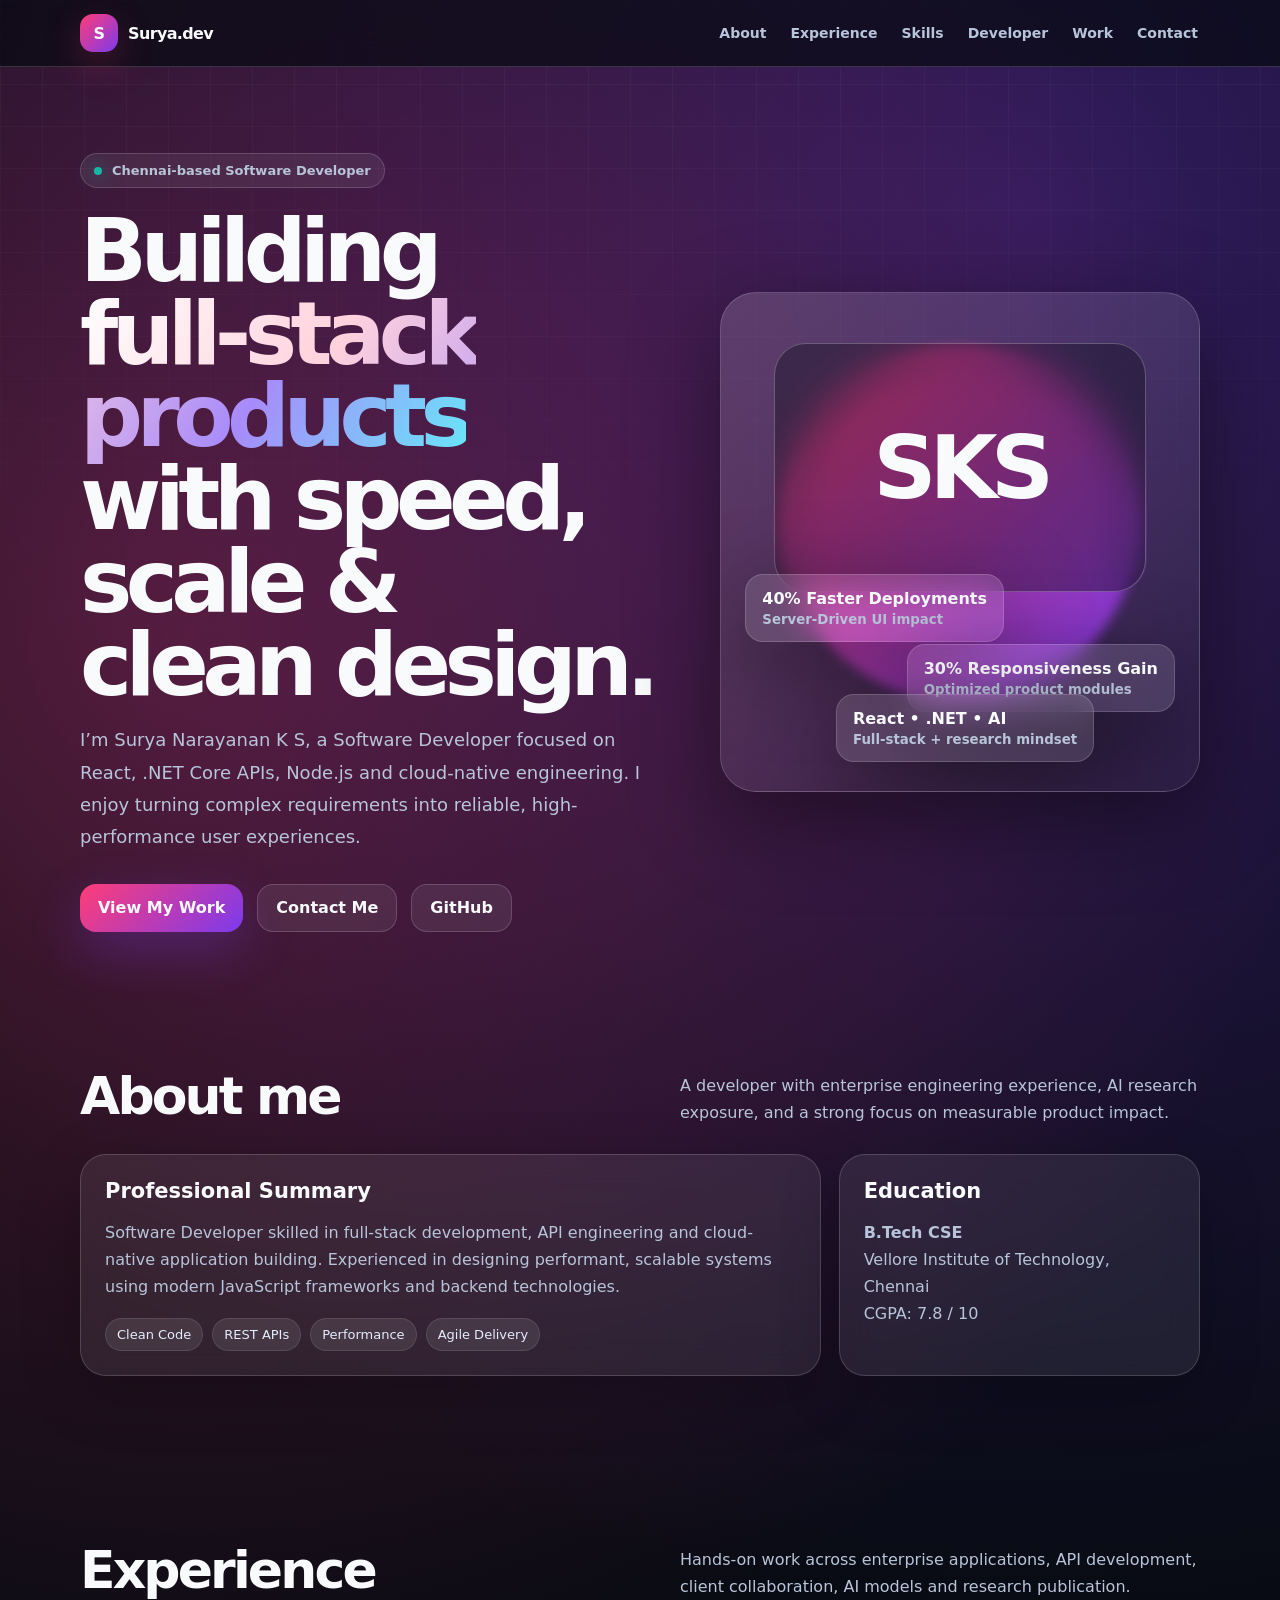
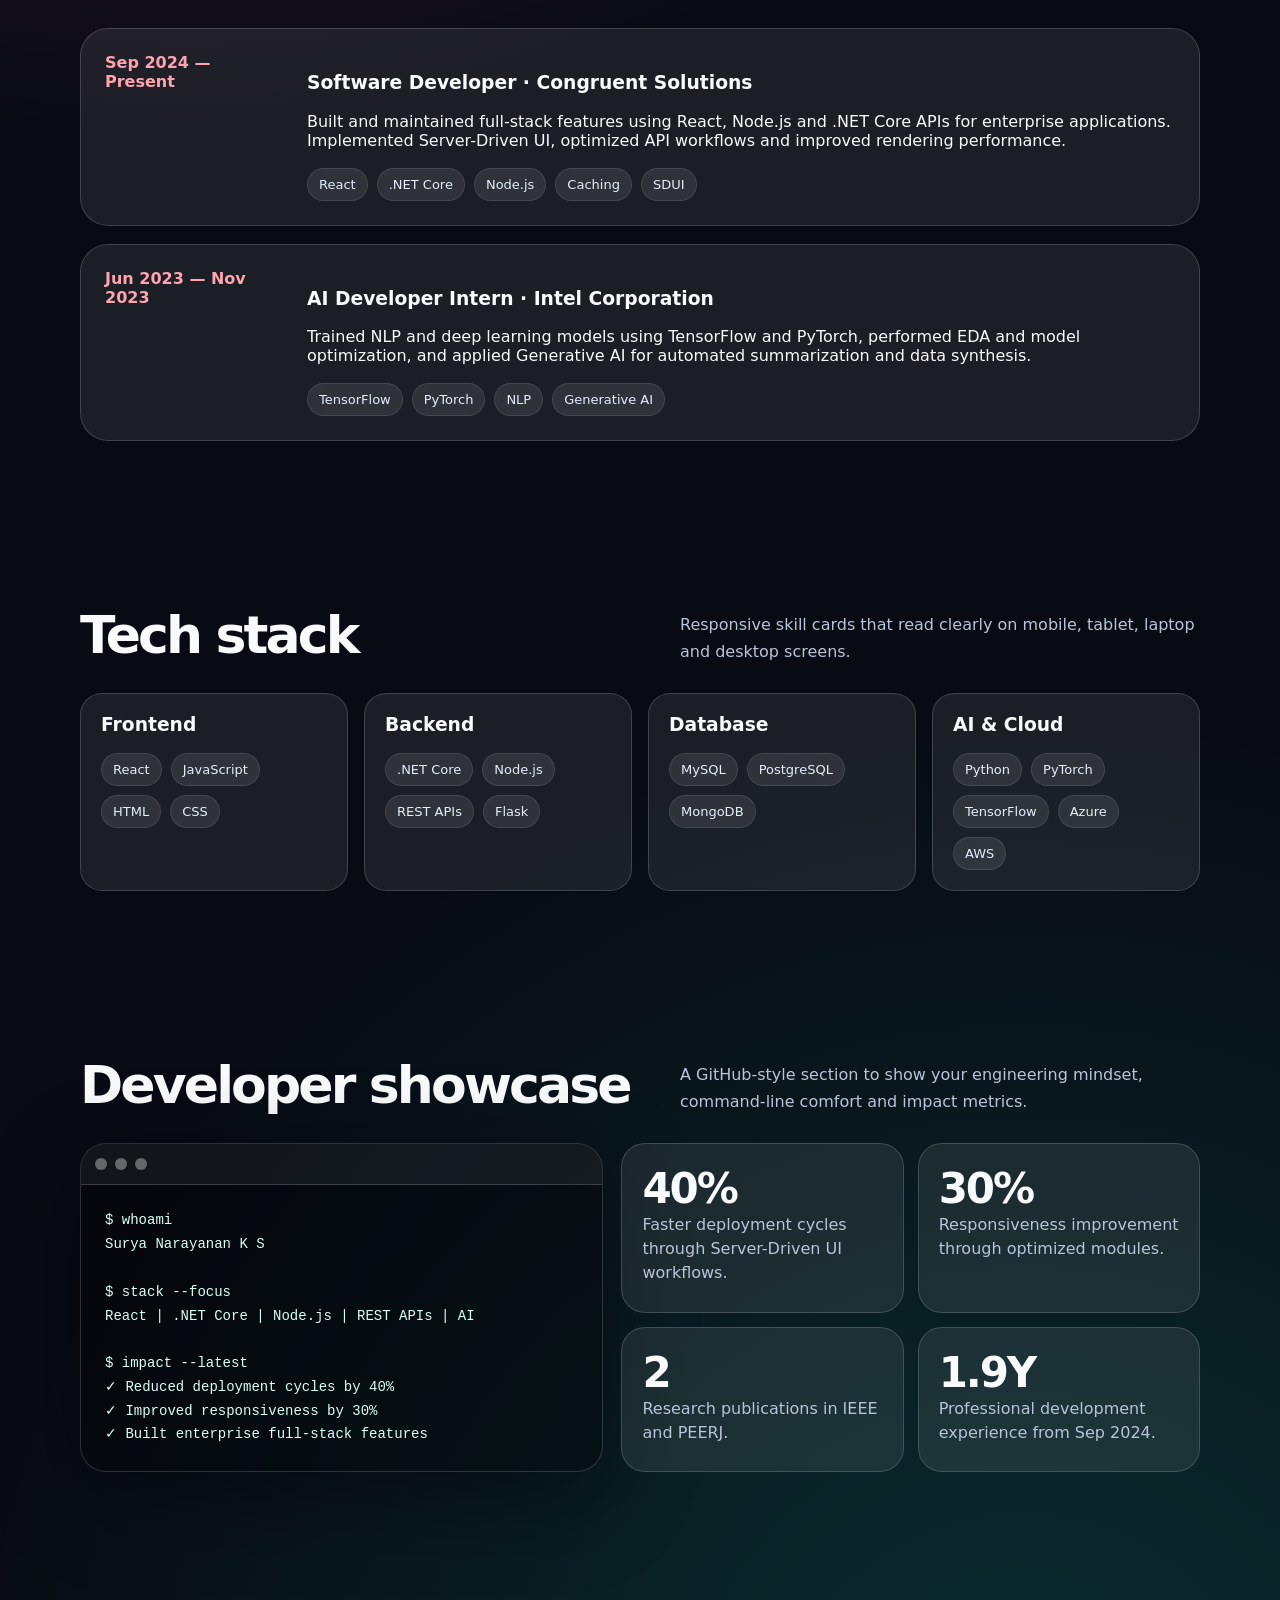
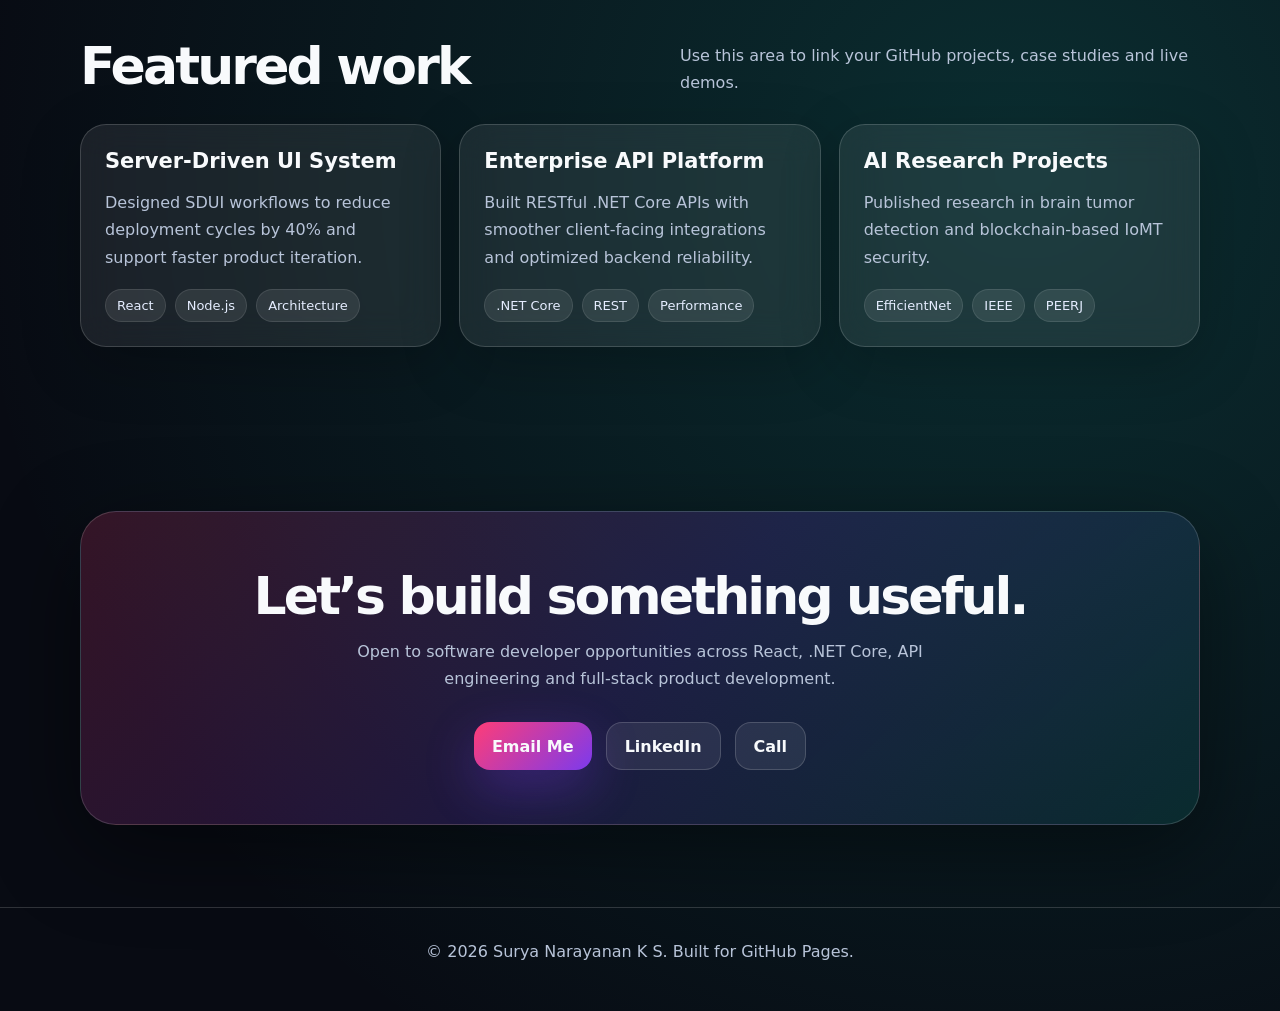
==== index.html @ 578ca64c "Add files via upload" ====
<!DOCTYPE html>
<html lang="en">
<head>
  <meta charset="UTF-8" />
  <meta name="viewport" content="width=device-width, initial-scale=1, viewport-fit=cover" />
  <title>Surya Narayanan K S | Developer Portfolio</title>
  <meta name="description" content="Responsive portfolio of Surya Narayanan K S, Software Developer specializing in React, .NET Core APIs, Node.js, cloud-native apps and AI/ML." />
  <style>
    :root {
      --bg: #080b13;
      --panel: rgba(255, 255, 255, 0.08);
      --panel-strong: rgba(255, 255, 255, 0.13);
      --text: #f8fafc;
      --muted: #b8c4d9;
      --brand: #ff3d77;
      --brand-2: #7c3aed;
      --brand-3: #14b8a6;
      --line: rgba(255,255,255,0.16);
      --shadow: 0 25px 90px rgba(0,0,0,.45);
      --radius-xl: clamp(22px, 4vw, 36px);
      --space: clamp(18px, 3vw, 32px);
    }

    * { box-sizing: border-box; }
    html { scroll-behavior: smooth; }
    body {
      margin: 0;
      font-family: Inter, system-ui, -apple-system, BlinkMacSystemFont, "Segoe UI", sans-serif;
      color: var(--text);
      background:
        radial-gradient(circle at 15% 15%, rgba(255, 61, 119, .28), transparent 30%),
        radial-gradient(circle at 80% 5%, rgba(124, 58, 237, .34), transparent 34%),
        radial-gradient(circle at 80% 80%, rgba(20, 184, 166, .20), transparent 30%),
        var(--bg);
      overflow-x: hidden;
    }

    body::before {
      content: "";
      position: fixed;
      inset: 0;
      background-image: linear-gradient(rgba(255,255,255,.035) 1px, transparent 1px), linear-gradient(90deg, rgba(255,255,255,.035) 1px, transparent 1px);
      background-size: 42px 42px;
      mask-image: linear-gradient(to bottom, black, transparent 75%);
      pointer-events: none;
      z-index: -1;
    }

    a { color: inherit; text-decoration: none; }
    img, svg { max-width: 100%; }
    .container { width: min(1120px, calc(100% - clamp(28px, 5vw, 64px))); margin: 0 auto; }

    .nav {
      position: sticky;
      top: 0;
      z-index: 10;
      backdrop-filter: blur(18px);
      background: rgba(8,11,19,.72);
      border-bottom: 1px solid var(--line);
    }
    .nav-inner { display: flex; align-items: center; justify-content: space-between; gap: 18px; padding: 14px 0; }
    .logo { display: flex; align-items: center; gap: 10px; font-weight: 900; letter-spacing: -.04em; white-space: nowrap; }
    .logo-mark { width: 38px; height: 38px; display: grid; place-items: center; border-radius: 13px; background: linear-gradient(135deg, var(--brand), var(--brand-2)); box-shadow: 0 12px 36px rgba(255,61,119,.25); }
    .nav-links { display: flex; gap: clamp(10px, 2vw, 20px); color: var(--muted); font-size: 14px; font-weight: 700; }
    .nav-links a { padding: 10px 2px; }
    .nav-links a:hover { color: white; }
    .menu-btn { display: none; border: 1px solid var(--line); background: var(--panel); color: var(--text); border-radius: 14px; padding: 10px 12px; font-weight: 900; }

    .hero { min-height: 86svh; display: grid; align-items: center; padding: clamp(48px, 8vw, 86px) 0 clamp(34px, 5vw, 52px); }
    .hero-grid { display: grid; grid-template-columns: minmax(0, 1.1fr) minmax(320px, .9fr); gap: clamp(28px, 5vw, 54px); align-items: center; }
    .eyebrow { display: inline-flex; gap: 10px; align-items: center; padding: 9px 13px; border: 1px solid var(--line); border-radius: 999px; background: rgba(255,255,255,.07); color: var(--muted); font-weight: 800; font-size: clamp(12px, 2vw, 13px); }
    .dot { width: 8px; height: 8px; border-radius: 50%; background: var(--brand-3); box-shadow: 0 0 20px var(--brand-3); flex: 0 0 auto; }
    h1 { margin: 22px 0 16px; font-size: clamp(40px, 8vw, 88px); line-height: .94; letter-spacing: -.075em; text-wrap: balance; }
    .gradient-text { background: linear-gradient(120deg, #fff, #ffd1dd 35%, #a78bfa 70%, #67e8f9); -webkit-background-clip: text; background-clip: text; color: transparent; }
    .hero p { color: var(--muted); font-size: clamp(16px, 2vw, 18px); line-height: 1.8; max-width: 650px; }
    .cta-row { display: flex; flex-wrap: wrap; gap: 14px; margin-top: 30px; }
    .btn { display: inline-flex; align-items: center; justify-content: center; min-height: 48px; padding: 13px 18px; border-radius: 16px; font-weight: 900; border: 1px solid var(--line); background: rgba(255,255,255,.08); transition: .25s ease; }
    .btn.primary { background: linear-gradient(135deg, var(--brand), var(--brand-2)); border: none; box-shadow: 0 18px 50px rgba(124,58,237,.32); }
    .btn:hover { transform: translateY(-3px); }

    .orb-card { position: relative; min-height: clamp(360px, 45vw, 500px); border: 1px solid var(--line); border-radius: var(--radius-xl); background: linear-gradient(145deg, rgba(255,255,255,.15), rgba(255,255,255,.04)); box-shadow: var(--shadow); overflow: hidden; }
    .orb-card::before { content: ""; position: absolute; width: min(360px, 74%); aspect-ratio: 1; border-radius: 50%; background: linear-gradient(135deg, var(--brand), var(--brand-2)); filter: blur(6px); top: 11%; left: 50%; transform: translateX(-50%); opacity: .9; }
    .profile-ring { position: absolute; inset: 10% 11% auto; height: 50%; border-radius: 32px; border: 1px solid rgba(255,255,255,.25); background: rgba(8,11,19,.35); backdrop-filter: blur(20px); display: grid; place-items: center; }
    .initials { font-size: clamp(56px, 9vw, 88px); font-weight: 900; letter-spacing: -.08em; }
    .floating { position: absolute; max-width: calc(100% - 48px); padding: 14px 16px; border-radius: 18px; background: rgba(255,255,255,.12); border: 1px solid var(--line); backdrop-filter: blur(16px); box-shadow: var(--shadow); font-weight: 900; }
    .floating small { display: block; color: var(--muted); font-weight: 650; margin-top: 4px; }
    .f1 { left: 24px; bottom: 30%; }
    .f2 { right: 24px; bottom: 16%; }
    .f3 { left: 24%; bottom: 6%; }

    section { padding: clamp(54px, 8vw, 82px) 0; }
    .section-title { display: flex; align-items: end; justify-content: space-between; gap: 20px; margin-bottom: 28px; }
    h2 { margin: 0; font-size: clamp(30px, 5vw, 52px); letter-spacing: -.055em; text-wrap: balance; }
    .section-title p { max-width: 520px; color: var(--muted); line-height: 1.7; margin: 0; }

    .cards { display: grid; grid-template-columns: repeat(3, minmax(0, 1fr)); gap: 18px; }
    .card { border: 1px solid var(--line); background: var(--panel); border-radius: 26px; padding: clamp(20px, 3vw, 24px); backdrop-filter: blur(18px); box-shadow: 0 18px 60px rgba(0,0,0,.22); min-width: 0; }
    .card h3 { margin: 0 0 10px; font-size: clamp(19px, 2vw, 21px); }
    .card p, .card li { color: var(--muted); line-height: 1.7; }
    .card ul { padding-left: 18px; margin-bottom: 0; }
    .tag-row { display: flex; flex-wrap: wrap; gap: 9px; margin-top: 18px; }
    .tag { padding: 8px 11px; border-radius: 999px; background: rgba(255,255,255,.09); color: #e5edff; font-size: 13px; border: 1px solid rgba(255,255,255,.10); }
    .wide { grid-column: span 2; }

    .timeline { display: grid; gap: 18px; }
    .timeline-item { display: grid; grid-template-columns: minmax(130px, 180px) minmax(0, 1fr); gap: 22px; padding: clamp(20px, 3vw, 24px); border-radius: 28px; background: var(--panel); border: 1px solid var(--line); }
    .date { color: #fda4af; font-weight: 900; }

    .skills { display: grid; grid-template-columns: repeat(4, minmax(0, 1fr)); gap: 16px; }
    .skill-box { padding: 20px; border-radius: 22px; background: rgba(255,255,255,.08); border: 1px solid var(--line); min-height: 120px; }
    .skill-box h3 { margin: 0 0 14px; }

    .dev-panel { display: grid; grid-template-columns: minmax(0, .95fr) minmax(0, 1.05fr); gap: 18px; align-items: stretch; }
    .terminal { border: 1px solid var(--line); border-radius: 26px; overflow: hidden; background: rgba(0,0,0,.36); box-shadow: var(--shadow); }
    .terminal-bar { display: flex; gap: 8px; padding: 14px; border-bottom: 1px solid var(--line); background: rgba(255,255,255,.06); }
    .light { width: 12px; height: 12px; border-radius: 50%; background: rgba(255,255,255,.35); }
    .terminal pre { margin: 0; padding: clamp(18px, 3vw, 24px); overflow-x: auto; color: #d9fff7; line-height: 1.7; font-size: clamp(12px, 2vw, 14px); }
    .metric-grid { display: grid; grid-template-columns: repeat(2, minmax(0, 1fr)); gap: 14px; }
    .metric { padding: 20px; border-radius: 24px; border: 1px solid var(--line); background: var(--panel); }
    .metric strong { display: block; font-size: clamp(28px, 5vw, 42px); letter-spacing: -.05em; }
    .metric span { color: var(--muted); line-height: 1.5; }

    .contact { text-align: center; border: 1px solid var(--line); border-radius: var(--radius-xl); padding: clamp(36px, 6vw, 54px) 24px; background: linear-gradient(135deg, rgba(255,61,119,.18), rgba(124,58,237,.18), rgba(20,184,166,.12)); box-shadow: var(--shadow); }
    .contact p { color: var(--muted); line-height: 1.7; max-width: 660px; margin: 12px auto 26px; }
    footer { padding: 34px 0 50px; color: var(--muted); text-align: center; border-top: 1px solid var(--line); }

    @media (max-width: 1024px) {
      .hero-grid { grid-template-columns: 1fr; }
      .orb-card { max-width: 620px; width: 100%; margin: 0 auto; }
      .cards { grid-template-columns: repeat(2, minmax(0, 1fr)); }
      .skills { grid-template-columns: repeat(2, minmax(0, 1fr)); }
      .dev-panel { grid-template-columns: 1fr; }
    }

    @media (max-width: 760px) {
      .container { width: min(100% - 28px, 1120px); }
      .menu-btn { display: inline-flex; }
      .nav-inner { flex-wrap: wrap; }
      .nav-links { display: none; width: 100%; grid-template-columns: repeat(2, 1fr); gap: 8px; padding: 4px 0 8px; }
      .nav-links.open { display: grid; }
      .nav-links a { padding: 12px 14px; border: 1px solid var(--line); border-radius: 14px; background: rgba(255,255,255,.06); }
      .hero { min-height: auto; padding-top: 44px; }
      .cards, .skills, .metric-grid { grid-template-columns: 1fr; }
      .wide { grid-column: span 1; }
      .timeline-item { grid-template-columns: 1fr; }
      .section-title { display: block; }
      .section-title p { margin-top: 12px; }
      .cta-row .btn { flex: 1 1 150px; }
      .floating { font-size: 14px; }
    }

    @media (max-width: 460px) {
      .container { width: min(100% - 22px, 1120px); }
      h1 { font-size: clamp(36px, 13vw, 52px); }
      .eyebrow { width: 100%; justify-content: center; }
      .orb-card { min-height: 390px; }
      .profile-ring { inset-inline: 22px; height: 46%; }
      .f1 { left: 14px; bottom: 31%; }
      .f2 { right: 14px; bottom: 16%; }
      .f3 { left: 14px; bottom: 4%; }
      .btn { width: 100%; }
      .nav-links { grid-template-columns: 1fr; }
    }
  </style>
</head>
<body>
  <nav class="nav">
    <div class="container nav-inner">
      <a class="logo" href="#home"><span class="logo-mark">S</span> Surya.dev</a>
      <button class="menu-btn" id="menuBtn" aria-label="Toggle navigation">Menu</button>
      <div class="nav-links" id="navLinks">
        <a href="#about">About</a>
        <a href="#experience">Experience</a>
        <a href="#skills">Skills</a>
        <a href="#developer">Developer</a>
        <a href="#work">Work</a>
        <a href="#contact">Contact</a>
      </div>
    </div>
  </nav>

  <main id="home" class="hero">
    <div class="container hero-grid">
      <div>
        <span class="eyebrow"><span class="dot"></span> Chennai-based Software Developer</span>
        <h1>Building <span class="gradient-text">full-stack products</span> with speed, scale & clean design.</h1>
        <p>I’m Surya Narayanan K S, a Software Developer focused on React, .NET Core APIs, Node.js and cloud-native engineering. I enjoy turning complex requirements into reliable, high-performance user experiences.</p>
        <div class="cta-row">
          <a class="btn primary" href="#work">View My Work</a>
          <a class="btn" href="mailto:k.s.suryaa2002@gmail.com">Contact Me</a>
          <a class="btn" href="https://github.com/Surya152002" target="_blank" rel="noreferrer">GitHub</a>
        </div>
      </div>
      <div class="orb-card" aria-label="Profile highlight card">
        <div class="profile-ring"><div class="initials">SKS</div></div>
        <div class="floating f1">40% Faster Deployments<small>Server-Driven UI impact</small></div>
        <div class="floating f2">30% Responsiveness Gain<small>Optimized product modules</small></div>
        <div class="floating f3">React • .NET • AI<small>Full-stack + research mindset</small></div>
      </div>
    </div>
  </main>

  <section id="about">
    <div class="container">
      <div class="section-title">
        <h2>About me</h2>
        <p>A developer with enterprise engineering experience, AI research exposure, and a strong focus on measurable product impact.</p>
      </div>
      <div class="cards">
        <div class="card wide">
          <h3>Professional Summary</h3>
          <p>Software Developer skilled in full-stack development, API engineering and cloud-native application building. Experienced in designing performant, scalable systems using modern JavaScript frameworks and backend technologies.</p>
          <div class="tag-row"><span class="tag">Clean Code</span><span class="tag">REST APIs</span><span class="tag">Performance</span><span class="tag">Agile Delivery</span></div>
        </div>
        <div class="card">
          <h3>Education</h3>
          <p><strong>B.Tech CSE</strong><br>Vellore Institute of Technology, Chennai<br>CGPA: 7.8 / 10</p>
        </div>
      </div>
    </div>
  </section>

  <section id="experience">
    <div class="container">
      <div class="section-title">
        <h2>Experience</h2>
        <p>Hands-on work across enterprise applications, API development, client collaboration, AI models and research publication.</p>
      </div>
      <div class="timeline">
        <div class="timeline-item">
          <div class="date">Sep 2024 — Present</div>
          <div>
            <h3>Software Developer · Congruent Solutions</h3>
            <p>Built and maintained full-stack features using React, Node.js and .NET Core APIs for enterprise applications. Implemented Server-Driven UI, optimized API workflows and improved rendering performance.</p>
            <div class="tag-row"><span class="tag">React</span><span class="tag">.NET Core</span><span class="tag">Node.js</span><span class="tag">Caching</span><span class="tag">SDUI</span></div>
          </div>
        </div>
        <div class="timeline-item">
          <div class="date">Jun 2023 — Nov 2023</div>
          <div>
            <h3>AI Developer Intern · Intel Corporation</h3>
            <p>Trained NLP and deep learning models using TensorFlow and PyTorch, performed EDA and model optimization, and applied Generative AI for automated summarization and data synthesis.</p>
            <div class="tag-row"><span class="tag">TensorFlow</span><span class="tag">PyTorch</span><span class="tag">NLP</span><span class="tag">Generative AI</span></div>
          </div>
        </div>
      </div>
    </div>
  </section>

  <section id="skills">
    <div class="container">
      <div class="section-title">
        <h2>Tech stack</h2>
        <p>Responsive skill cards that read clearly on mobile, tablet, laptop and desktop screens.</p>
      </div>
      <div class="skills">
        <div class="skill-box"><h3>Frontend</h3><div class="tag-row"><span class="tag">React</span><span class="tag">JavaScript</span><span class="tag">HTML</span><span class="tag">CSS</span></div></div>
        <div class="skill-box"><h3>Backend</h3><div class="tag-row"><span class="tag">.NET Core</span><span class="tag">Node.js</span><span class="tag">REST APIs</span><span class="tag">Flask</span></div></div>
        <div class="skill-box"><h3>Database</h3><div class="tag-row"><span class="tag">MySQL</span><span class="tag">PostgreSQL</span><span class="tag">MongoDB</span></div></div>
        <div class="skill-box"><h3>AI & Cloud</h3><div class="tag-row"><span class="tag">Python</span><span class="tag">PyTorch</span><span class="tag">TensorFlow</span><span class="tag">Azure</span><span class="tag">AWS</span></div></div>
      </div>
    </div>
  </section>

  <section id="developer">
    <div class="container">
      <div class="section-title">
        <h2>Developer showcase</h2>
        <p>A GitHub-style section to show your engineering mindset, command-line comfort and impact metrics.</p>
      </div>
      <div class="dev-panel">
        <div class="terminal">
          <div class="terminal-bar"><span class="light"></span><span class="light"></span><span class="light"></span></div>
          <pre><code>$ whoami
Surya Narayanan K S

$ stack --focus
React | .NET Core | Node.js | REST APIs | AI

$ impact --latest
✓ Reduced deployment cycles by 40%
✓ Improved responsiveness by 30%
✓ Built enterprise full-stack features</code></pre>
        </div>
        <div class="metric-grid">
          <div class="metric"><strong>40%</strong><span>Faster deployment cycles through Server-Driven UI workflows.</span></div>
          <div class="metric"><strong>30%</strong><span>Responsiveness improvement through optimized modules.</span></div>
          <div class="metric"><strong>2</strong><span>Research publications in IEEE and PEERJ.</span></div>
          <div class="metric"><strong>1.9Y</strong><span>Professional development experience from Sep 2024.</span></div>
        </div>
      </div>
    </div>
  </section>

  <section id="work">
    <div class="container">
      <div class="section-title">
        <h2>Featured work</h2>
        <p>Use this area to link your GitHub projects, case studies and live demos.</p>
      </div>
      <div class="cards">
        <div class="card">
          <h3>Server-Driven UI System</h3>
          <p>Designed SDUI workflows to reduce deployment cycles by 40% and support faster product iteration.</p>
          <div class="tag-row"><span class="tag">React</span><span class="tag">Node.js</span><span class="tag">Architecture</span></div>
        </div>
        <div class="card">
          <h3>Enterprise API Platform</h3>
          <p>Built RESTful .NET Core APIs with smoother client-facing integrations and optimized backend reliability.</p>
          <div class="tag-row"><span class="tag">.NET Core</span><span class="tag">REST</span><span class="tag">Performance</span></div>
        </div>
        <div class="card">
          <h3>AI Research Projects</h3>
          <p>Published research in brain tumor detection and blockchain-based IoMT security.</p>
          <div class="tag-row"><span class="tag">EfficientNet</span><span class="tag">IEEE</span><span class="tag">PEERJ</span></div>
        </div>
      </div>
    </div>
  </section>

  <section id="contact">
    <div class="container">
      <div class="contact">
        <h2>Let’s build something useful.</h2>
        <p>Open to software developer opportunities across React, .NET Core, API engineering and full-stack product development.</p>
        <div class="cta-row" style="justify-content:center">
          <a class="btn primary" href="mailto:k.s.suryaa2002@gmail.com">Email Me</a>
          <a class="btn" href="https://linkedin.com/in/surya-narayanan-kodavasal-swaminathan-b177851ba" target="_blank" rel="noreferrer">LinkedIn</a>
          <a class="btn" href="tel:+916385930403">Call</a>
        </div>
      </div>
    </div>
  </section>

  <footer>
    <div class="container">© <span id="year"></span> Surya Narayanan K S. Built for GitHub Pages.</div>
  </footer>

  <script>
    document.getElementById('year').textContent = new Date().getFullYear();
    const menuBtn = document.getElementById('menuBtn');
    const navLinks = document.getElementById('navLinks');
    menuBtn.addEventListener('click', () => navLinks.classList.toggle('open'));
    navLinks.querySelectorAll('a').forEach(link => link.addEventListener('click', () => navLinks.classList.remove('open')));
  </script>
</body>
</html>
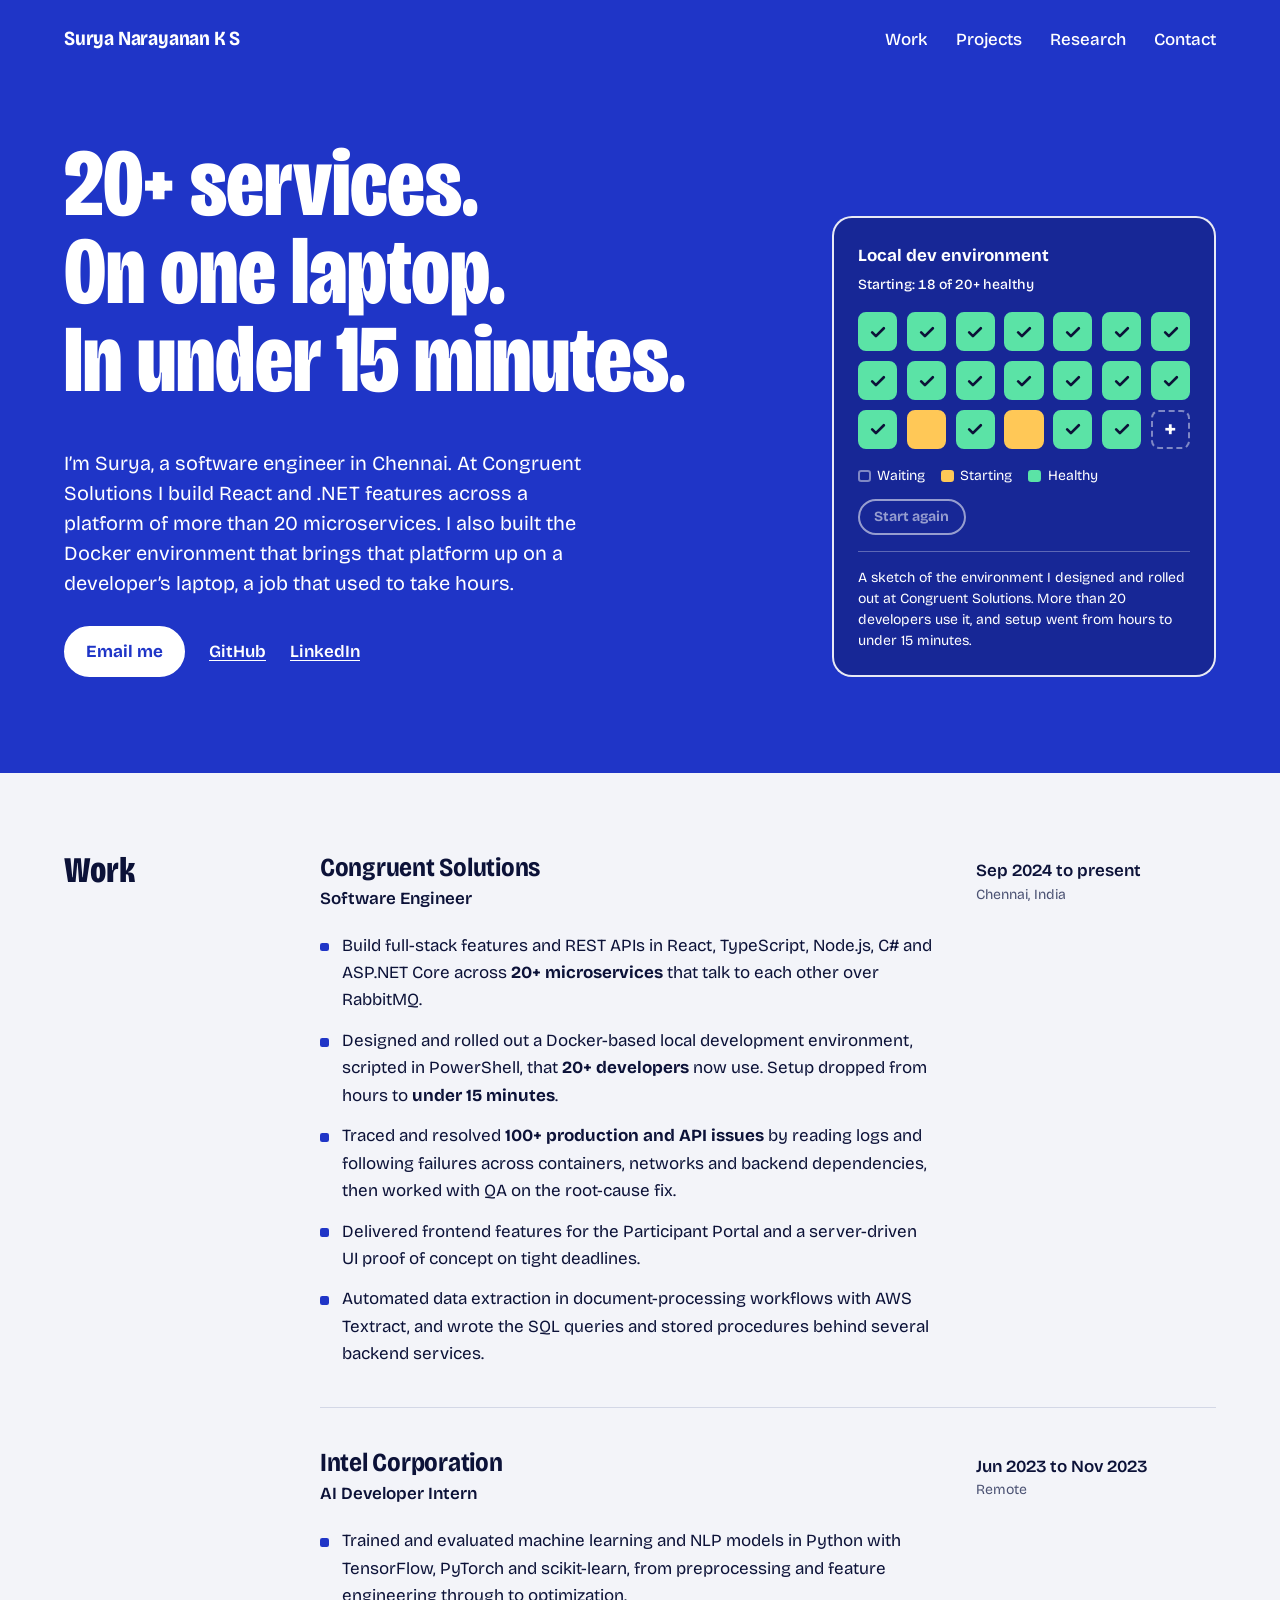
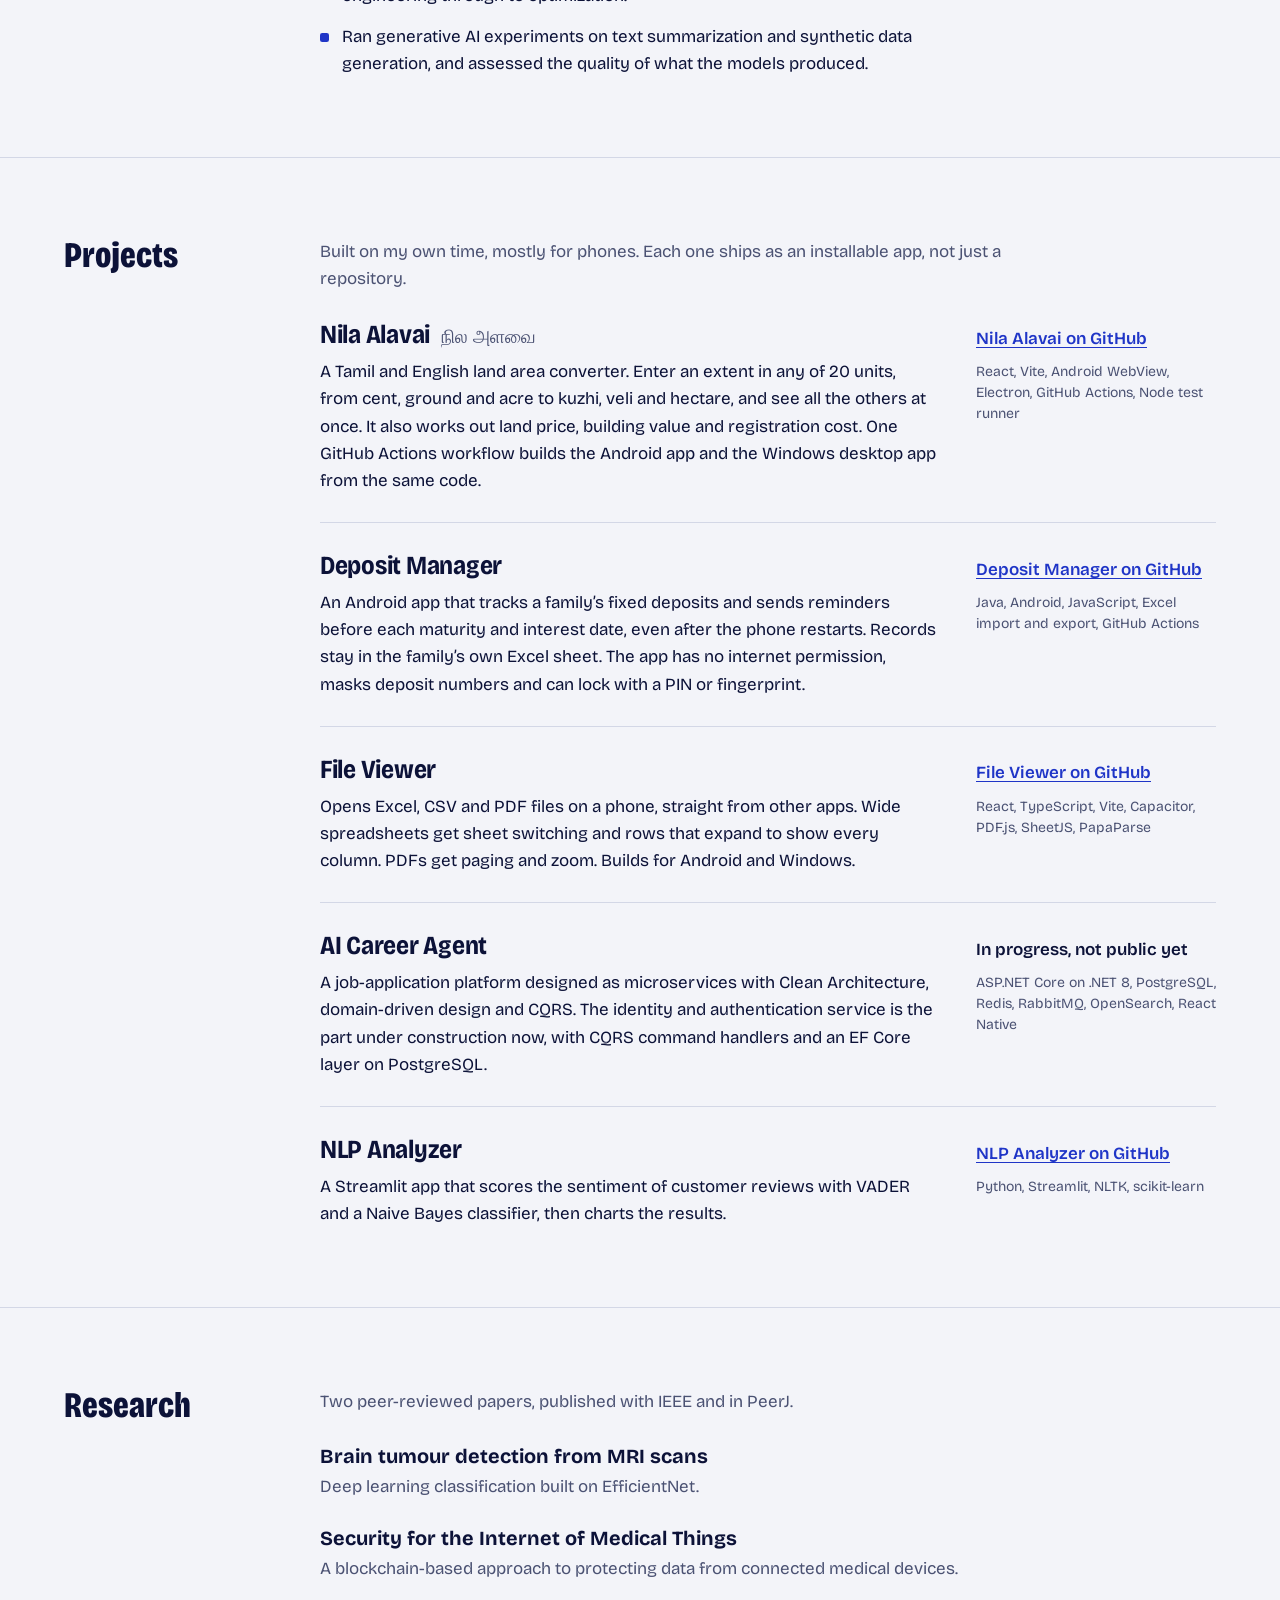
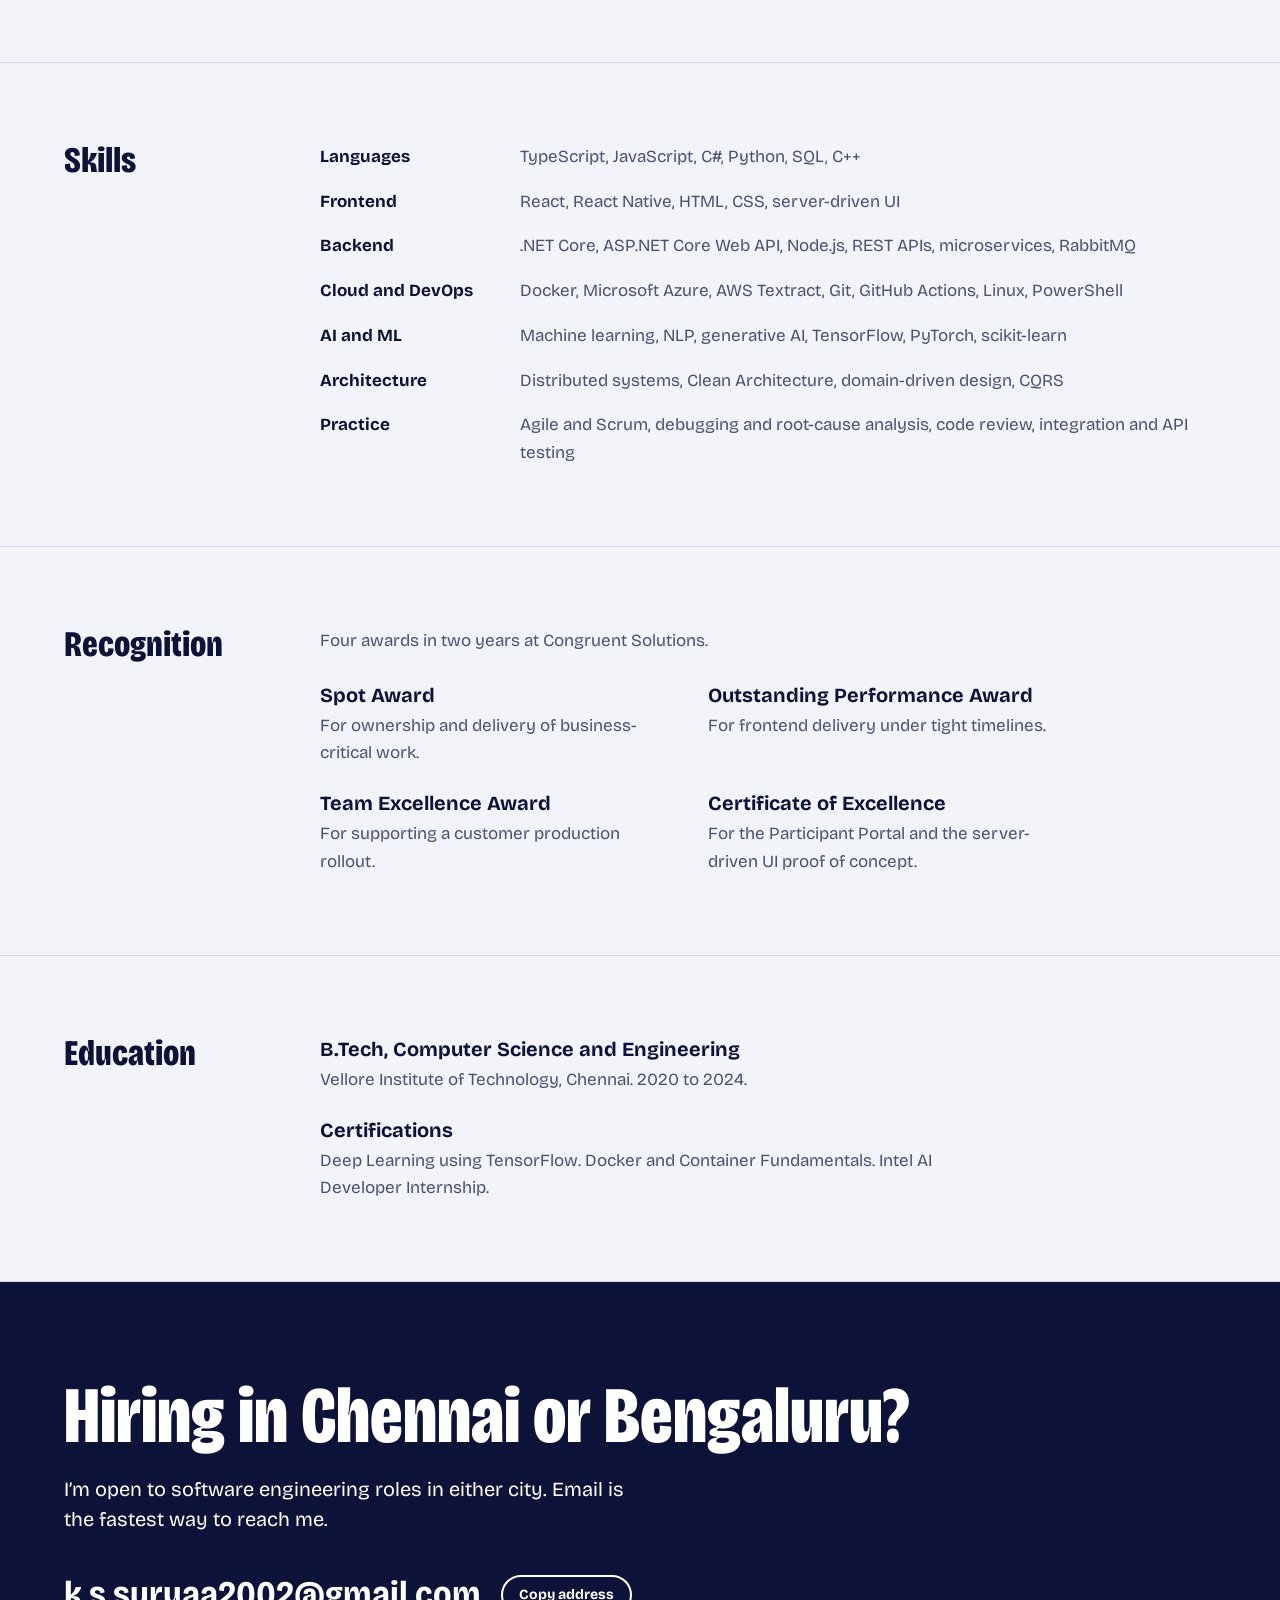
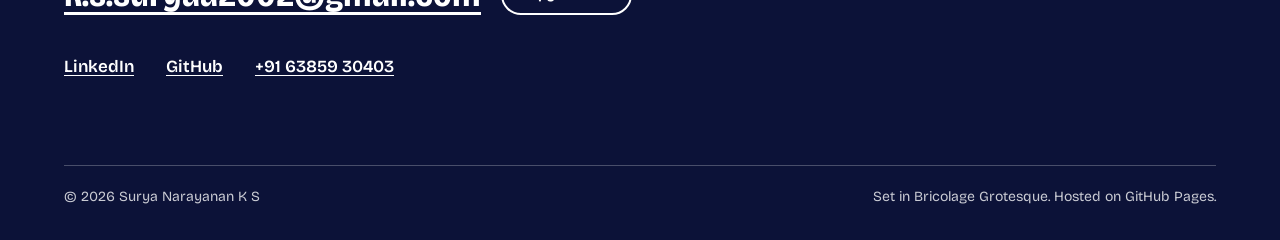
==== commit 8e02c185: "Redesign portfolio with real work, projects and a self-hosted typeface Replace the single-file dark " ====
--- a/index.html
+++ b/index.html
@@ -1,347 +1,352 @@
-<!DOCTYPE html>
+<!doctype html>
 <html lang="en">
 <head>
-  <meta charset="UTF-8" />
-  <meta name="viewport" content="width=device-width, initial-scale=1, viewport-fit=cover" />
-  <title>Surya Narayanan K S | Developer Portfolio</title>
-  <meta name="description" content="Responsive portfolio of Surya Narayanan K S, Software Developer specializing in React, .NET Core APIs, Node.js, cloud-native apps and AI/ML." />
-  <style>
-    :root {
-      --bg: #080b13;
-      --panel: rgba(255, 255, 255, 0.08);
-      --panel-strong: rgba(255, 255, 255, 0.13);
-      --text: #f8fafc;
-      --muted: #b8c4d9;
-      --brand: #ff3d77;
-      --brand-2: #7c3aed;
-      --brand-3: #14b8a6;
-      --line: rgba(255,255,255,0.16);
-      --shadow: 0 25px 90px rgba(0,0,0,.45);
-      --radius-xl: clamp(22px, 4vw, 36px);
-      --space: clamp(18px, 3vw, 32px);
-    }
-
-    * { box-sizing: border-box; }
-    html { scroll-behavior: smooth; }
-    body {
-      margin: 0;
-      font-family: Inter, system-ui, -apple-system, BlinkMacSystemFont, "Segoe UI", sans-serif;
-      color: var(--text);
-      background:
-        radial-gradient(circle at 15% 15%, rgba(255, 61, 119, .28), transparent 30%),
-        radial-gradient(circle at 80% 5%, rgba(124, 58, 237, .34), transparent 34%),
-        radial-gradient(circle at 80% 80%, rgba(20, 184, 166, .20), transparent 30%),
-        var(--bg);
-      overflow-x: hidden;
-    }
-
-    body::before {
-      content: "";
-      position: fixed;
-      inset: 0;
-      background-image: linear-gradient(rgba(255,255,255,.035) 1px, transparent 1px), linear-gradient(90deg, rgba(255,255,255,.035) 1px, transparent 1px);
-      background-size: 42px 42px;
-      mask-image: linear-gradient(to bottom, black, transparent 75%);
-      pointer-events: none;
-      z-index: -1;
-    }
-
-    a { color: inherit; text-decoration: none; }
-    img, svg { max-width: 100%; }
-    .container { width: min(1120px, calc(100% - clamp(28px, 5vw, 64px))); margin: 0 auto; }
-
-    .nav {
-      position: sticky;
-      top: 0;
-      z-index: 10;
-      backdrop-filter: blur(18px);
-      background: rgba(8,11,19,.72);
-      border-bottom: 1px solid var(--line);
-    }
-    .nav-inner { display: flex; align-items: center; justify-content: space-between; gap: 18px; padding: 14px 0; }
-    .logo { display: flex; align-items: center; gap: 10px; font-weight: 900; letter-spacing: -.04em; white-space: nowrap; }
-    .logo-mark { width: 38px; height: 38px; display: grid; place-items: center; border-radius: 13px; background: linear-gradient(135deg, var(--brand), var(--brand-2)); box-shadow: 0 12px 36px rgba(255,61,119,.25); }
-    .nav-links { display: flex; gap: clamp(10px, 2vw, 20px); color: var(--muted); font-size: 14px; font-weight: 700; }
-    .nav-links a { padding: 10px 2px; }
-    .nav-links a:hover { color: white; }
-    .menu-btn { display: none; border: 1px solid var(--line); background: var(--panel); color: var(--text); border-radius: 14px; padding: 10px 12px; font-weight: 900; }
-
-    .hero { min-height: 86svh; display: grid; align-items: center; padding: clamp(48px, 8vw, 86px) 0 clamp(34px, 5vw, 52px); }
-    .hero-grid { display: grid; grid-template-columns: minmax(0, 1.1fr) minmax(320px, .9fr); gap: clamp(28px, 5vw, 54px); align-items: center; }
-    .eyebrow { display: inline-flex; gap: 10px; align-items: center; padding: 9px 13px; border: 1px solid var(--line); border-radius: 999px; background: rgba(255,255,255,.07); color: var(--muted); font-weight: 800; font-size: clamp(12px, 2vw, 13px); }
-    .dot { width: 8px; height: 8px; border-radius: 50%; background: var(--brand-3); box-shadow: 0 0 20px var(--brand-3); flex: 0 0 auto; }
-    h1 { margin: 22px 0 16px; font-size: clamp(40px, 8vw, 88px); line-height: .94; letter-spacing: -.075em; text-wrap: balance; }
-    .gradient-text { background: linear-gradient(120deg, #fff, #ffd1dd 35%, #a78bfa 70%, #67e8f9); -webkit-background-clip: text; background-clip: text; color: transparent; }
-    .hero p { color: var(--muted); font-size: clamp(16px, 2vw, 18px); line-height: 1.8; max-width: 650px; }
-    .cta-row { display: flex; flex-wrap: wrap; gap: 14px; margin-top: 30px; }
-    .btn { display: inline-flex; align-items: center; justify-content: center; min-height: 48px; padding: 13px 18px; border-radius: 16px; font-weight: 900; border: 1px solid var(--line); background: rgba(255,255,255,.08); transition: .25s ease; }
-    .btn.primary { background: linear-gradient(135deg, var(--brand), var(--brand-2)); border: none; box-shadow: 0 18px 50px rgba(124,58,237,.32); }
-    .btn:hover { transform: translateY(-3px); }
-
-    .orb-card { position: relative; min-height: clamp(360px, 45vw, 500px); border: 1px solid var(--line); border-radius: var(--radius-xl); background: linear-gradient(145deg, rgba(255,255,255,.15), rgba(255,255,255,.04)); box-shadow: var(--shadow); overflow: hidden; }
-    .orb-card::before { content: ""; position: absolute; width: min(360px, 74%); aspect-ratio: 1; border-radius: 50%; background: linear-gradient(135deg, var(--brand), var(--brand-2)); filter: blur(6px); top: 11%; left: 50%; transform: translateX(-50%); opacity: .9; }
-    .profile-ring { position: absolute; inset: 10% 11% auto; height: 50%; border-radius: 32px; border: 1px solid rgba(255,255,255,.25); background: rgba(8,11,19,.35); backdrop-filter: blur(20px); display: grid; place-items: center; }
-    .initials { font-size: clamp(56px, 9vw, 88px); font-weight: 900; letter-spacing: -.08em; }
-    .floating { position: absolute; max-width: calc(100% - 48px); padding: 14px 16px; border-radius: 18px; background: rgba(255,255,255,.12); border: 1px solid var(--line); backdrop-filter: blur(16px); box-shadow: var(--shadow); font-weight: 900; }
-    .floating small { display: block; color: var(--muted); font-weight: 650; margin-top: 4px; }
-    .f1 { left: 24px; bottom: 30%; }
-    .f2 { right: 24px; bottom: 16%; }
-    .f3 { left: 24%; bottom: 6%; }
-
-    section { padding: clamp(54px, 8vw, 82px) 0; }
-    .section-title { display: flex; align-items: end; justify-content: space-between; gap: 20px; margin-bottom: 28px; }
-    h2 { margin: 0; font-size: clamp(30px, 5vw, 52px); letter-spacing: -.055em; text-wrap: balance; }
-    .section-title p { max-width: 520px; color: var(--muted); line-height: 1.7; margin: 0; }
-
-    .cards { display: grid; grid-template-columns: repeat(3, minmax(0, 1fr)); gap: 18px; }
-    .card { border: 1px solid var(--line); background: var(--panel); border-radius: 26px; padding: clamp(20px, 3vw, 24px); backdrop-filter: blur(18px); box-shadow: 0 18px 60px rgba(0,0,0,.22); min-width: 0; }
-    .card h3 { margin: 0 0 10px; font-size: clamp(19px, 2vw, 21px); }
-    .card p, .card li { color: var(--muted); line-height: 1.7; }
-    .card ul { padding-left: 18px; margin-bottom: 0; }
-    .tag-row { display: flex; flex-wrap: wrap; gap: 9px; margin-top: 18px; }
-    .tag { padding: 8px 11px; border-radius: 999px; background: rgba(255,255,255,.09); color: #e5edff; font-size: 13px; border: 1px solid rgba(255,255,255,.10); }
-    .wide { grid-column: span 2; }
-
-    .timeline { display: grid; gap: 18px; }
-    .timeline-item { display: grid; grid-template-columns: minmax(130px, 180px) minmax(0, 1fr); gap: 22px; padding: clamp(20px, 3vw, 24px); border-radius: 28px; background: var(--panel); border: 1px solid var(--line); }
-    .date { color: #fda4af; font-weight: 900; }
-
-    .skills { display: grid; grid-template-columns: repeat(4, minmax(0, 1fr)); gap: 16px; }
-    .skill-box { padding: 20px; border-radius: 22px; background: rgba(255,255,255,.08); border: 1px solid var(--line); min-height: 120px; }
-    .skill-box h3 { margin: 0 0 14px; }
-
-    .dev-panel { display: grid; grid-template-columns: minmax(0, .95fr) minmax(0, 1.05fr); gap: 18px; align-items: stretch; }
-    .terminal { border: 1px solid var(--line); border-radius: 26px; overflow: hidden; background: rgba(0,0,0,.36); box-shadow: var(--shadow); }
-    .terminal-bar { display: flex; gap: 8px; padding: 14px; border-bottom: 1px solid var(--line); background: rgba(255,255,255,.06); }
-    .light { width: 12px; height: 12px; border-radius: 50%; background: rgba(255,255,255,.35); }
-    .terminal pre { margin: 0; padding: clamp(18px, 3vw, 24px); overflow-x: auto; color: #d9fff7; line-height: 1.7; font-size: clamp(12px, 2vw, 14px); }
-    .metric-grid { display: grid; grid-template-columns: repeat(2, minmax(0, 1fr)); gap: 14px; }
-    .metric { padding: 20px; border-radius: 24px; border: 1px solid var(--line); background: var(--panel); }
-    .metric strong { display: block; font-size: clamp(28px, 5vw, 42px); letter-spacing: -.05em; }
-    .metric span { color: var(--muted); line-height: 1.5; }
-
-    .contact { text-align: center; border: 1px solid var(--line); border-radius: var(--radius-xl); padding: clamp(36px, 6vw, 54px) 24px; background: linear-gradient(135deg, rgba(255,61,119,.18), rgba(124,58,237,.18), rgba(20,184,166,.12)); box-shadow: var(--shadow); }
-    .contact p { color: var(--muted); line-height: 1.7; max-width: 660px; margin: 12px auto 26px; }
-    footer { padding: 34px 0 50px; color: var(--muted); text-align: center; border-top: 1px solid var(--line); }
-
-    @media (max-width: 1024px) {
-      .hero-grid { grid-template-columns: 1fr; }
-      .orb-card { max-width: 620px; width: 100%; margin: 0 auto; }
-      .cards { grid-template-columns: repeat(2, minmax(0, 1fr)); }
-      .skills { grid-template-columns: repeat(2, minmax(0, 1fr)); }
-      .dev-panel { grid-template-columns: 1fr; }
-    }
-
-    @media (max-width: 760px) {
-      .container { width: min(100% - 28px, 1120px); }
-      .menu-btn { display: inline-flex; }
-      .nav-inner { flex-wrap: wrap; }
-      .nav-links { display: none; width: 100%; grid-template-columns: repeat(2, 1fr); gap: 8px; padding: 4px 0 8px; }
-      .nav-links.open { display: grid; }
-      .nav-links a { padding: 12px 14px; border: 1px solid var(--line); border-radius: 14px; background: rgba(255,255,255,.06); }
-      .hero { min-height: auto; padding-top: 44px; }
-      .cards, .skills, .metric-grid { grid-template-columns: 1fr; }
-      .wide { grid-column: span 1; }
-      .timeline-item { grid-template-columns: 1fr; }
-      .section-title { display: block; }
-      .section-title p { margin-top: 12px; }
-      .cta-row .btn { flex: 1 1 150px; }
-      .floating { font-size: 14px; }
-    }
-
-    @media (max-width: 460px) {
-      .container { width: min(100% - 22px, 1120px); }
-      h1 { font-size: clamp(36px, 13vw, 52px); }
-      .eyebrow { width: 100%; justify-content: center; }
-      .orb-card { min-height: 390px; }
-      .profile-ring { inset-inline: 22px; height: 46%; }
-      .f1 { left: 14px; bottom: 31%; }
-      .f2 { right: 14px; bottom: 16%; }
-      .f3 { left: 14px; bottom: 4%; }
-      .btn { width: 100%; }
-      .nav-links { grid-template-columns: 1fr; }
-    }
-  </style>
+  <meta charset="utf-8">
+  <meta name="viewport" content="width=device-width, initial-scale=1, viewport-fit=cover">
+  <title>Surya Narayanan K S, software engineer in Chennai</title>
+  <meta name="description" content="Full-stack software engineer in Chennai. React, TypeScript, Node.js and .NET on a platform of 20+ microservices, plus the Docker tooling that starts it on a laptop in under 15 minutes.">
+  <meta name="author" content="Surya Narayanan K S">
+  <meta name="theme-color" content="#1f35c7">
+  <link rel="canonical" href="https://sn1502.github.io/surya-portfolio/">
+
+  <meta property="og:type" content="profile">
+  <meta property="og:title" content="Surya Narayanan K S, software engineer in Chennai">
+  <meta property="og:description" content="Full-stack engineer working across React, Node.js and .NET on a platform of 20+ microservices.">
+  <meta property="og:url" content="https://sn1502.github.io/surya-portfolio/">
+  <meta property="og:image" content="https://sn1502.github.io/surya-portfolio/assets/og.png">
+  <meta property="og:image:width" content="1200">
+  <meta property="og:image:height" content="630">
+  <meta name="twitter:card" content="summary_large_image">
+
+  <link rel="icon" href="assets/favicon.svg" type="image/svg+xml">
+  <link rel="preload" href="assets/fonts/bricolage-grotesque-latin.woff2" as="font" type="font/woff2" crossorigin>
+  <link rel="stylesheet" href="assets/site.css">
+
+  <script type="application/ld+json">
+  {
+    "@context": "https://schema.org",
+    "@type": "Person",
+    "name": "Surya Narayanan K S",
+    "jobTitle": "Software Engineer",
+    "url": "https://sn1502.github.io/surya-portfolio/",
+    "email": "mailto:k.s.suryaa2002@gmail.com",
+    "address": { "@type": "PostalAddress", "addressLocality": "Chennai", "addressCountry": "IN" },
+    "worksFor": { "@type": "Organization", "name": "Congruent Solutions" },
+    "alumniOf": { "@type": "CollegeOrUniversity", "name": "Vellore Institute of Technology, Chennai" },
+    "knowsAbout": ["React", "TypeScript", "Node.js", "C#", ".NET", "ASP.NET Core", "Docker", "RabbitMQ", "Microsoft Azure", "Python", "Machine learning"],
+    "sameAs": [
+      "https://github.com/SN1502",
+      "https://www.linkedin.com/in/surya-narayanan-kodavasal-swaminathan-b177851ba"
+    ]
+  }
+  </script>
 </head>
 <body>
-  <nav class="nav">
-    <div class="container nav-inner">
-      <a class="logo" href="#home"><span class="logo-mark">S</span> Surya.dev</a>
-      <button class="menu-btn" id="menuBtn" aria-label="Toggle navigation">Menu</button>
-      <div class="nav-links" id="navLinks">
-        <a href="#about">About</a>
-        <a href="#experience">Experience</a>
-        <a href="#skills">Skills</a>
-        <a href="#developer">Developer</a>
-        <a href="#work">Work</a>
-        <a href="#contact">Contact</a>
+  <a class="skip" href="#work">Skip to work</a>
+
+  <header class="hero">
+    <div class="shell">
+      <div class="masthead">
+        <a class="masthead__name" href="#top" id="top">Surya Narayanan K S</a>
+        <nav class="masthead__nav" aria-label="Sections">
+          <ul>
+            <li><a href="#work">Work</a></li>
+            <li><a href="#projects">Projects</a></li>
+            <li><a href="#research">Research</a></li>
+            <li><a href="#contact">Contact</a></li>
+          </ul>
+        </nav>
+      </div>
+
+      <div class="hero__body">
+        <div class="hero__lead">
+          <h1 class="hero__claim">
+            <span>20+ services.</span>
+            <span>On one laptop.</span>
+            <span>In under 15 minutes.</span>
+          </h1>
+
+          <p class="hero__intro">I’m Surya, a software engineer in Chennai. At Congruent Solutions I build React and .NET features across a platform of more than 20 microservices. I also built the Docker environment that brings that platform up on a developer’s laptop, a job that used to take hours.</p>
+          <div class="hero__actions">
+            <a class="button" href="mailto:k.s.suryaa2002@gmail.com">Email me</a>
+            <a href="https://github.com/SN1502" rel="me noopener">GitHub</a>
+            <a href="https://www.linkedin.com/in/surya-narayanan-kodavasal-swaminathan-b177851ba" rel="me noopener">LinkedIn</a>
+          </div>
+        </div>
+
+        <figure class="board" id="board" aria-labelledby="board-title">
+          <div class="board__head">
+            <p class="board__title" id="board-title">Local dev environment</p>
+            <p class="board__status" id="board-status" role="status">All services healthy</p>
+          </div>
+
+          <div class="board__grid" id="board-grid" aria-hidden="true">
+            <div class="tile" data-state="healthy"></div>
+            <div class="tile" data-state="healthy"></div>
+            <div class="tile" data-state="healthy"></div>
+            <div class="tile" data-state="healthy"></div>
+            <div class="tile" data-state="healthy"></div>
+            <div class="tile" data-state="healthy"></div>
+            <div class="tile" data-state="healthy"></div>
+            <div class="tile" data-state="healthy"></div>
+            <div class="tile" data-state="healthy"></div>
+            <div class="tile" data-state="healthy"></div>
+            <div class="tile" data-state="healthy"></div>
+            <div class="tile" data-state="healthy"></div>
+            <div class="tile" data-state="healthy"></div>
+            <div class="tile" data-state="healthy"></div>
+            <div class="tile" data-state="healthy"></div>
+            <div class="tile" data-state="healthy"></div>
+            <div class="tile" data-state="healthy"></div>
+            <div class="tile" data-state="healthy"></div>
+            <div class="tile" data-state="healthy"></div>
+            <div class="tile" data-state="healthy"></div>
+            <div class="tile tile--more">+</div>
+          </div>
+
+          <div class="board__foot">
+            <ul class="board__legend">
+              <li><span class="swatch"></span>Waiting</li>
+              <li><span class="swatch swatch--starting"></span>Starting</li>
+              <li><span class="swatch swatch--healthy"></span>Healthy</li>
+            </ul>
+            <button class="board__replay" id="board-replay" type="button" hidden>Start again</button>
+          </div>
+
+          <figcaption class="board__note">A sketch of the environment I designed and rolled out at Congruent Solutions. More than 20 developers use it, and setup went from hours to under 15 minutes.</figcaption>
+        </figure>
       </div>
     </div>
-  </nav>
-
-  <main id="home" class="hero">
-    <div class="container hero-grid">
-      <div>
-        <span class="eyebrow"><span class="dot"></span> Chennai-based Software Developer</span>
-        <h1>Building <span class="gradient-text">full-stack products</span> with speed, scale & clean design.</h1>
-        <p>I’m Surya Narayanan K S, a Software Developer focused on React, .NET Core APIs, Node.js and cloud-native engineering. I enjoy turning complex requirements into reliable, high-performance user experiences.</p>
-        <div class="cta-row">
-          <a class="btn primary" href="#work">View My Work</a>
-          <a class="btn" href="mailto:k.s.suryaa2002@gmail.com">Contact Me</a>
-          <a class="btn" href="https://github.com/Surya152002" target="_blank" rel="noreferrer">GitHub</a>
-        </div>
-      </div>
-      <div class="orb-card" aria-label="Profile highlight card">
-        <div class="profile-ring"><div class="initials">SKS</div></div>
-        <div class="floating f1">40% Faster Deployments<small>Server-Driven UI impact</small></div>
-        <div class="floating f2">30% Responsiveness Gain<small>Optimized product modules</small></div>
-        <div class="floating f3">React • .NET • AI<small>Full-stack + research mindset</small></div>
+  </header>
+
+  <main>
+    <section class="section" id="work" aria-labelledby="work-title">
+      <div class="shell section__grid">
+        <h2 class="section__title" id="work-title">Work</h2>
+        <div>
+          <article class="role">
+            <div class="role__head">
+              <h3 class="role__org">Congruent Solutions</h3>
+              <p class="role__title">Software Engineer</p>
+            </div>
+            <div class="role__meta">
+              <p class="role__dates">Sep 2024 to present</p>
+              <p>Chennai, India</p>
+            </div>
+            <ul class="role__points">
+              <li>Build full-stack features and REST APIs in React, TypeScript, Node.js, C# and ASP.NET Core across <strong>20+ microservices</strong> that talk to each other over RabbitMQ.</li>
+              <li>Designed and rolled out a Docker-based local development environment, scripted in PowerShell, that <strong>20+ developers</strong> now use. Setup dropped from hours to <strong>under 15 minutes</strong>.</li>
+              <li>Traced and resolved <strong>100+ production and API issues</strong> by reading logs and following failures across containers, networks and backend dependencies, then worked with QA on the root-cause fix.</li>
+              <li>Delivered frontend features for the Participant Portal and a server-driven UI proof of concept on tight deadlines.</li>
+              <li>Automated data extraction in document-processing workflows with AWS Textract, and wrote the SQL queries and stored procedures behind several backend services.</li>
+            </ul>
+          </article>
+
+          <article class="role">
+            <div class="role__head">
+              <h3 class="role__org">Intel Corporation</h3>
+              <p class="role__title">AI Developer Intern</p>
+            </div>
+            <div class="role__meta">
+              <p class="role__dates">Jun 2023 to Nov 2023</p>
+              <p>Remote</p>
+            </div>
+            <ul class="role__points">
+              <li>Trained and evaluated machine learning and NLP models in Python with TensorFlow, PyTorch and scikit-learn, from preprocessing and feature engineering through to optimization.</li>
+              <li>Ran generative AI experiments on text summarization and synthetic data generation, and assessed the quality of what the models produced.</li>
+            </ul>
+          </article>
+        </div>
+      </div>
+    </section>
+
+    <section class="section" id="projects" aria-labelledby="projects-title">
+      <div class="shell section__grid">
+        <h2 class="section__title" id="projects-title">Projects</h2>
+        <div>
+          <p class="section__lede">Built on my own time, mostly for phones. Each one ships as an installable app, not just a repository.</p>
+
+          <article class="project">
+            <div>
+              <h3 class="project__name">Nila Alavai <span lang="ta">நில அளவை</span></h3>
+              <p class="project__what">A Tamil and English land area converter. Enter an extent in any of 20 units, from cent, ground and acre to kuzhi, veli and hectare, and see all the others at once. It also works out land price, building value and registration cost. One GitHub Actions workflow builds the Android app and the Windows desktop app from the same code.</p>
+            </div>
+            <div class="project__meta">
+              <a href="https://github.com/SN1502/nila-alavai" rel="noopener">Nila Alavai on GitHub</a>
+              <p>React, Vite, Android WebView, Electron, GitHub Actions, Node test runner</p>
+            </div>
+          </article>
+
+          <article class="project">
+            <div>
+              <h3 class="project__name">Deposit Manager</h3>
+              <p class="project__what">An Android app that tracks a family’s fixed deposits and sends reminders before each maturity and interest date, even after the phone restarts. Records stay in the family’s own Excel sheet. The app has no internet permission, masks deposit numbers and can lock with a PIN or fingerprint.</p>
+            </div>
+            <div class="project__meta">
+              <a href="https://github.com/SN1502/deposit-manager" rel="noopener">Deposit Manager on GitHub</a>
+              <p>Java, Android, JavaScript, Excel import and export, GitHub Actions</p>
+            </div>
+          </article>
+
+          <article class="project">
+            <div>
+              <h3 class="project__name">File Viewer</h3>
+              <p class="project__what">Opens Excel, CSV and PDF files on a phone, straight from other apps. Wide spreadsheets get sheet switching and rows that expand to show every column. PDFs get paging and zoom. Builds for Android and Windows.</p>
+            </div>
+            <div class="project__meta">
+              <a href="https://github.com/SN1502/file-viewer-app" rel="noopener">File Viewer on GitHub</a>
+              <p>React, TypeScript, Vite, Capacitor, PDF.js, SheetJS, PapaParse</p>
+            </div>
+          </article>
+
+          <article class="project">
+            <div>
+              <h3 class="project__name">AI Career Agent</h3>
+              <p class="project__what">A job-application platform designed as microservices with Clean Architecture, domain-driven design and CQRS. The identity and authentication service is the part under construction now, with CQRS command handlers and an EF Core layer on PostgreSQL.</p>
+            </div>
+            <div class="project__meta">
+              <p class="project__state">In progress, not public yet</p>
+              <p>ASP.NET Core on .NET 8, PostgreSQL, Redis, RabbitMQ, OpenSearch, React Native</p>
+            </div>
+          </article>
+
+          <article class="project">
+            <div>
+              <h3 class="project__name">NLP Analyzer</h3>
+              <p class="project__what">A Streamlit app that scores the sentiment of customer reviews with VADER and a Naive Bayes classifier, then charts the results.</p>
+            </div>
+            <div class="project__meta">
+              <a href="https://github.com/SN1502/NLP-analyzer" rel="noopener">NLP Analyzer on GitHub</a>
+              <p>Python, Streamlit, NLTK, scikit-learn</p>
+            </div>
+          </article>
+        </div>
+      </div>
+    </section>
+
+    <section class="section" id="research" aria-labelledby="research-title">
+      <div class="shell section__grid">
+        <h2 class="section__title" id="research-title">Research</h2>
+        <div>
+          <p class="section__lede">Two peer-reviewed papers, published with IEEE and in PeerJ.</p>
+          <ul class="entries">
+            <li>
+              <h3>Brain tumour detection from MRI scans</h3>
+              <p>Deep learning classification built on EfficientNet.</p>
+            </li>
+            <li>
+              <h3>Security for the Internet of Medical Things</h3>
+              <p>A blockchain-based approach to protecting data from connected medical devices.</p>
+            </li>
+          </ul>
+        </div>
+      </div>
+    </section>
+
+    <section class="section" id="skills" aria-labelledby="skills-title">
+      <div class="shell section__grid">
+        <h2 class="section__title" id="skills-title">Skills</h2>
+        <dl class="skills">
+          <div>
+            <dt>Languages</dt>
+            <dd>TypeScript, JavaScript, C#, Python, SQL, C++</dd>
+          </div>
+          <div>
+            <dt>Frontend</dt>
+            <dd>React, React Native, HTML, CSS, server-driven UI</dd>
+          </div>
+          <div>
+            <dt>Backend</dt>
+            <dd>.NET Core, ASP.NET Core Web API, Node.js, REST APIs, microservices, RabbitMQ</dd>
+          </div>
+          <div>
+            <dt>Cloud and DevOps</dt>
+            <dd>Docker, Microsoft Azure, AWS Textract, Git, GitHub Actions, Linux, PowerShell</dd>
+          </div>
+          <div>
+            <dt>AI and ML</dt>
+            <dd>Machine learning, NLP, generative AI, TensorFlow, PyTorch, scikit-learn</dd>
+          </div>
+          <div>
+            <dt>Architecture</dt>
+            <dd>Distributed systems, Clean Architecture, domain-driven design, CQRS</dd>
+          </div>
+          <div>
+            <dt>Practice</dt>
+            <dd>Agile and Scrum, debugging and root-cause analysis, code review, integration and API testing</dd>
+          </div>
+        </dl>
+      </div>
+    </section>
+
+    <section class="section" id="recognition" aria-labelledby="recognition-title">
+      <div class="shell section__grid">
+        <h2 class="section__title" id="recognition-title">Recognition</h2>
+        <div>
+          <p class="section__lede">Four awards in two years at Congruent Solutions.</p>
+          <ul class="entries entries--pairs">
+            <li>
+              <h3>Spot Award</h3>
+              <p>For ownership and delivery of business-critical work.</p>
+            </li>
+            <li>
+              <h3>Outstanding Performance Award</h3>
+              <p>For frontend delivery under tight timelines.</p>
+            </li>
+            <li>
+              <h3>Team Excellence Award</h3>
+              <p>For supporting a customer production rollout.</p>
+            </li>
+            <li>
+              <h3>Certificate of Excellence</h3>
+              <p>For the Participant Portal and the server-driven UI proof of concept.</p>
+            </li>
+          </ul>
+        </div>
+      </div>
+    </section>
+
+    <section class="section" id="education" aria-labelledby="education-title">
+      <div class="shell section__grid">
+        <h2 class="section__title" id="education-title">Education</h2>
+        <ul class="entries">
+          <li>
+            <h3>B.Tech, Computer Science and Engineering</h3>
+            <p>Vellore Institute of Technology, Chennai. 2020 to 2024.</p>
+          </li>
+          <li>
+            <h3>Certifications</h3>
+            <p>Deep Learning using TensorFlow. Docker and Container Fundamentals. Intel AI Developer Internship.</p>
+          </li>
+        </ul>
+      </div>
+    </section>
+  </main>
+
+  <footer class="closing" id="contact">
+    <div class="shell">
+      <h2 class="closing__title">Hiring in Chennai or Bengaluru?</h2>
+      <p class="closing__lede">I’m open to software engineering roles in either city. Email is the fastest way to reach me.</p>
+
+      <div class="closing__email">
+        <a href="mailto:k.s.suryaa2002@gmail.com" id="email">k.s.suryaa2002@gmail.com</a>
+        <button class="copy" id="copy-email" type="button" hidden>Copy address</button>
+        <span class="copy__status" id="copy-status" role="status"></span>
+      </div>
+
+      <ul class="closing__links">
+        <li><a href="https://www.linkedin.com/in/surya-narayanan-kodavasal-swaminathan-b177851ba" rel="me noopener">LinkedIn</a></li>
+        <li><a href="https://github.com/SN1502" rel="me noopener">GitHub</a></li>
+        <li><a href="tel:+916385930403">+91 63859 30403</a></li>
+      </ul>
+
+      <div class="colophon">
+        <p>© <span id="year">2026</span> Surya Narayanan K S</p>
+        <p>Set in Bricolage Grotesque. Hosted on GitHub Pages.</p>
       </div>
     </div>
-  </main>
-
-  <section id="about">
-    <div class="container">
-      <div class="section-title">
-        <h2>About me</h2>
-        <p>A developer with enterprise engineering experience, AI research exposure, and a strong focus on measurable product impact.</p>
-      </div>
-      <div class="cards">
-        <div class="card wide">
-          <h3>Professional Summary</h3>
-          <p>Software Developer skilled in full-stack development, API engineering and cloud-native application building. Experienced in designing performant, scalable systems using modern JavaScript frameworks and backend technologies.</p>
-          <div class="tag-row"><span class="tag">Clean Code</span><span class="tag">REST APIs</span><span class="tag">Performance</span><span class="tag">Agile Delivery</span></div>
-        </div>
-        <div class="card">
-          <h3>Education</h3>
-          <p><strong>B.Tech CSE</strong><br>Vellore Institute of Technology, Chennai<br>CGPA: 7.8 / 10</p>
-        </div>
-      </div>
-    </div>
-  </section>
-
-  <section id="experience">
-    <div class="container">
-      <div class="section-title">
-        <h2>Experience</h2>
-        <p>Hands-on work across enterprise applications, API development, client collaboration, AI models and research publication.</p>
-      </div>
-      <div class="timeline">
-        <div class="timeline-item">
-          <div class="date">Sep 2024 — Present</div>
-          <div>
-            <h3>Software Developer · Congruent Solutions</h3>
-            <p>Built and maintained full-stack features using React, Node.js and .NET Core APIs for enterprise applications. Implemented Server-Driven UI, optimized API workflows and improved rendering performance.</p>
-            <div class="tag-row"><span class="tag">React</span><span class="tag">.NET Core</span><span class="tag">Node.js</span><span class="tag">Caching</span><span class="tag">SDUI</span></div>
-          </div>
-        </div>
-        <div class="timeline-item">
-          <div class="date">Jun 2023 — Nov 2023</div>
-          <div>
-            <h3>AI Developer Intern · Intel Corporation</h3>
-            <p>Trained NLP and deep learning models using TensorFlow and PyTorch, performed EDA and model optimization, and applied Generative AI for automated summarization and data synthesis.</p>
-            <div class="tag-row"><span class="tag">TensorFlow</span><span class="tag">PyTorch</span><span class="tag">NLP</span><span class="tag">Generative AI</span></div>
-          </div>
-        </div>
-      </div>
-    </div>
-  </section>
-
-  <section id="skills">
-    <div class="container">
-      <div class="section-title">
-        <h2>Tech stack</h2>
-        <p>Responsive skill cards that read clearly on mobile, tablet, laptop and desktop screens.</p>
-      </div>
-      <div class="skills">
-        <div class="skill-box"><h3>Frontend</h3><div class="tag-row"><span class="tag">React</span><span class="tag">JavaScript</span><span class="tag">HTML</span><span class="tag">CSS</span></div></div>
-        <div class="skill-box"><h3>Backend</h3><div class="tag-row"><span class="tag">.NET Core</span><span class="tag">Node.js</span><span class="tag">REST APIs</span><span class="tag">Flask</span></div></div>
-        <div class="skill-box"><h3>Database</h3><div class="tag-row"><span class="tag">MySQL</span><span class="tag">PostgreSQL</span><span class="tag">MongoDB</span></div></div>
-        <div class="skill-box"><h3>AI & Cloud</h3><div class="tag-row"><span class="tag">Python</span><span class="tag">PyTorch</span><span class="tag">TensorFlow</span><span class="tag">Azure</span><span class="tag">AWS</span></div></div>
-      </div>
-    </div>
-  </section>
-
-  <section id="developer">
-    <div class="container">
-      <div class="section-title">
-        <h2>Developer showcase</h2>
-        <p>A GitHub-style section to show your engineering mindset, command-line comfort and impact metrics.</p>
-      </div>
-      <div class="dev-panel">
-        <div class="terminal">
-          <div class="terminal-bar"><span class="light"></span><span class="light"></span><span class="light"></span></div>
-          <pre><code>$ whoami
-Surya Narayanan K S
-
-$ stack --focus
-React | .NET Core | Node.js | REST APIs | AI
-
-$ impact --latest
-✓ Reduced deployment cycles by 40%
-✓ Improved responsiveness by 30%
-✓ Built enterprise full-stack features</code></pre>
-        </div>
-        <div class="metric-grid">
-          <div class="metric"><strong>40%</strong><span>Faster deployment cycles through Server-Driven UI workflows.</span></div>
-          <div class="metric"><strong>30%</strong><span>Responsiveness improvement through optimized modules.</span></div>
-          <div class="metric"><strong>2</strong><span>Research publications in IEEE and PEERJ.</span></div>
-          <div class="metric"><strong>1.9Y</strong><span>Professional development experience from Sep 2024.</span></div>
-        </div>
-      </div>
-    </div>
-  </section>
-
-  <section id="work">
-    <div class="container">
-      <div class="section-title">
-        <h2>Featured work</h2>
-        <p>Use this area to link your GitHub projects, case studies and live demos.</p>
-      </div>
-      <div class="cards">
-        <div class="card">
-          <h3>Server-Driven UI System</h3>
-          <p>Designed SDUI workflows to reduce deployment cycles by 40% and support faster product iteration.</p>
-          <div class="tag-row"><span class="tag">React</span><span class="tag">Node.js</span><span class="tag">Architecture</span></div>
-        </div>
-        <div class="card">
-          <h3>Enterprise API Platform</h3>
-          <p>Built RESTful .NET Core APIs with smoother client-facing integrations and optimized backend reliability.</p>
-          <div class="tag-row"><span class="tag">.NET Core</span><span class="tag">REST</span><span class="tag">Performance</span></div>
-        </div>
-        <div class="card">
-          <h3>AI Research Projects</h3>
-          <p>Published research in brain tumor detection and blockchain-based IoMT security.</p>
-          <div class="tag-row"><span class="tag">EfficientNet</span><span class="tag">IEEE</span><span class="tag">PEERJ</span></div>
-        </div>
-      </div>
-    </div>
-  </section>
-
-  <section id="contact">
-    <div class="container">
-      <div class="contact">
-        <h2>Let’s build something useful.</h2>
-        <p>Open to software developer opportunities across React, .NET Core, API engineering and full-stack product development.</p>
-        <div class="cta-row" style="justify-content:center">
-          <a class="btn primary" href="mailto:k.s.suryaa2002@gmail.com">Email Me</a>
-          <a class="btn" href="https://linkedin.com/in/surya-narayanan-kodavasal-swaminathan-b177851ba" target="_blank" rel="noreferrer">LinkedIn</a>
-          <a class="btn" href="tel:+916385930403">Call</a>
-        </div>
-      </div>
-    </div>
-  </section>
-
-  <footer>
-    <div class="container">© <span id="year"></span> Surya Narayanan K S. Built for GitHub Pages.</div>
   </footer>
 
-  <script>
-    document.getElementById('year').textContent = new Date().getFullYear();
-    const menuBtn = document.getElementById('menuBtn');
-    const navLinks = document.getElementById('navLinks');
-    menuBtn.addEventListener('click', () => navLinks.classList.toggle('open'));
-    navLinks.querySelectorAll('a').forEach(link => link.addEventListener('click', () => navLinks.classList.remove('open')));
-  </script>
+  <script src="assets/site.js" defer></script>
 </body>
 </html>
--- a/assets/site.css
+++ b/assets/site.css
@@ -0,0 +1,819 @@
+/* Surya Narayanan K S — portfolio
+   One typeface (Bricolage Grotesque, variable: weight, width, optical size),
+   one loud colour (cobalt), everything else quiet. */
+
+@font-face {
+  font-family: "Bricolage Grotesque";
+  font-style: normal;
+  font-display: swap;
+  font-weight: 200 800;
+  font-stretch: 75% 100%;
+  src: url("fonts/bricolage-grotesque-latin.woff2") format("woff2");
+}
+
+:root {
+  color-scheme: light dark;
+
+  /* palette */
+  --cobalt: #1f35c7;
+  --cobalt-deep: #172796;
+  --night: #0c1238;
+  --mint: #5be3a6;
+  --amber: #ffc857;
+
+  /* roles (light) */
+  --page: #f3f4f9;
+  --text: #0c1238;
+  --text-soft: #4b5273;
+  --rule: #d3d7e6;
+  --link: #1f35c7;
+  --closing-ground: #0c1238;
+
+  /* type */
+  --font: "Bricolage Grotesque", "Segoe UI", system-ui, -apple-system, "Helvetica Neue", Arial, sans-serif;
+  --step--1: 0.875rem;
+  --step-0: 1.0625rem;
+  --step-1: 1.25rem;
+  --step-2: 1.625rem;
+  --step-3: 2.25rem;
+
+  /* space */
+  --gutter: clamp(1rem, 4vw, 2.5rem);
+  --measure: 62ch;
+  --shell: 72rem;
+}
+
+@media (prefers-color-scheme: dark) {
+  :root {
+    --page: #090d29;
+    --text: #e9ecfb;
+    --text-soft: #a7afd2;
+    --rule: #262f63;
+    --link: #a8b7ff;
+    --closing-ground: #121a4d;
+  }
+}
+
+*,
+*::before,
+*::after {
+  box-sizing: border-box;
+}
+
+html {
+  -webkit-text-size-adjust: 100%;
+  text-size-adjust: 100%;
+  scroll-behavior: smooth;
+}
+
+body {
+  margin: 0;
+  background: var(--page);
+  color: var(--text);
+  font-family: var(--font);
+  font-size: var(--step-0);
+  font-weight: 400;
+  line-height: 1.6;
+  font-optical-sizing: auto;
+  -webkit-font-smoothing: antialiased;
+  text-rendering: optimizeLegibility;
+}
+
+h1,
+h2,
+h3,
+p,
+ul,
+ol,
+dl,
+dd,
+figure {
+  margin: 0;
+}
+
+ul,
+ol {
+  padding: 0;
+  list-style: none;
+}
+
+a {
+  color: var(--link);
+  text-decoration-thickness: 0.08em;
+  text-underline-offset: 0.18em;
+}
+
+a:hover {
+  text-decoration-thickness: 0.16em;
+}
+
+:focus-visible {
+  outline: 3px solid var(--link);
+  outline-offset: 3px;
+  border-radius: 2px;
+}
+
+/* On the two coloured grounds the link colour would disappear. */
+.hero :focus-visible,
+.closing :focus-visible,
+.skip:focus-visible {
+  outline-color: var(--amber);
+}
+
+.shell {
+  width: min(100% - 2 * var(--gutter), var(--shell));
+  margin-inline: auto;
+}
+
+.skip {
+  position: absolute;
+  left: var(--gutter);
+  top: -4rem;
+  z-index: 10;
+  padding: 0.6rem 1rem;
+  background: var(--amber);
+  color: var(--night);
+  font-weight: 700;
+  text-decoration: none;
+}
+
+.skip:focus {
+  top: 0.75rem;
+}
+
+/* ------------------------------------------------------------------ hero */
+
+.hero {
+  background: var(--cobalt);
+  color: #fff;
+  padding-block: 1.25rem clamp(3rem, 8vw, 6rem);
+}
+
+.hero a {
+  color: #fff;
+}
+
+.masthead {
+  display: flex;
+  flex-wrap: wrap;
+  align-items: baseline;
+  justify-content: space-between;
+  gap: 0.5rem 2rem;
+  padding-bottom: clamp(2.5rem, 7vw, 5rem);
+}
+
+.masthead__name {
+  font-size: var(--step-1);
+  font-weight: 700;
+  font-stretch: 87%;
+  letter-spacing: -0.01em;
+  text-decoration: none;
+}
+
+.masthead__nav ul {
+  display: flex;
+  flex-wrap: wrap;
+  gap: 0.25rem clamp(1rem, 4vw, 1.75rem);
+}
+
+.masthead__nav a {
+  display: inline-block;
+  padding-block: 0.4rem;
+  font-weight: 500;
+  text-decoration: none;
+}
+
+.masthead__nav a:hover {
+  text-decoration: underline;
+  text-decoration-thickness: 0.12em;
+}
+
+.hero__body {
+  display: grid;
+  gap: clamp(2.5rem, 5vw, 4rem);
+}
+
+/* The claim is sized from its own column, so the longest line always
+   fills the width it has: phone, tablet, or beside the board. */
+.hero__lead {
+  container-type: inline-size;
+}
+
+.hero__claim {
+  font-size: clamp(2.25rem, 11.8vw, 7.25rem);
+  font-size: clamp(2.25rem, 13.6cqi, 7.25rem);
+  font-weight: 800;
+  font-stretch: 75%;
+  line-height: 0.92;
+  letter-spacing: 0;
+}
+
+.hero__claim span {
+  display: block;
+  white-space: nowrap;
+}
+
+.hero__intro {
+  max-width: 34rem;
+  margin-top: clamp(1.75rem, 4vw, 2.75rem);
+  font-size: var(--step-1);
+  line-height: 1.5;
+}
+
+.hero__actions {
+  display: flex;
+  flex-wrap: wrap;
+  gap: 0.75rem 1.5rem;
+  align-items: center;
+  margin-top: 1.75rem;
+}
+
+.button {
+  display: inline-flex;
+  align-items: center;
+  min-height: 2.875rem;
+  padding: 0.6rem 1.25rem;
+  border: 2px solid #fff;
+  border-radius: 999px;
+  background: #fff;
+  color: var(--cobalt);
+  font: inherit;
+  font-weight: 700;
+  text-decoration: none;
+  cursor: pointer;
+}
+
+.hero .button {
+  color: var(--cobalt);
+}
+
+.button:hover {
+  background: var(--amber);
+  border-color: var(--amber);
+  color: var(--night);
+}
+
+.hero .button:hover {
+  color: var(--night);
+}
+
+.hero__actions a:not(.button) {
+  font-weight: 600;
+}
+
+/* ----------------------------------------------------------------- board */
+
+.board {
+  width: 100%;
+  max-width: 26rem;
+  padding: clamp(1rem, 3vw, 1.5rem);
+  border: 2px solid rgb(255 255 255 / 0.9);
+  border-radius: 1.25rem;
+  background: var(--cobalt-deep);
+}
+
+.board__head {
+  display: flex;
+  flex-wrap: wrap;
+  align-items: baseline;
+  justify-content: space-between;
+  gap: 0.25rem 1rem;
+}
+
+.board__title {
+  font-size: var(--step-0);
+  font-weight: 700;
+}
+
+.board__status {
+  font-size: var(--step--1);
+  font-weight: 500;
+  font-variant-numeric: tabular-nums;
+}
+
+.board__grid {
+  display: grid;
+  grid-template-columns: repeat(7, minmax(0, 1fr));
+  gap: clamp(0.35rem, 1.2vw, 0.6rem);
+  margin-block: 1rem;
+}
+
+.tile {
+  aspect-ratio: 1;
+  border: 2px solid rgb(255 255 255 / 0.45);
+  border-radius: 0.5rem;
+  background: transparent;
+  transition: background-color 0.15s ease, border-color 0.15s ease;
+}
+
+.tile[data-state="starting"] {
+  border-color: var(--amber);
+  background: var(--amber);
+  animation: tile-pulse 0.7s ease-in-out infinite alternate;
+}
+
+.tile[data-state="healthy"] {
+  border-color: var(--mint);
+  background: var(--mint)
+    url("data:image/svg+xml,%3Csvg xmlns='http://www.w3.org/2000/svg' viewBox='0 0 24 24' fill='none' stroke='%230c1238' stroke-width='3.2' stroke-linecap='round' stroke-linejoin='round'%3E%3Cpath d='M5 12.5l4.5 4.5L19 7.5'/%3E%3C/svg%3E")
+    center / 56% no-repeat;
+}
+
+.tile--more {
+  display: grid;
+  place-items: center;
+  border-style: dashed;
+  font-size: clamp(1rem, 3vw, 1.5rem);
+  font-weight: 700;
+  line-height: 1;
+}
+
+@keyframes tile-pulse {
+  from {
+    opacity: 1;
+  }
+  to {
+    opacity: 0.55;
+  }
+}
+
+.board__foot {
+  display: flex;
+  flex-wrap: wrap;
+  align-items: center;
+  justify-content: space-between;
+  gap: 0.75rem 1rem;
+}
+
+.board__legend {
+  display: flex;
+  flex-wrap: wrap;
+  gap: 0.25rem 1rem;
+  font-size: var(--step--1);
+}
+
+.board__legend li {
+  display: flex;
+  align-items: center;
+  gap: 0.4rem;
+}
+
+.swatch {
+  width: 0.8rem;
+  height: 0.8rem;
+  border: 2px solid rgb(255 255 255 / 0.45);
+  border-radius: 0.2rem;
+}
+
+.swatch--starting {
+  border-color: var(--amber);
+  background: var(--amber);
+}
+
+.swatch--healthy {
+  border-color: var(--mint);
+  background: var(--mint);
+}
+
+.board__replay {
+  min-height: 2.25rem;
+  padding: 0.3rem 0.9rem;
+  border: 2px solid #fff;
+  border-radius: 999px;
+  background: transparent;
+  color: #fff;
+  font: inherit;
+  font-size: var(--step--1);
+  font-weight: 700;
+  cursor: pointer;
+}
+
+.board__replay:hover {
+  background: #fff;
+  color: var(--cobalt-deep);
+}
+
+.board__replay[disabled] {
+  opacity: 0.55;
+  cursor: default;
+}
+
+.board__note {
+  margin-top: 1rem;
+  padding-top: 0.9rem;
+  border-top: 1px solid rgb(255 255 255 / 0.3);
+  font-size: var(--step--1);
+  line-height: 1.5;
+}
+
+/* -------------------------------------------------------------- sections */
+
+.section {
+  padding-block: clamp(2.75rem, 7vw, 5rem);
+  border-bottom: 1px solid var(--rule);
+}
+
+.section__grid {
+  display: grid;
+  gap: 1.5rem;
+}
+
+.section__title {
+  font-size: var(--step-3);
+  font-weight: 800;
+  font-stretch: 75%;
+  line-height: 1;
+  letter-spacing: 0;
+}
+
+.section__lede {
+  max-width: var(--measure);
+  margin-bottom: 1.75rem;
+  color: var(--text-soft);
+}
+
+/* work */
+
+.role + .role {
+  margin-top: 2.5rem;
+  padding-top: 2.5rem;
+  border-top: 1px solid var(--rule);
+}
+
+.role {
+  display: grid;
+  gap: 0.6rem 2.5rem;
+}
+
+.role__org {
+  font-size: var(--step-2);
+  font-weight: 700;
+  font-stretch: 87%;
+  line-height: 1.15;
+  letter-spacing: -0.01em;
+}
+
+.role__title {
+  margin-top: 0.15rem;
+  font-weight: 600;
+}
+
+.role__meta {
+  color: var(--text-soft);
+  font-size: var(--step--1);
+  line-height: 1.5;
+}
+
+.role__dates {
+  color: var(--text);
+  font-size: var(--step-0);
+  font-weight: 600;
+  font-variant-numeric: tabular-nums;
+}
+
+.role__points {
+  display: grid;
+  gap: 0.85rem;
+  max-width: var(--measure);
+  margin-top: 0.65rem;
+}
+
+.role__points li {
+  position: relative;
+  padding-left: 1.4rem;
+}
+
+.role__points li::before {
+  content: "";
+  position: absolute;
+  left: 0;
+  top: 0.62em;
+  width: 0.55rem;
+  height: 0.55rem;
+  border-radius: 0.14rem;
+  background: var(--link);
+}
+
+.role__points strong {
+  font-weight: 700;
+}
+
+/* projects */
+
+.project {
+  display: grid;
+  gap: 0.75rem 2.5rem;
+  padding-block: 1.75rem;
+  border-top: 1px solid var(--rule);
+}
+
+.project:first-of-type {
+  padding-top: 0;
+  border-top: 0;
+}
+
+.project:last-of-type {
+  padding-bottom: 0;
+}
+
+.project__name {
+  font-size: var(--step-2);
+  font-weight: 700;
+  font-stretch: 87%;
+  line-height: 1.15;
+  letter-spacing: -0.01em;
+}
+
+.project__name [lang="ta"] {
+  margin-left: 0.4rem;
+  color: var(--text-soft);
+  font-size: 0.72em;
+  font-weight: 500;
+  font-stretch: 100%;
+  letter-spacing: 0;
+}
+
+.project__what {
+  max-width: var(--measure);
+  margin-top: 0.5rem;
+}
+
+.project__meta {
+  display: grid;
+  gap: 0.6rem;
+  align-content: start;
+  color: var(--text-soft);
+  font-size: var(--step--1);
+  line-height: 1.5;
+}
+
+.project__meta a {
+  font-size: var(--step-0);
+  font-weight: 600;
+}
+
+.project__state {
+  color: var(--text);
+  font-size: var(--step-0);
+  font-weight: 600;
+}
+
+/* research, recognition */
+
+.entries {
+  display: grid;
+  gap: 1.5rem;
+  max-width: var(--measure);
+}
+
+.entries h3 {
+  font-size: var(--step-1);
+  font-weight: 700;
+  line-height: 1.3;
+}
+
+.entries p {
+  margin-top: 0.25rem;
+  color: var(--text-soft);
+}
+
+/* skills */
+
+.skills {
+  display: grid;
+  gap: 1.1rem;
+}
+
+.skills div {
+  display: grid;
+  gap: 0.1rem 1.5rem;
+}
+
+.skills dt {
+  font-weight: 700;
+}
+
+.skills dd {
+  color: var(--text-soft);
+}
+
+/* --------------------------------------------------------------- closing */
+
+.closing {
+  background: var(--closing-ground);
+  color: #fff;
+  padding-block: clamp(3rem, 8vw, 6rem) 2rem;
+}
+
+.closing a {
+  color: #fff;
+}
+
+.closing__title {
+  font-size: clamp(2.25rem, 7.5vw, 5rem);
+  font-weight: 800;
+  font-stretch: 75%;
+  line-height: 0.95;
+  letter-spacing: 0;
+}
+
+.closing__lede {
+  max-width: 36rem;
+  margin-top: 1.25rem;
+  font-size: var(--step-1);
+  line-height: 1.5;
+}
+
+.closing__email {
+  display: flex;
+  flex-wrap: wrap;
+  align-items: center;
+  gap: 0.75rem 1.25rem;
+  margin-top: 2rem;
+}
+
+.closing__email a {
+  font-size: clamp(1.2rem, 4.6vw, 2.25rem);
+  font-weight: 700;
+  font-stretch: 87%;
+  overflow-wrap: anywhere;
+}
+
+.copy {
+  min-height: 2.5rem;
+  padding: 0.35rem 1rem;
+  border: 2px solid #fff;
+  border-radius: 999px;
+  background: transparent;
+  color: #fff;
+  font: inherit;
+  font-size: var(--step--1);
+  font-weight: 700;
+  cursor: pointer;
+}
+
+.copy:hover {
+  background: #fff;
+  color: var(--night);
+}
+
+.closing__links {
+  display: flex;
+  flex-wrap: wrap;
+  gap: 0.5rem 2rem;
+  margin-top: 1.5rem;
+  font-weight: 600;
+}
+
+.closing__links a {
+  display: inline-block;
+  padding-block: 0.3rem;
+}
+
+.colophon {
+  display: flex;
+  flex-wrap: wrap;
+  justify-content: space-between;
+  gap: 0.25rem 2rem;
+  margin-top: clamp(3rem, 8vw, 5rem);
+  padding-top: 1.25rem;
+  border-top: 1px solid rgb(255 255 255 / 0.25);
+  color: rgb(255 255 255 / 0.78);
+  font-size: var(--step--1);
+}
+
+/* ---------------------------------------------------------------- wider */
+
+@media (min-width: 48rem) {
+  .role {
+    grid-template-columns: minmax(0, 1fr) minmax(11rem, 15rem);
+    grid-template-areas:
+      "head meta"
+      "points meta";
+  }
+
+  .role__head {
+    grid-area: head;
+  }
+
+  .role__meta {
+    grid-area: meta;
+    padding-top: 0.35rem;
+  }
+
+  .role__points {
+    grid-area: points;
+  }
+
+  .project {
+    grid-template-columns: minmax(0, 1fr) minmax(11rem, 15rem);
+  }
+
+  .project__meta {
+    padding-top: 0.35rem;
+  }
+
+  .entries--pairs {
+    grid-template-columns: repeat(2, minmax(0, 1fr));
+    gap: 1.5rem 2.5rem;
+    max-width: 46rem;
+  }
+
+  .skills div {
+    grid-template-columns: 11rem minmax(0, 1fr);
+  }
+}
+
+@media (min-width: 62rem) {
+  .hero__body {
+    grid-template-columns: minmax(0, 1fr) minmax(20rem, 24rem);
+    align-items: end;
+  }
+
+  .section__grid {
+    grid-template-columns: 13rem minmax(0, 1fr);
+    gap: 3rem;
+  }
+
+  .section__title {
+    position: sticky;
+    top: 1.5rem;
+    align-self: start;
+  }
+}
+
+/* --------------------------------------------------------- motion, print */
+
+@media (prefers-reduced-motion: reduce) {
+  html {
+    scroll-behavior: auto;
+  }
+
+  .tile {
+    transition: none;
+  }
+
+  .tile[data-state="starting"] {
+    animation: none;
+  }
+}
+
+@media print {
+  :root {
+    --page: #fff;
+    --text: #000;
+    --text-soft: #333;
+    --rule: #bbb;
+    --link: #000;
+  }
+
+  body {
+    font-size: 10.5pt;
+  }
+
+  .hero,
+  .closing {
+    background: none;
+    color: #000;
+    padding-block: 0 1rem;
+  }
+
+  .hero a,
+  .closing a {
+    color: #000;
+  }
+
+  .masthead__nav,
+  .board,
+  .hero__actions,
+  .copy,
+  .skip {
+    display: none;
+  }
+
+  .masthead {
+    padding-bottom: 1rem;
+  }
+
+  .hero__claim {
+    font-size: 30pt;
+  }
+
+  .closing__title {
+    font-size: 20pt;
+  }
+
+  .section {
+    padding-block: 1rem;
+  }
+
+  .role,
+  .project {
+    break-inside: avoid;
+  }
+
+  .colophon {
+    color: #333;
+    border-color: #bbb;
+  }
+}
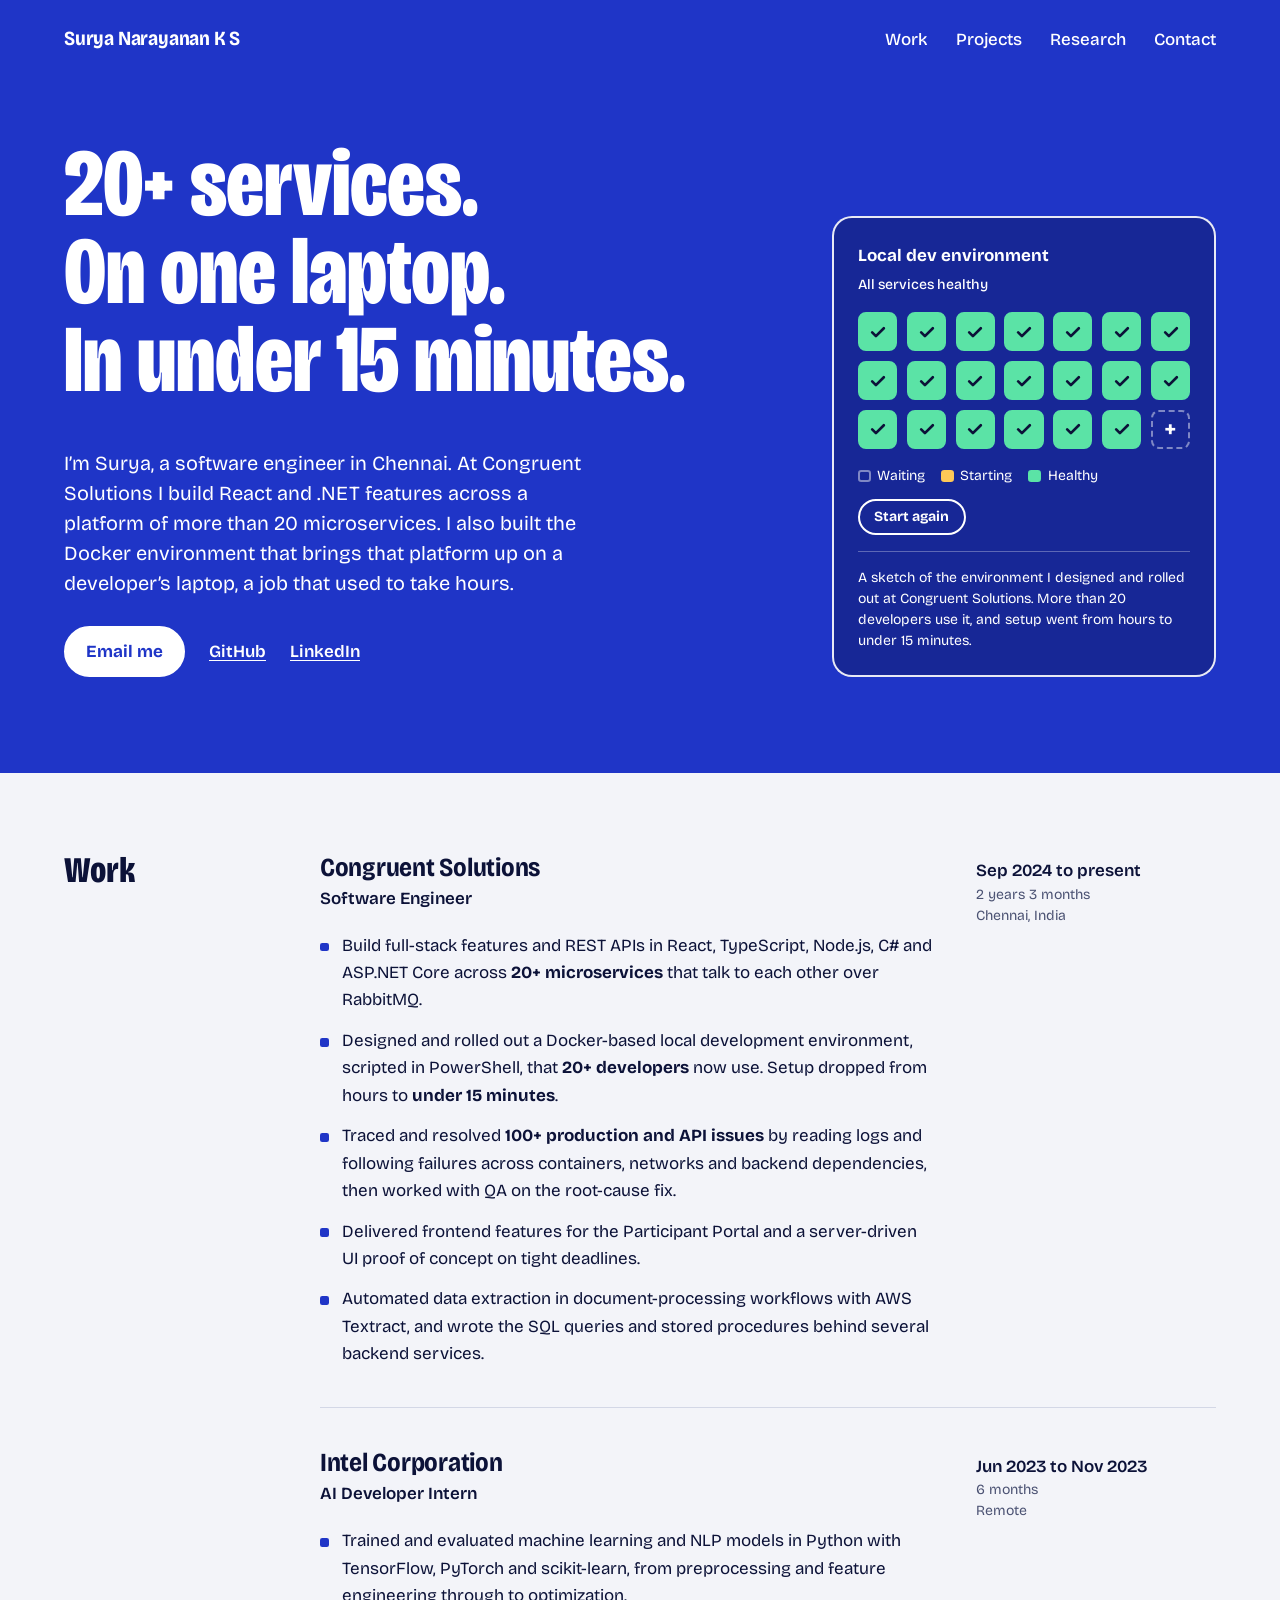
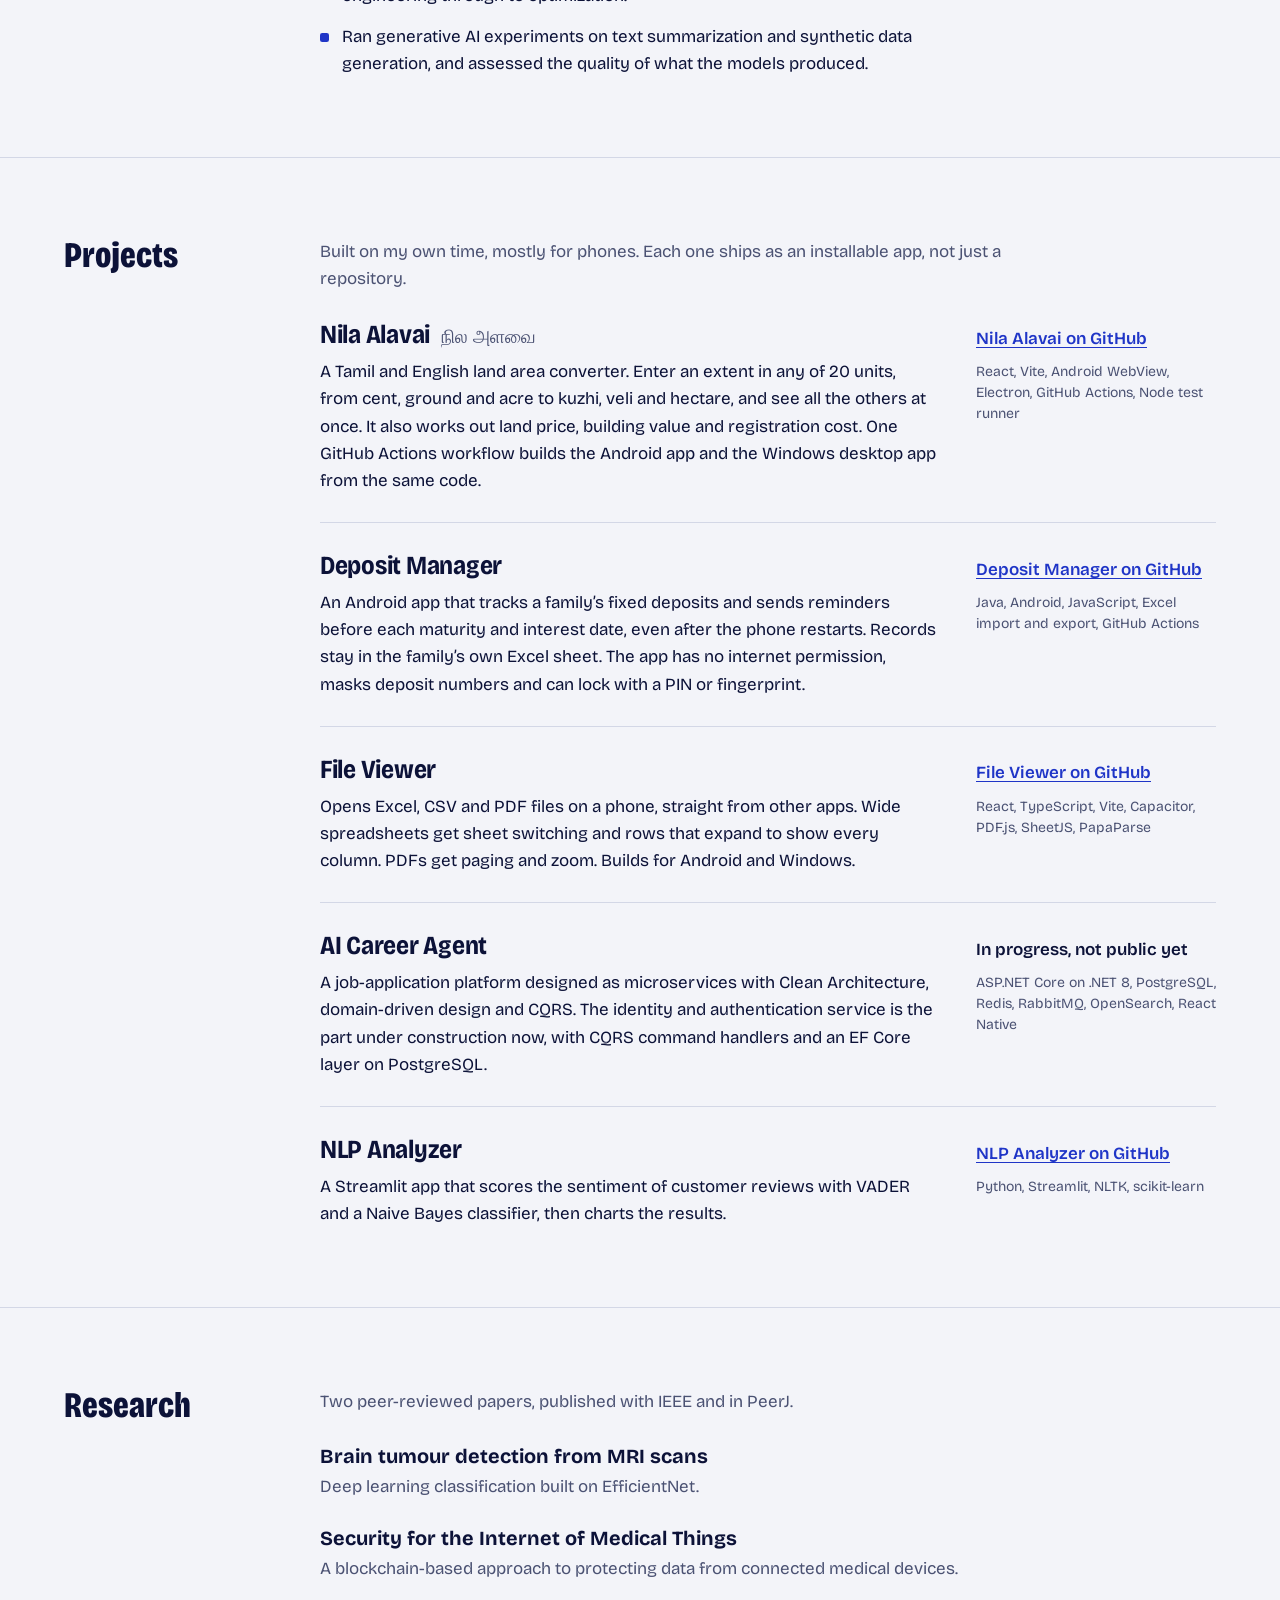
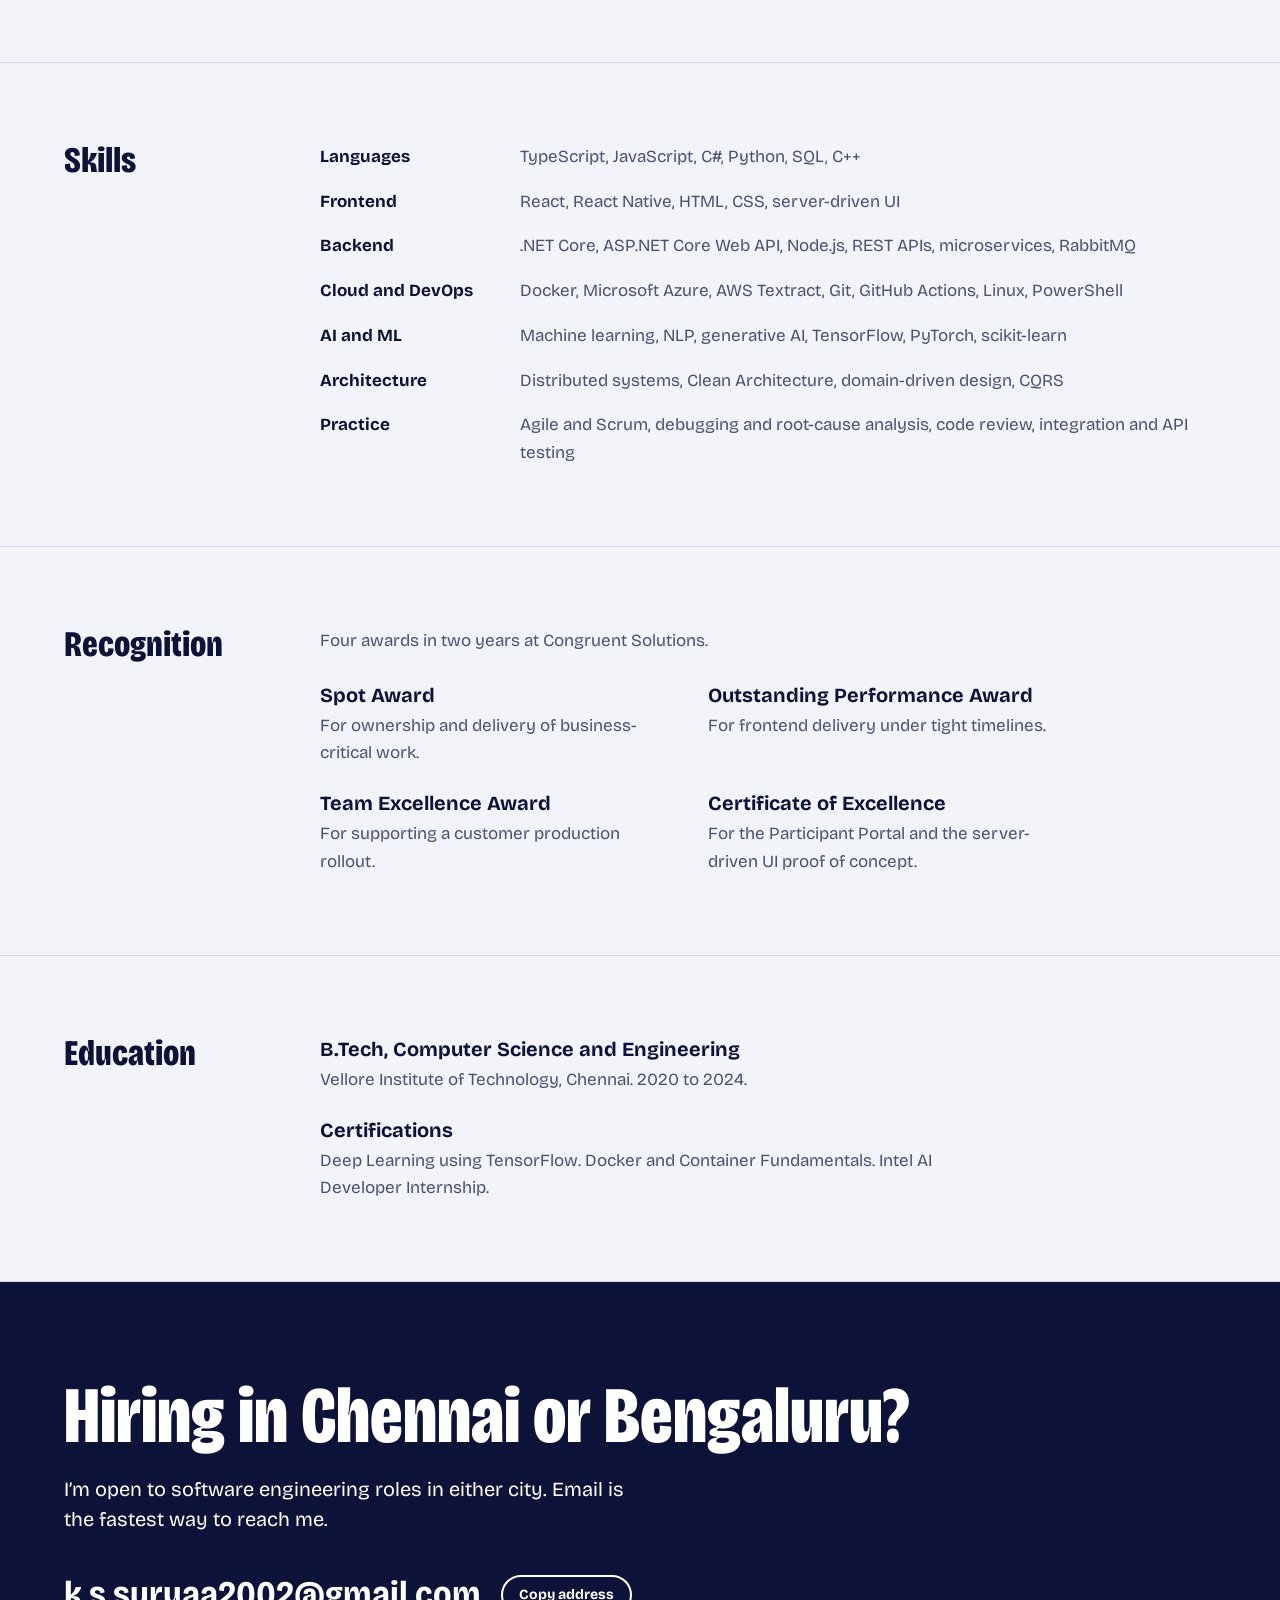
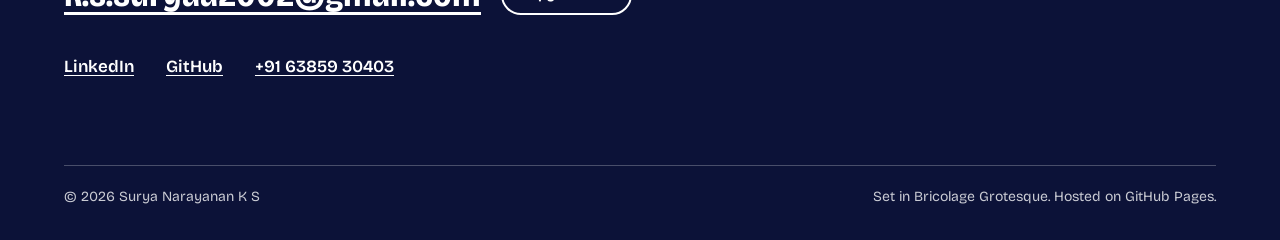
==== commit dffb4c42: "Show time in each role, counted to the current month The current role's duration is computed in the " ====
--- a/index.html
+++ b/index.html
@@ -131,6 +131,7 @@
             </div>
             <div class="role__meta">
               <p class="role__dates">Sep 2024 to present</p>
+              <p><span data-since="2024-09">2 years 1 month</span></p>
               <p>Chennai, India</p>
             </div>
             <ul class="role__points">
@@ -149,6 +150,7 @@
             </div>
             <div class="role__meta">
               <p class="role__dates">Jun 2023 to Nov 2023</p>
+              <p>6 months</p>
               <p>Remote</p>
             </div>
             <ul class="role__points">
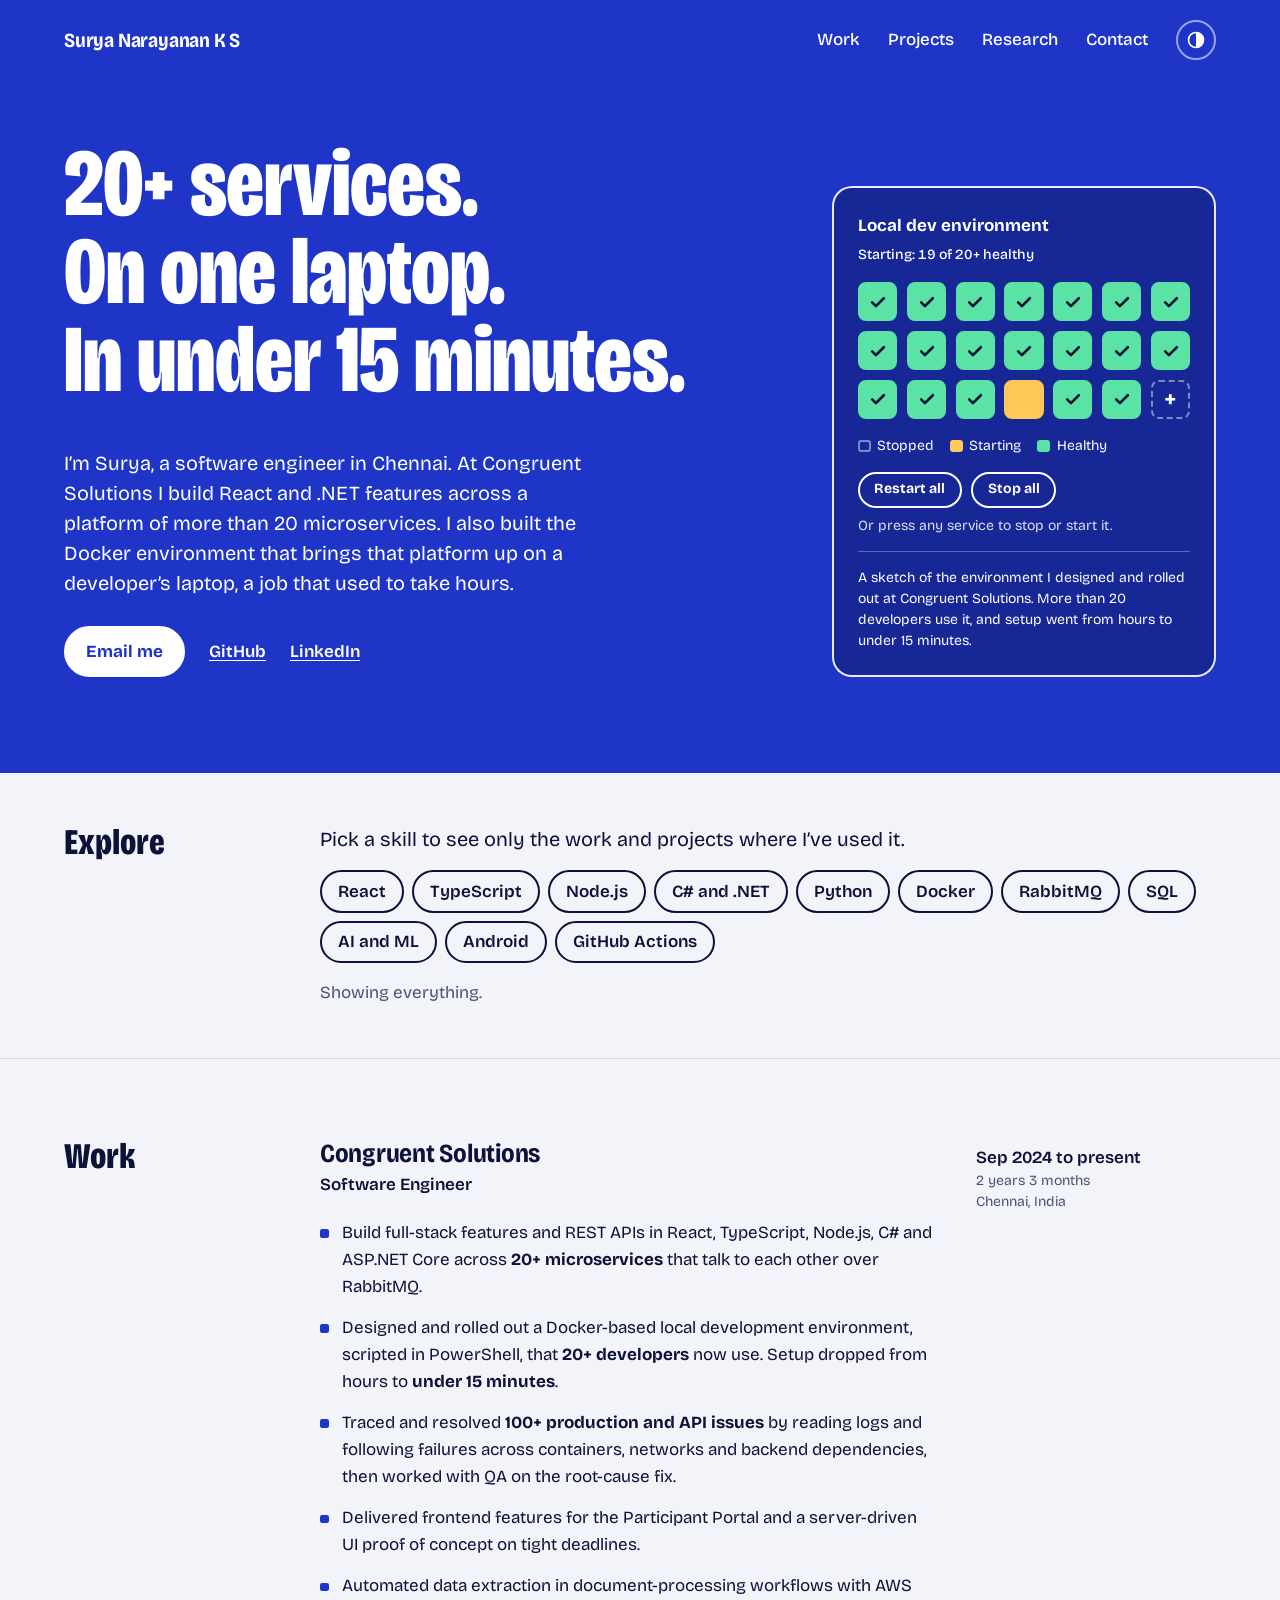
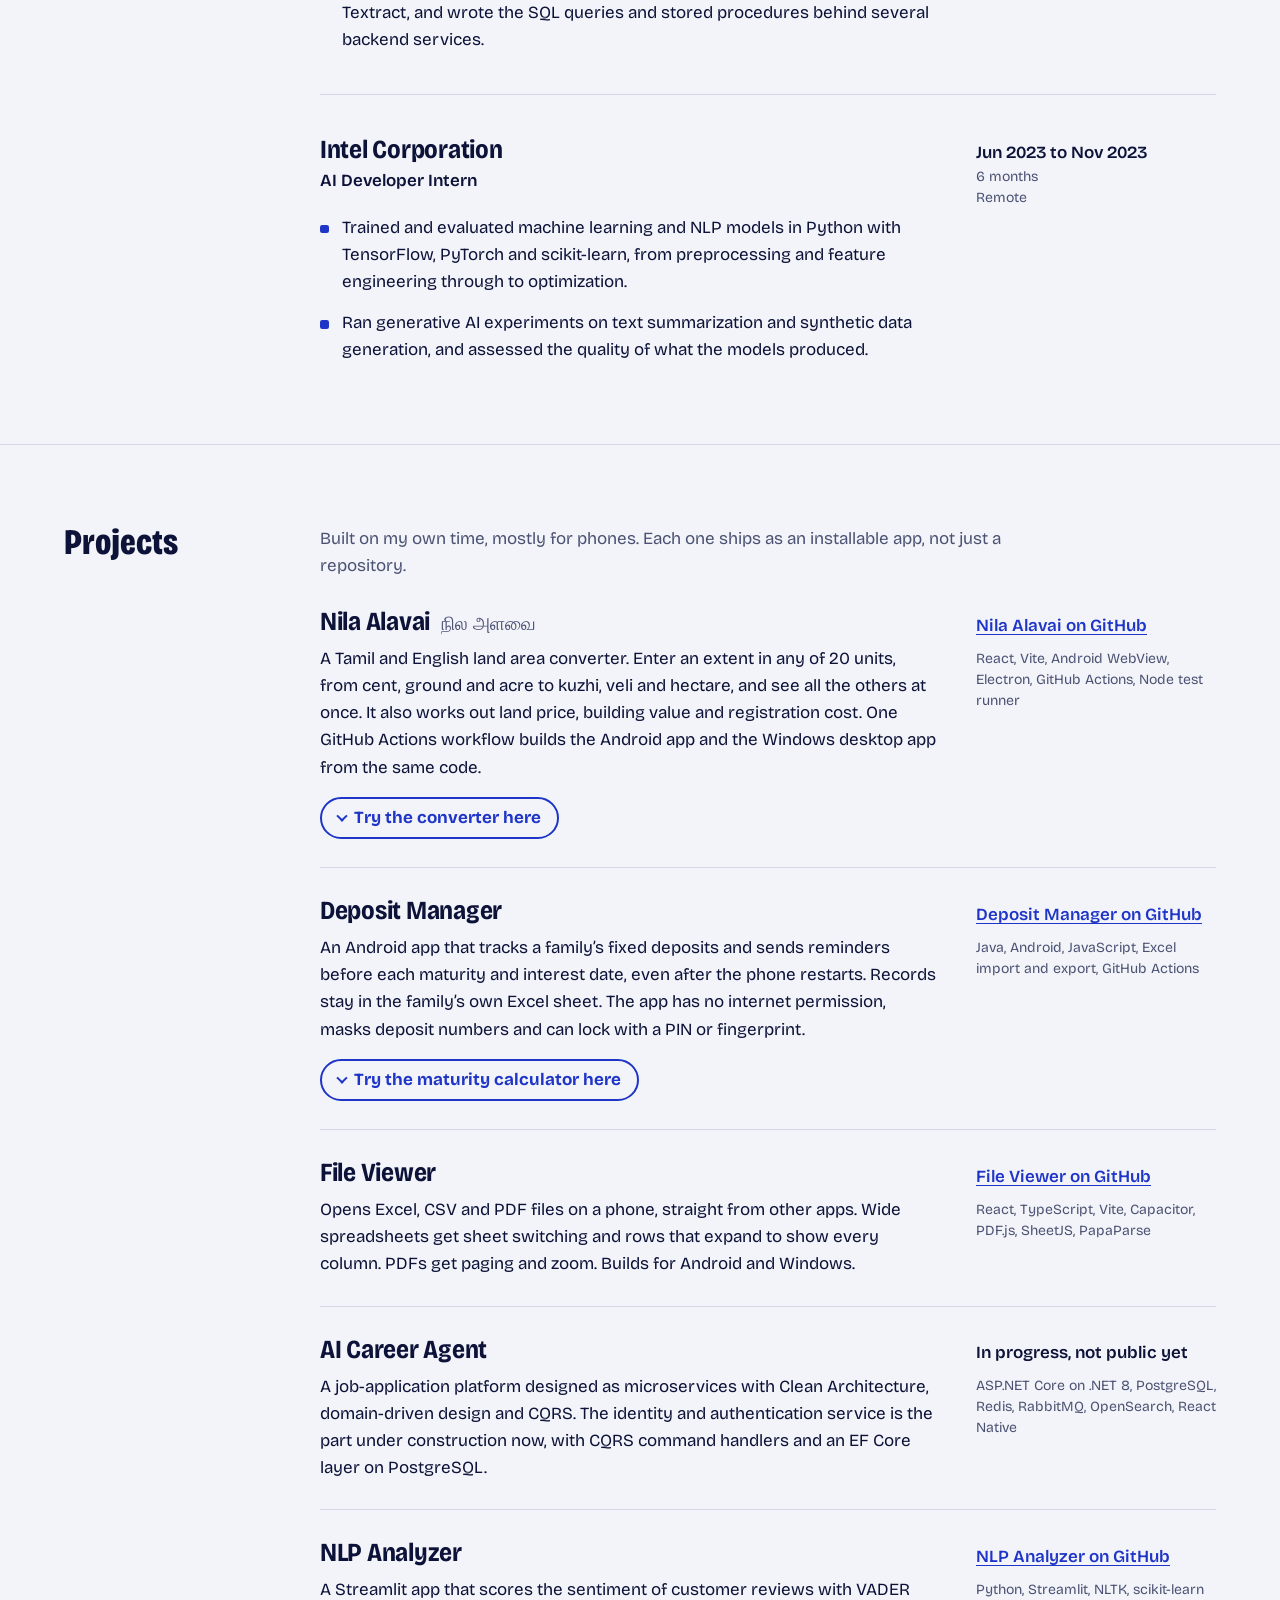
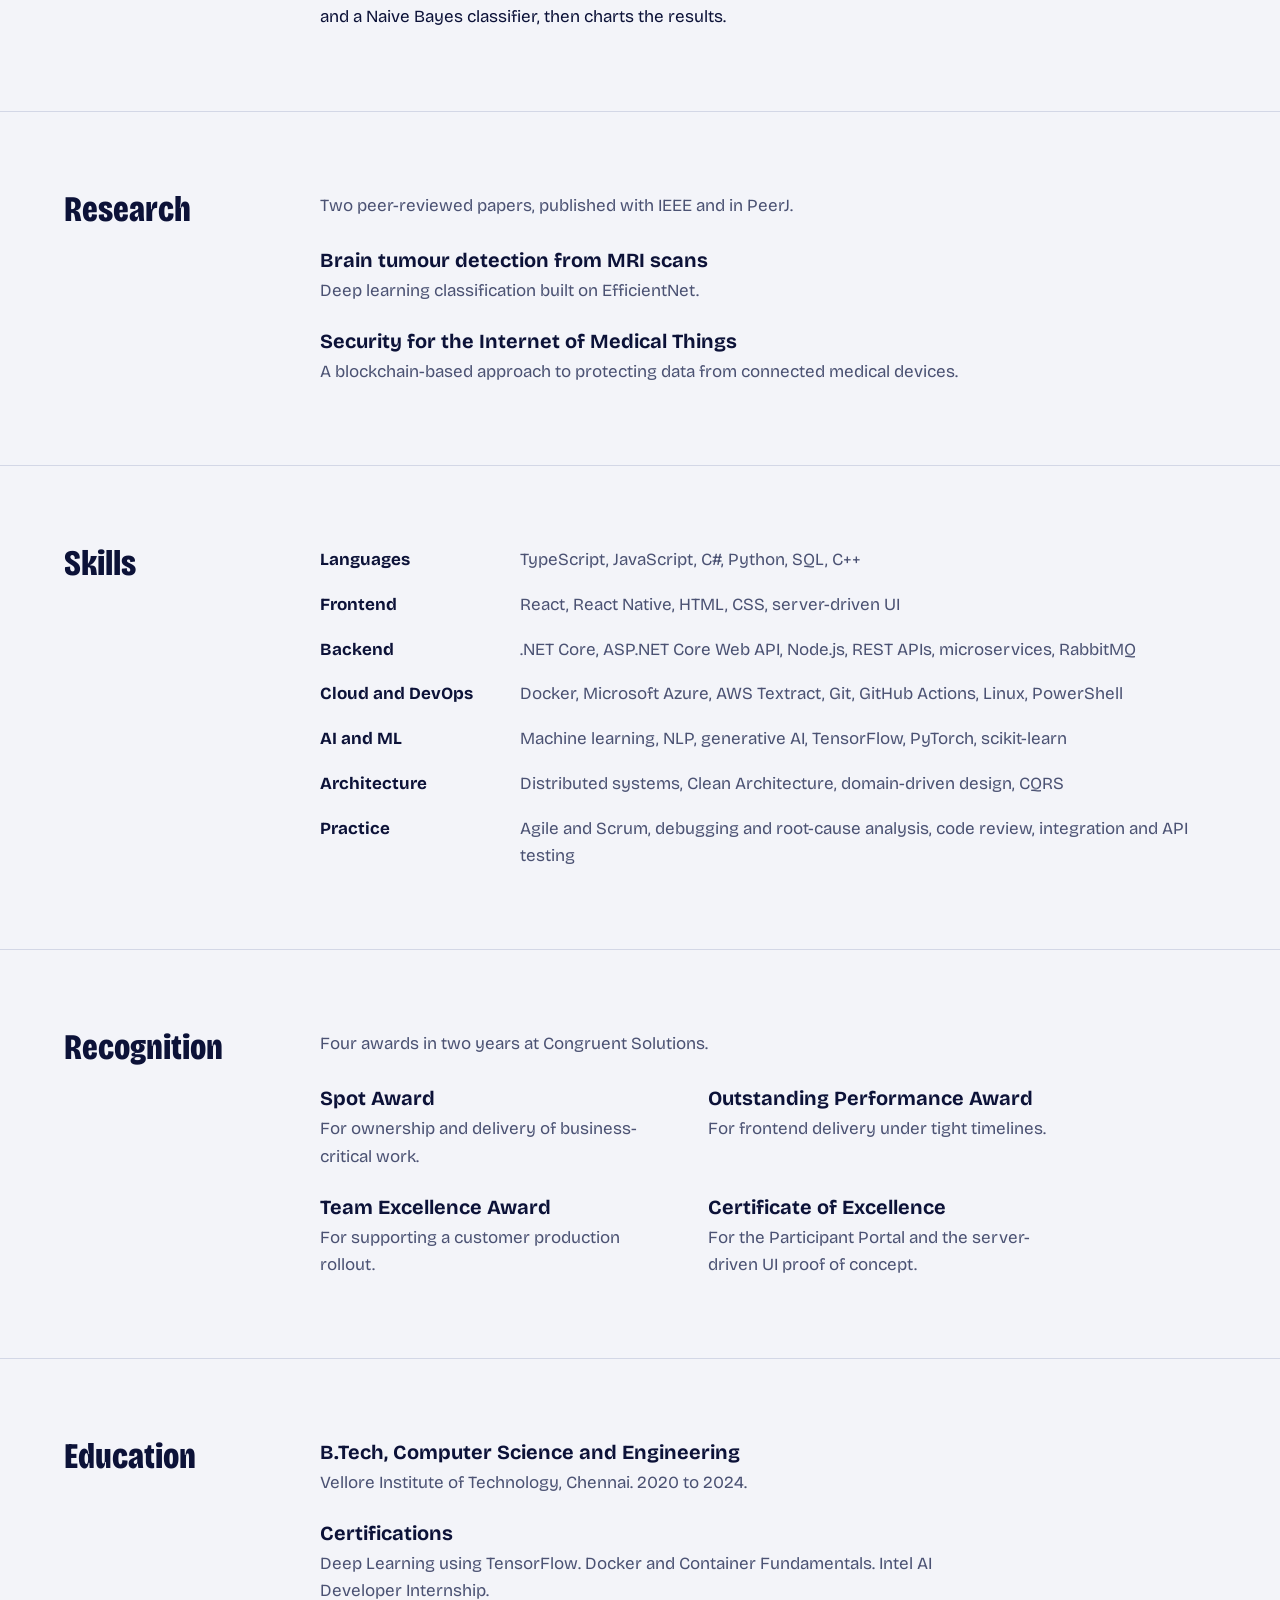
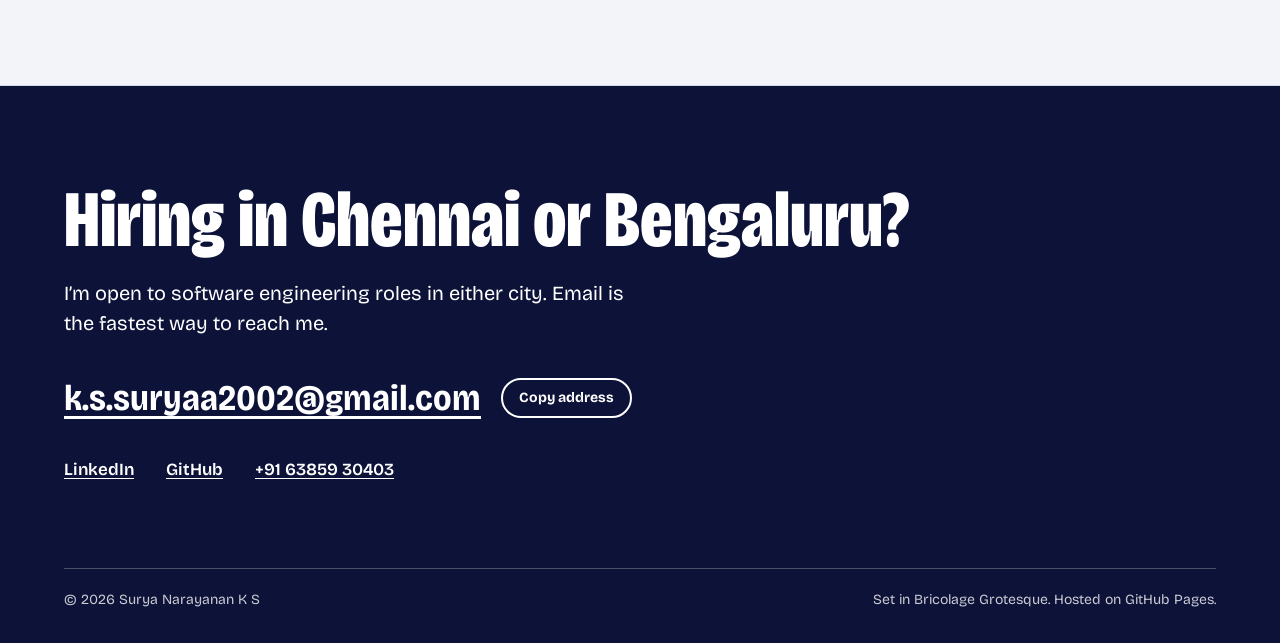
==== commit 121a590d: "Make the portfolio interactive - Service board: after the start-up plays, each service can be stoppe" ====
--- a/index.html
+++ b/index.html
@@ -18,6 +18,13 @@
   <meta property="og:image:height" content="630">
   <meta name="twitter:card" content="summary_large_image">
 
+  <script>
+    /* Apply a saved colour theme before the first paint. */
+    try {
+      var savedTheme = localStorage.getItem("theme");
+      if (savedTheme === "light" || savedTheme === "dark") document.documentElement.setAttribute("data-theme", savedTheme);
+    } catch (error) {}
+  </script>
   <link rel="icon" href="assets/favicon.svg" type="image/svg+xml">
   <link rel="preload" href="assets/fonts/bricolage-grotesque-latin.woff2" as="font" type="font/woff2" crossorigin>
   <link rel="stylesheet" href="assets/site.css">
@@ -44,6 +51,25 @@
 <body>
   <a class="skip" href="#work">Skip to work</a>
 
+  <div class="dock" id="dock" hidden>
+    <div class="shell dock__inner">
+      <a class="dock__name" href="#top">Surya Narayanan K S</a>
+      <nav class="dock__nav" aria-label="Jump to a section">
+        <ul>
+          <li><a href="#explore">Explore</a></li>
+          <li><a href="#work">Work</a></li>
+          <li><a href="#projects">Projects</a></li>
+          <li><a href="#research">Research</a></li>
+          <li><a href="#skills">Skills</a></li>
+          <li><a href="#contact">Contact</a></li>
+        </ul>
+      </nav>
+      <button class="theme" type="button" data-theme-toggle hidden aria-label="Switch colour theme">
+        <svg viewBox="0 0 24 24" width="20" height="20" aria-hidden="true" focusable="false"><circle cx="12" cy="12" r="9" fill="none" stroke="currentColor" stroke-width="2"/><path d="M12 3a9 9 0 0 1 0 18z" fill="currentColor"/></svg>
+      </button>
+    </div>
+  </div>
+
   <header class="hero">
     <div class="shell">
       <div class="masthead">
@@ -56,6 +82,9 @@
             <li><a href="#contact">Contact</a></li>
           </ul>
         </nav>
+        <button class="theme" type="button" data-theme-toggle hidden aria-label="Switch colour theme">
+          <svg viewBox="0 0 24 24" width="20" height="20" aria-hidden="true" focusable="false"><circle cx="12" cy="12" r="9" fill="none" stroke="currentColor" stroke-width="2"/><path d="M12 3a9 9 0 0 1 0 18z" fill="currentColor"/></svg>
+        </button>
       </div>
 
       <div class="hero__body">
@@ -80,7 +109,7 @@
             <p class="board__status" id="board-status" role="status">All services healthy</p>
           </div>
 
-          <div class="board__grid" id="board-grid" aria-hidden="true">
+          <div class="board__grid" id="board-grid" aria-hidden="true" data-columns="7">
             <div class="tile" data-state="healthy"></div>
             <div class="tile" data-state="healthy"></div>
             <div class="tile" data-state="healthy"></div>
@@ -106,11 +135,16 @@
 
           <div class="board__foot">
             <ul class="board__legend">
-              <li><span class="swatch"></span>Waiting</li>
+              <li><span class="swatch"></span>Stopped</li>
               <li><span class="swatch swatch--starting"></span>Starting</li>
               <li><span class="swatch swatch--healthy"></span>Healthy</li>
             </ul>
-            <button class="board__replay" id="board-replay" type="button" hidden>Start again</button>
+          </div>
+
+          <div class="board__controls" id="board-controls" hidden>
+            <button class="board__button" id="board-restart" type="button">Restart all</button>
+            <button class="board__button" id="board-stop" type="button">Stop all</button>
+            <p class="board__hint">Or press any service to stop or start it.</p>
           </div>
 
           <figcaption class="board__note">A sketch of the environment I designed and rolled out at Congruent Solutions. More than 20 developers use it, and setup went from hours to under 15 minutes.</figcaption>
@@ -120,10 +154,34 @@
   </header>
 
   <main>
+    <section class="section section--explore" id="explore" aria-labelledby="explore-title" hidden>
+      <div class="shell section__grid">
+        <h2 class="section__title" id="explore-title">Explore</h2>
+        <div>
+          <p class="explore__ask" id="explore-ask">Pick a skill to see only the work and projects where I’ve used it.</p>
+          <div class="chips" id="skill-chips" role="group" aria-labelledby="explore-ask">
+            <button class="chip" type="button" data-skill="react" aria-pressed="false">React</button>
+            <button class="chip" type="button" data-skill="typescript" aria-pressed="false">TypeScript</button>
+            <button class="chip" type="button" data-skill="node" aria-pressed="false">Node.js</button>
+            <button class="chip" type="button" data-skill="dotnet" aria-pressed="false">C# and .NET</button>
+            <button class="chip" type="button" data-skill="python" aria-pressed="false">Python</button>
+            <button class="chip" type="button" data-skill="docker" aria-pressed="false">Docker</button>
+            <button class="chip" type="button" data-skill="rabbitmq" aria-pressed="false">RabbitMQ</button>
+            <button class="chip" type="button" data-skill="sql" aria-pressed="false">SQL</button>
+            <button class="chip" type="button" data-skill="ai" aria-pressed="false">AI and ML</button>
+            <button class="chip" type="button" data-skill="android" aria-pressed="false">Android</button>
+            <button class="chip" type="button" data-skill="cicd" aria-pressed="false">GitHub Actions</button>
+          </div>
+          <p class="explore__result" id="skill-result" role="status">Showing everything.</p>
+        </div>
+      </div>
+    </section>
+
     <section class="section" id="work" aria-labelledby="work-title">
       <div class="shell section__grid">
         <h2 class="section__title" id="work-title">Work</h2>
         <div>
+          <p class="section__empty" id="work-empty" hidden></p>
           <article class="role">
             <div class="role__head">
               <h3 class="role__org">Congruent Solutions</h3>
@@ -135,11 +193,11 @@
               <p>Chennai, India</p>
             </div>
             <ul class="role__points">
-              <li>Build full-stack features and REST APIs in React, TypeScript, Node.js, C# and ASP.NET Core across <strong>20+ microservices</strong> that talk to each other over RabbitMQ.</li>
-              <li>Designed and rolled out a Docker-based local development environment, scripted in PowerShell, that <strong>20+ developers</strong> now use. Setup dropped from hours to <strong>under 15 minutes</strong>.</li>
-              <li>Traced and resolved <strong>100+ production and API issues</strong> by reading logs and following failures across containers, networks and backend dependencies, then worked with QA on the root-cause fix.</li>
-              <li>Delivered frontend features for the Participant Portal and a server-driven UI proof of concept on tight deadlines.</li>
-              <li>Automated data extraction in document-processing workflows with AWS Textract, and wrote the SQL queries and stored procedures behind several backend services.</li>
+              <li data-skills="react typescript node dotnet rabbitmq">Build full-stack features and REST APIs in React, TypeScript, Node.js, C# and ASP.NET Core across <strong>20+ microservices</strong> that talk to each other over RabbitMQ.</li>
+              <li data-skills="docker">Designed and rolled out a Docker-based local development environment, scripted in PowerShell, that <strong>20+ developers</strong> now use. Setup dropped from hours to <strong>under 15 minutes</strong>.</li>
+              <li data-skills="docker">Traced and resolved <strong>100+ production and API issues</strong> by reading logs and following failures across containers, networks and backend dependencies, then worked with QA on the root-cause fix.</li>
+              <li data-skills="react">Delivered frontend features for the Participant Portal and a server-driven UI proof of concept on tight deadlines.</li>
+              <li data-skills="sql">Automated data extraction in document-processing workflows with AWS Textract, and wrote the SQL queries and stored procedures behind several backend services.</li>
             </ul>
           </article>
 
@@ -154,8 +212,8 @@
               <p>Remote</p>
             </div>
             <ul class="role__points">
-              <li>Trained and evaluated machine learning and NLP models in Python with TensorFlow, PyTorch and scikit-learn, from preprocessing and feature engineering through to optimization.</li>
-              <li>Ran generative AI experiments on text summarization and synthetic data generation, and assessed the quality of what the models produced.</li>
+              <li data-skills="python ai">Trained and evaluated machine learning and NLP models in Python with TensorFlow, PyTorch and scikit-learn, from preprocessing and feature engineering through to optimization.</li>
+              <li data-skills="ai">Ran generative AI experiments on text summarization and synthetic data generation, and assessed the quality of what the models produced.</li>
             </ul>
           </article>
         </div>
@@ -167,11 +225,34 @@
         <h2 class="section__title" id="projects-title">Projects</h2>
         <div>
           <p class="section__lede">Built on my own time, mostly for phones. Each one ships as an installable app, not just a repository.</p>
-
-          <article class="project">
+          <p class="section__empty" id="projects-empty" hidden></p>
+
+          <article class="project" data-skills="react android cicd">
             <div>
               <h3 class="project__name">Nila Alavai <span lang="ta">நில அளவை</span></h3>
               <p class="project__what">A Tamil and English land area converter. Enter an extent in any of 20 units, from cent, ground and acre to kuzhi, veli and hectare, and see all the others at once. It also works out land price, building value and registration cost. One GitHub Actions workflow builds the Android app and the Windows desktop app from the same code.</p>
+
+              <details class="demo" id="demo-land" hidden>
+                <summary>Try the converter here</summary>
+                <div class="demo__body">
+                  <div class="demo__fields">
+                    <label class="field">
+                      <span>Extent</span>
+                      <input id="land-value" type="text" inputmode="decimal" autocomplete="off" value="5">
+                    </label>
+                    <label class="field">
+                      <span>Unit</span>
+                      <select id="land-unit"></select>
+                    </label>
+                  </div>
+                  <p class="demo__error" id="land-error" role="alert" hidden>Enter an extent as a number, such as 5 or 2.5.</p>
+                  <table class="demo__table" aria-live="polite">
+                    <caption>The same land in other units</caption>
+                    <tbody id="land-rows"></tbody>
+                  </table>
+                  <p class="demo__note">Eight of the app’s 20 units, using the same definitions. Kuzhi is taken as 144 sq ft, the most common value today.</p>
+                </div>
+              </details>
             </div>
             <div class="project__meta">
               <a href="https://github.com/SN1502/nila-alavai" rel="noopener">Nila Alavai on GitHub</a>
@@ -179,10 +260,42 @@
             </div>
           </article>
 
-          <article class="project">
+          <article class="project" data-skills="android cicd">
             <div>
               <h3 class="project__name">Deposit Manager</h3>
               <p class="project__what">An Android app that tracks a family’s fixed deposits and sends reminders before each maturity and interest date, even after the phone restarts. Records stay in the family’s own Excel sheet. The app has no internet permission, masks deposit numbers and can lock with a PIN or fingerprint.</p>
+
+              <details class="demo" id="demo-deposit" hidden>
+                <summary>Try the maturity calculator here</summary>
+                <div class="demo__body">
+                  <div class="demo__fields demo__fields--four">
+                    <label class="field">
+                      <span>Deposit value, ₹</span>
+                      <input id="dep-value" type="text" inputmode="decimal" autocomplete="off" value="100000">
+                    </label>
+                    <label class="field">
+                      <span>Interest, % a year</span>
+                      <input id="dep-rate" type="text" inputmode="decimal" autocomplete="off" value="7.5">
+                    </label>
+                    <label class="field">
+                      <span>Number of days</span>
+                      <input id="dep-days" type="text" inputmode="numeric" autocomplete="off" value="365">
+                    </label>
+                    <label class="field">
+                      <span>Deposit date</span>
+                      <input id="dep-date" type="date">
+                    </label>
+                  </div>
+                  <p class="demo__error" id="dep-error" role="alert" hidden>Fill in a value, an interest rate and a number of days, all above zero, and a deposit date.</p>
+                  <dl class="demo__results" id="dep-results" aria-live="polite">
+                    <div><dt>Matures on</dt><dd id="dep-mature">–</dd></div>
+                    <div><dt>Counted as</dt><dd id="dep-months">–</dd></div>
+                    <div><dt>Interest earned</dt><dd id="dep-interest">–</dd></div>
+                    <div><dt>Status today</dt><dd id="dep-position">–</dd></div>
+                  </dl>
+                  <p class="demo__note">The same rules as the app: interest is value × rate × months ÷ 12, with days rounded to whole months the way the family’s sheet counts them. Nothing you type here is stored or sent anywhere.</p>
+                </div>
+              </details>
             </div>
             <div class="project__meta">
               <a href="https://github.com/SN1502/deposit-manager" rel="noopener">Deposit Manager on GitHub</a>
@@ -190,7 +303,7 @@
             </div>
           </article>
 
-          <article class="project">
+          <article class="project" data-skills="react typescript android">
             <div>
               <h3 class="project__name">File Viewer</h3>
               <p class="project__what">Opens Excel, CSV and PDF files on a phone, straight from other apps. Wide spreadsheets get sheet switching and rows that expand to show every column. PDFs get paging and zoom. Builds for Android and Windows.</p>
@@ -201,7 +314,7 @@
             </div>
           </article>
 
-          <article class="project">
+          <article class="project" data-skills="dotnet rabbitmq sql">
             <div>
               <h3 class="project__name">AI Career Agent</h3>
               <p class="project__what">A job-application platform designed as microservices with Clean Architecture, domain-driven design and CQRS. The identity and authentication service is the part under construction now, with CQRS command handlers and an EF Core layer on PostgreSQL.</p>
@@ -212,7 +325,7 @@
             </div>
           </article>
 
-          <article class="project">
+          <article class="project" data-skills="python ai">
             <div>
               <h3 class="project__name">NLP Analyzer</h3>
               <p class="project__what">A Streamlit app that scores the sentiment of customer reviews with VADER and a Naive Bayes classifier, then charts the results.</p>
@@ -349,6 +462,11 @@
     </div>
   </footer>
 
+  <div class="filterbar" id="filterbar" hidden>
+    <p id="filterbar-text">Showing everything</p>
+    <button type="button" id="filterbar-clear">Show everything</button>
+  </div>
+
   <script src="assets/site.js" defer></script>
 </body>
 </html>
--- a/assets/site.css
+++ b/assets/site.css
@@ -28,6 +28,9 @@
   --rule: #d3d7e6;
   --link: #1f35c7;
   --closing-ground: #0c1238;
+  --field: #fff;
+  --danger: #b3261e;
+  --dock-height: 3.25rem;
 
   /* type */
   --font: "Bricolage Grotesque", "Segoe UI", system-ui, -apple-system, "Helvetica Neue", Arial, sans-serif;
@@ -43,15 +46,38 @@
   --shell: 72rem;
 }
 
+/* Dark: follows the system unless the visitor picked a theme with the switch. */
 @media (prefers-color-scheme: dark) {
-  :root {
+  :root:not([data-theme="light"]) {
     --page: #090d29;
     --text: #e9ecfb;
     --text-soft: #a7afd2;
     --rule: #262f63;
     --link: #a8b7ff;
     --closing-ground: #121a4d;
-  }
+    --field: #121a4d;
+    --danger: #ffa198;
+  }
+}
+
+:root[data-theme="dark"] {
+  color-scheme: dark;
+  --page: #090d29;
+  --text: #e9ecfb;
+  --text-soft: #a7afd2;
+  --rule: #262f63;
+  --link: #a8b7ff;
+  --closing-ground: #121a4d;
+  --field: #121a4d;
+  --danger: #ffa198;
+}
+
+:root[data-theme="light"] {
+  color-scheme: light;
+}
+
+[hidden] {
+  display: none !important;
 }
 
 *,
@@ -64,6 +90,7 @@
   -webkit-text-size-adjust: 100%;
   text-size-adjust: 100%;
   scroll-behavior: smooth;
+  scroll-padding-top: calc(var(--dock-height) + 1rem);
 }
 
 body {
@@ -116,6 +143,7 @@
 /* On the two coloured grounds the link colour would disappear. */
 .hero :focus-visible,
 .closing :focus-visible,
+.dock :focus-visible,
 .skip:focus-visible {
   outline-color: var(--amber);
 }
@@ -129,7 +157,7 @@
   position: absolute;
   left: var(--gutter);
   top: -4rem;
-  z-index: 10;
+  z-index: 30;
   padding: 0.6rem 1rem;
   background: var(--amber);
   color: var(--night);
@@ -154,15 +182,128 @@
 }
 
 .masthead {
-  display: flex;
-  flex-wrap: wrap;
-  align-items: baseline;
-  justify-content: space-between;
-  gap: 0.5rem 2rem;
+  display: grid;
+  grid-template-columns: minmax(0, 1fr) auto;
+  grid-template-areas:
+    "name theme"
+    "nav nav";
+  align-items: center;
+  gap: 0.5rem 1.25rem;
   padding-bottom: clamp(2.5rem, 7vw, 5rem);
 }
 
 .masthead__name {
+  grid-area: name;
+}
+
+.masthead__nav {
+  grid-area: nav;
+}
+
+.masthead .theme {
+  grid-area: theme;
+}
+
+.theme {
+  display: inline-grid;
+  place-items: center;
+  width: 2.5rem;
+  height: 2.5rem;
+  padding: 0;
+  border: 2px solid rgb(255 255 255 / 0.55);
+  border-radius: 50%;
+  background: transparent;
+  color: #fff;
+  cursor: pointer;
+}
+
+.theme:hover {
+  border-color: #fff;
+  background: #fff;
+  color: var(--cobalt);
+}
+
+/* ------------------------------------------------------------------ dock */
+
+.dock {
+  position: fixed;
+  inset: 0 0 auto;
+  z-index: 20;
+  background: var(--cobalt);
+  color: #fff;
+  box-shadow: 0 1px 0 rgb(255 255 255 / 0.18);
+  transform: translateY(-100%);
+  visibility: hidden;
+  transition: transform 0.22s ease, visibility 0s linear 0.22s;
+}
+
+.dock[data-shown="true"] {
+  transform: none;
+  visibility: visible;
+  transition: transform 0.22s ease;
+}
+
+.dock a {
+  color: #fff;
+  text-decoration: none;
+}
+
+.dock__inner {
+  display: flex;
+  align-items: center;
+  gap: 1rem;
+  min-height: var(--dock-height);
+}
+
+.dock__name {
+  display: none;
+  font-weight: 700;
+  font-stretch: 87%;
+  white-space: nowrap;
+}
+
+.dock__nav {
+  flex: 1 1 auto;
+  min-width: 0;
+  overflow-x: auto;
+  scrollbar-width: none;
+}
+
+.dock__nav::-webkit-scrollbar {
+  display: none;
+}
+
+.dock__nav ul {
+  display: flex;
+  gap: 0.25rem;
+}
+
+.dock__nav a {
+  display: block;
+  padding: 0.3rem 0.8rem;
+  border-radius: 999px;
+  font-size: var(--step--1);
+  font-weight: 600;
+  white-space: nowrap;
+}
+
+.dock__nav a:hover {
+  background: rgb(255 255 255 / 0.16);
+}
+
+.dock__nav a[aria-current="true"] {
+  background: #fff;
+  color: var(--cobalt);
+}
+
+.dock .theme {
+  flex: none;
+  width: 2.25rem;
+  height: 2.25rem;
+}
+
+.masthead__name {
+  justify-self: start;
   font-size: var(--step-1);
   font-weight: 700;
   font-stretch: 87%;
@@ -299,11 +440,29 @@
 }
 
 .tile {
+  display: block;
+  width: 100%;
   aspect-ratio: 1;
+  padding: 0;
   border: 2px solid rgb(255 255 255 / 0.45);
   border-radius: 0.5rem;
   background: transparent;
+  color: inherit;
+  font: inherit;
   transition: background-color 0.15s ease, border-color 0.15s ease;
+}
+
+button.tile {
+  cursor: pointer;
+}
+
+button.tile:hover {
+  border-color: #fff;
+}
+
+button.tile[data-state="healthy"]:hover {
+  border-color: #fff;
+  background-color: #8af0c4;
 }
 
 .tile[data-state="starting"] {
@@ -375,7 +534,15 @@
   background: var(--mint);
 }
 
-.board__replay {
+.board__controls {
+  display: flex;
+  flex-wrap: wrap;
+  align-items: center;
+  gap: 0.5rem 0.6rem;
+  margin-top: 0.9rem;
+}
+
+.board__button {
   min-height: 2.25rem;
   padding: 0.3rem 0.9rem;
   border: 2px solid #fff;
@@ -388,14 +555,16 @@
   cursor: pointer;
 }
 
-.board__replay:hover {
+.board__button:hover {
   background: #fff;
   color: var(--cobalt-deep);
 }
 
-.board__replay[disabled] {
-  opacity: 0.55;
-  cursor: default;
+.board__hint {
+  flex: 1 1 100%;
+  font-size: var(--step--1);
+  line-height: 1.4;
+  color: rgb(255 255 255 / 0.85);
 }
 
 .board__note {
@@ -434,7 +603,9 @@
 
 /* work */
 
-.role + .role {
+/* Written with ~ and :not([hidden]) so the rule between two entries
+   is still right when the skill filter hides some of them. */
+.role:not([hidden]) ~ .role:not([hidden]) {
   margin-top: 2.5rem;
   padding-top: 2.5rem;
   border-top: 1px solid var(--rule);
@@ -503,17 +674,12 @@
 .project {
   display: grid;
   gap: 0.75rem 2.5rem;
-  padding-block: 1.75rem;
+}
+
+.project:not([hidden]) ~ .project:not([hidden]) {
+  margin-top: 1.75rem;
+  padding-top: 1.75rem;
   border-top: 1px solid var(--rule);
-}
-
-.project:first-of-type {
-  padding-top: 0;
-  border-top: 0;
-}
-
-.project:last-of-type {
-  padding-bottom: 0;
 }
 
 .project__name {
@@ -595,6 +761,272 @@
 
 .skills dd {
   color: var(--text-soft);
+}
+
+/* --------------------------------------------------------------- explore */
+
+.section--explore {
+  padding-block: clamp(2rem, 5vw, 3.25rem);
+}
+
+.explore__ask {
+  max-width: var(--measure);
+  font-size: var(--step-1);
+  line-height: 1.4;
+}
+
+.chips {
+  display: flex;
+  flex-wrap: wrap;
+  gap: 0.5rem;
+  margin-top: 1.1rem;
+}
+
+.chip {
+  min-height: 2.5rem;
+  padding: 0.35rem 1rem;
+  border: 2px solid var(--text);
+  border-radius: 999px;
+  background: transparent;
+  color: var(--text);
+  font: inherit;
+  font-weight: 600;
+  cursor: pointer;
+}
+
+.chip:hover {
+  border-color: var(--link);
+  color: var(--link);
+}
+
+.chip[aria-pressed="true"] {
+  border-color: var(--link);
+  background: var(--link);
+  color: var(--page);
+}
+
+.explore__result {
+  margin-top: 1rem;
+  color: var(--text-soft);
+}
+
+.section__empty {
+  max-width: var(--measure);
+  padding: 0.9rem 1.1rem;
+  border-left: 4px solid var(--link);
+  background: color-mix(in srgb, var(--link) 9%, transparent);
+  font-weight: 500;
+}
+
+.section__lede + .section__empty {
+  margin-top: -0.5rem;
+}
+
+.filterbar {
+  position: fixed;
+  left: 50%;
+  bottom: max(1rem, env(safe-area-inset-bottom));
+  z-index: 20;
+  display: flex;
+  align-items: center;
+  gap: 0.75rem;
+  max-width: calc(100% - 2rem);
+  padding: 0.4rem 0.45rem 0.4rem 1.1rem;
+  border-radius: 999px;
+  background: var(--amber);
+  color: var(--night);
+  font-size: var(--step--1);
+  font-weight: 700;
+  box-shadow: 0 0.5rem 1.5rem rgb(12 18 56 / 0.28);
+  transform: translateX(-50%);
+  white-space: nowrap;
+}
+
+.filterbar button {
+  min-height: 2.25rem;
+  padding: 0.25rem 0.9rem;
+  border: 0;
+  border-radius: 999px;
+  background: var(--night);
+  color: #fff;
+  font: inherit;
+  font-weight: 700;
+  cursor: pointer;
+}
+
+.filterbar button:hover {
+  background: var(--cobalt);
+}
+
+.filterbar :focus-visible {
+  outline-color: var(--night);
+}
+
+/* ----------------------------------------------------------------- demos */
+
+.demo {
+  max-width: var(--measure);
+  margin-top: 1rem;
+}
+
+.demo summary {
+  display: inline-flex;
+  align-items: center;
+  gap: 0.5rem;
+  min-height: 2.5rem;
+  padding: 0.35rem 1rem;
+  border: 2px solid var(--link);
+  border-radius: 999px;
+  color: var(--link);
+  font-weight: 700;
+  cursor: pointer;
+  list-style: none;
+}
+
+.demo summary::-webkit-details-marker {
+  display: none;
+}
+
+.demo summary::before {
+  content: "";
+  width: 0.5rem;
+  height: 0.5rem;
+  border-right: 2.5px solid currentColor;
+  border-bottom: 2.5px solid currentColor;
+  transform: translateY(-0.12rem) rotate(45deg);
+}
+
+.demo[open] summary::before {
+  transform: translateY(0.12rem) rotate(-135deg);
+}
+
+.demo summary:hover,
+.demo[open] summary {
+  background: var(--link);
+  color: var(--page);
+}
+
+.demo__body {
+  margin-top: 1rem;
+  padding: clamp(1rem, 3vw, 1.5rem);
+  border: 2px solid var(--rule);
+  border-radius: 1rem;
+  background: var(--field);
+}
+
+.demo__fields {
+  display: grid;
+  grid-template-columns: repeat(2, minmax(0, 1fr));
+  gap: 0.9rem;
+}
+
+.field {
+  display: grid;
+  gap: 0.3rem;
+  min-width: 0;
+  font-size: var(--step--1);
+  font-weight: 600;
+}
+
+.field input,
+.field select {
+  box-sizing: border-box;
+  width: 100%;
+  min-width: 0;
+  max-width: 100%;
+  min-height: 2.75rem;
+  padding: 0.4rem 0.7rem;
+  border: 2px solid var(--text-soft);
+  border-radius: 0.6rem;
+  background: var(--page);
+  color: var(--text);
+  font: inherit;
+  font-size: var(--step-0);
+  font-weight: 500;
+  font-variant-numeric: tabular-nums;
+}
+
+.field input:focus-visible,
+.field select:focus-visible {
+  border-color: var(--link);
+  outline-offset: 1px;
+}
+
+.field input[aria-invalid="true"] {
+  border-color: var(--danger);
+}
+
+.demo__error {
+  margin-top: 0.75rem;
+  color: var(--danger);
+  font-size: var(--step--1);
+  font-weight: 600;
+}
+
+.demo__table {
+  width: 100%;
+  margin-top: 1.1rem;
+  border-collapse: collapse;
+  font-variant-numeric: tabular-nums;
+}
+
+.demo__table caption {
+  padding-bottom: 0.4rem;
+  color: var(--text-soft);
+  font-size: var(--step--1);
+  font-weight: 600;
+  text-align: left;
+}
+
+.demo__table th,
+.demo__table td {
+  padding: 0.5rem 0;
+  border-top: 1px solid var(--rule);
+  vertical-align: baseline;
+}
+
+.demo__table th {
+  font-weight: 500;
+  text-align: left;
+}
+
+.demo__table th [lang="ta"] {
+  color: var(--text-soft);
+  font-size: var(--step--1);
+}
+
+.demo__table td {
+  padding-left: 1rem;
+  font-weight: 700;
+  text-align: right;
+}
+
+.demo__results {
+  display: grid;
+  grid-template-columns: repeat(2, minmax(0, 1fr));
+  gap: 0.9rem 1.5rem;
+  margin-top: 1.1rem;
+  padding-top: 1.1rem;
+  border-top: 1px solid var(--rule);
+}
+
+.demo__results dt {
+  color: var(--text-soft);
+  font-size: var(--step--1);
+  font-weight: 600;
+}
+
+.demo__results dd {
+  font-size: var(--step-1);
+  font-weight: 700;
+  font-variant-numeric: tabular-nums;
+}
+
+.demo__note {
+  margin-top: 1rem;
+  color: var(--text-soft);
+  font-size: var(--step--1);
+  line-height: 1.5;
 }
 
 /* --------------------------------------------------------------- closing */
@@ -685,6 +1117,28 @@
 /* ---------------------------------------------------------------- wider */
 
 @media (min-width: 48rem) {
+  .masthead {
+    grid-template-columns: minmax(0, 1fr) auto auto;
+    grid-template-areas: "name nav theme";
+    gap: 0.5rem 1.75rem;
+  }
+
+  .dock__name {
+    display: block;
+  }
+
+  .dock__nav ul {
+    justify-content: flex-end;
+  }
+
+  .demo__fields--four {
+    grid-template-columns: minmax(0, 1fr) minmax(0, 1fr) minmax(0, 1fr) minmax(0, 1.45fr);
+  }
+
+  .demo__results {
+    grid-template-columns: repeat(4, minmax(0, 1fr));
+  }
+
   .role {
     grid-template-columns: minmax(0, 1fr) minmax(11rem, 15rem);
     grid-template-areas:
@@ -737,7 +1191,7 @@
 
   .section__title {
     position: sticky;
-    top: 1.5rem;
+    top: calc(var(--dock-height) + 1.25rem);
     align-self: start;
   }
 }
@@ -749,7 +1203,9 @@
     scroll-behavior: auto;
   }
 
-  .tile {
+  .tile,
+  .dock,
+  .dock[data-shown="true"] {
     transition: none;
   }
 
@@ -787,8 +1243,13 @@
   .board,
   .hero__actions,
   .copy,
-  .skip {
-    display: none;
+  .skip,
+  .dock,
+  .theme,
+  .filterbar,
+  .section--explore,
+  .demo {
+    display: none !important;
   }
 
   .masthead {
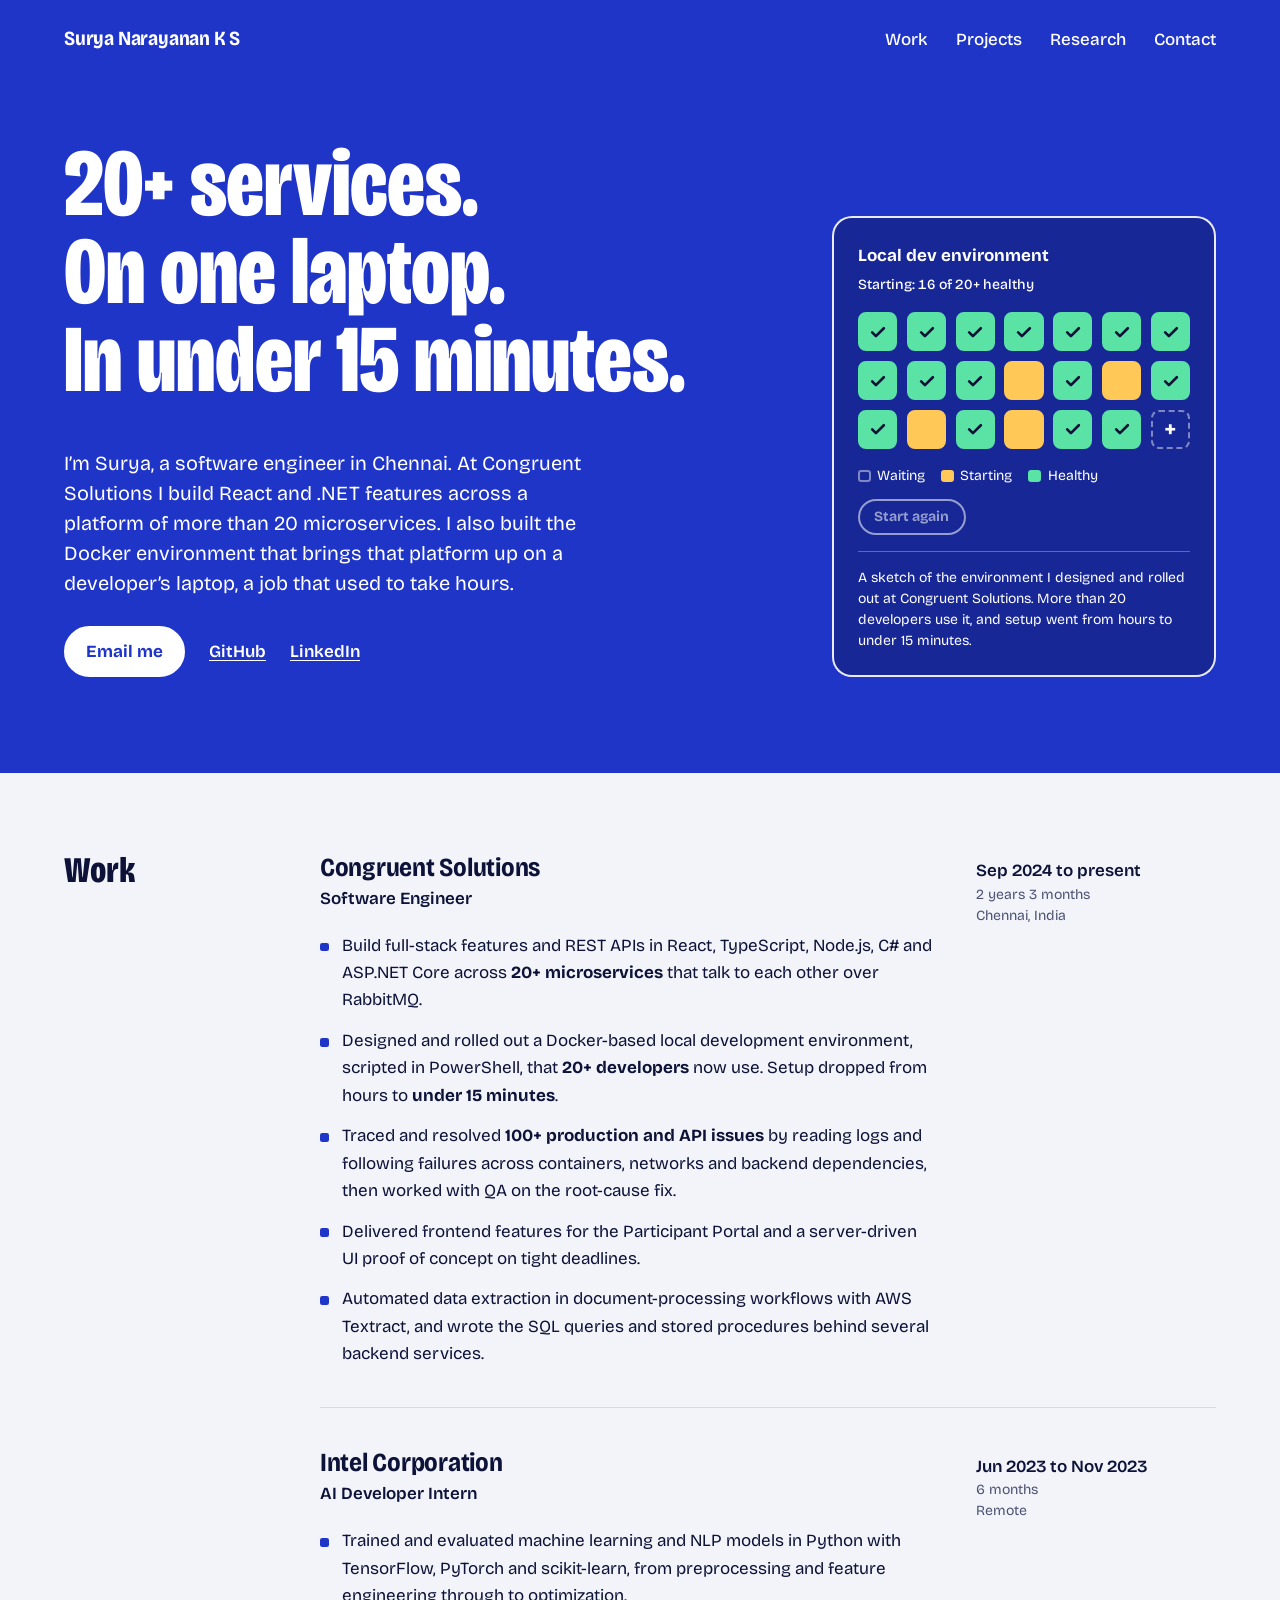
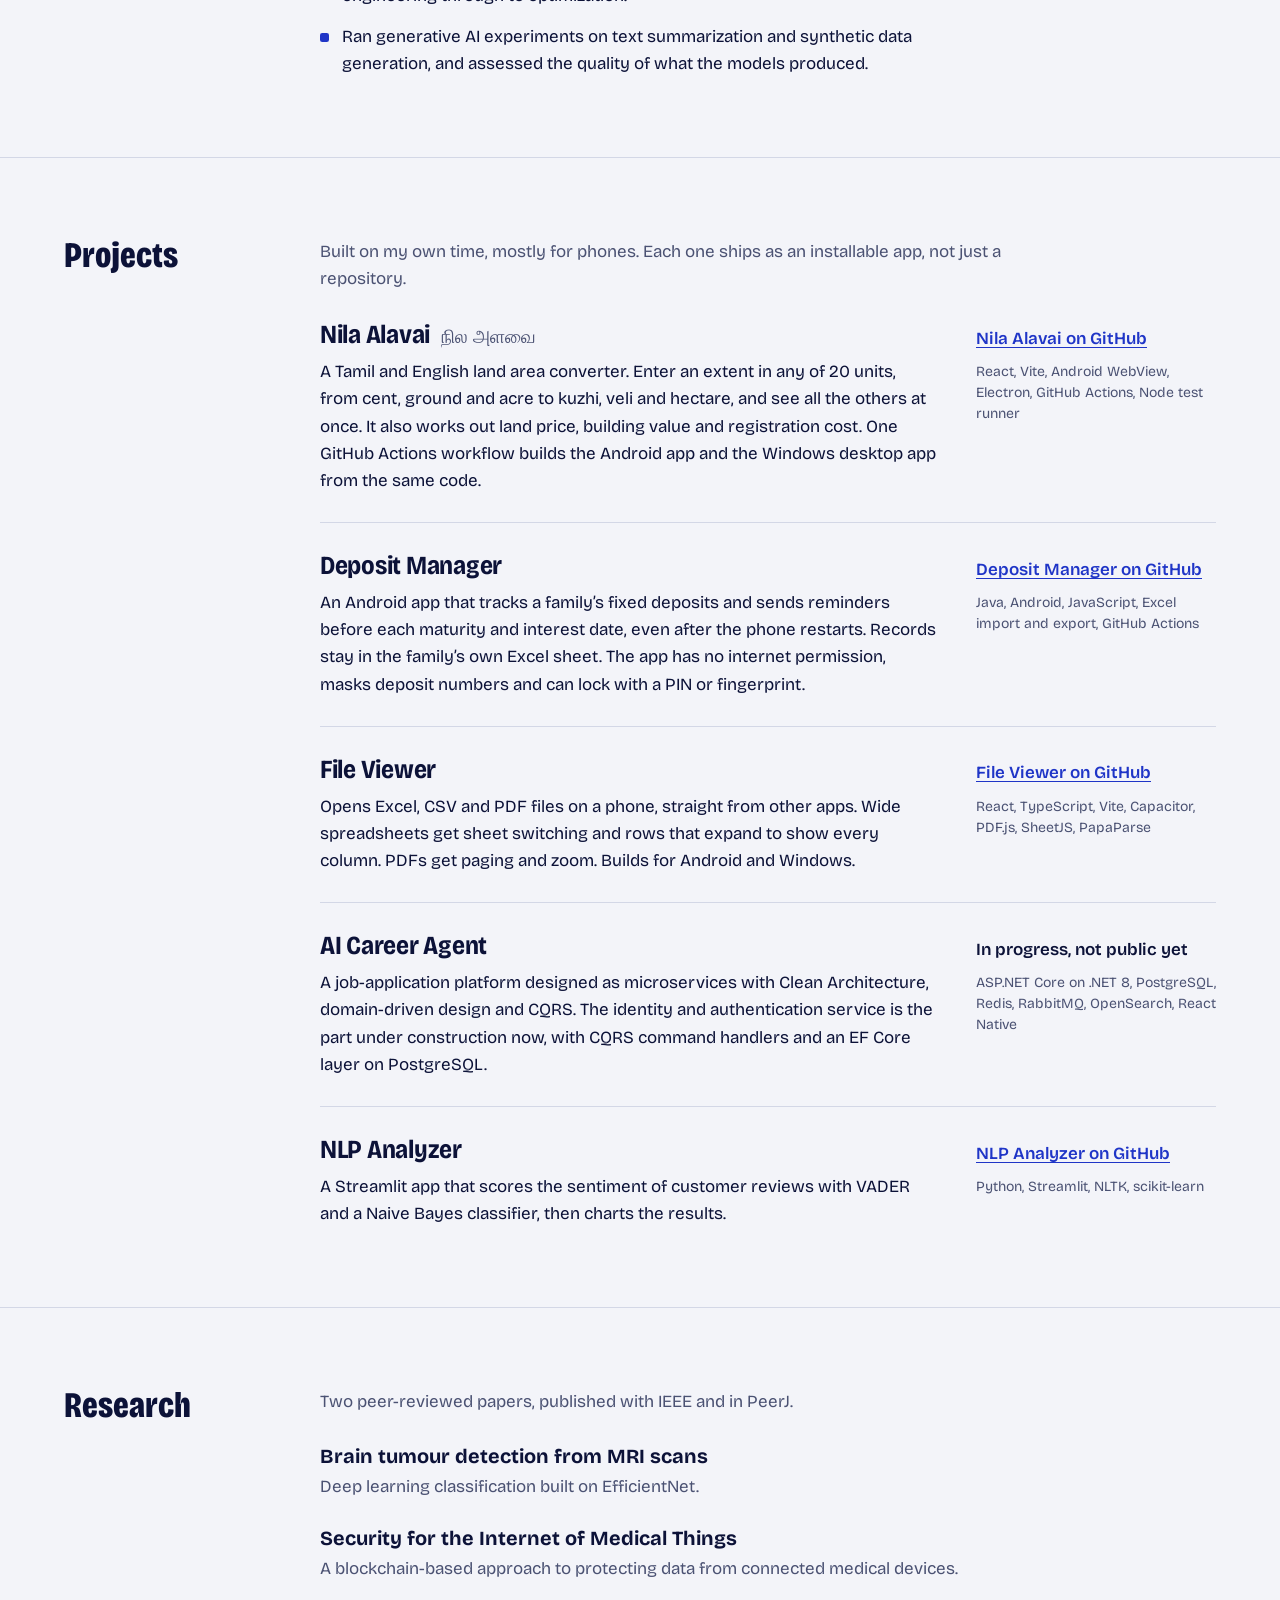
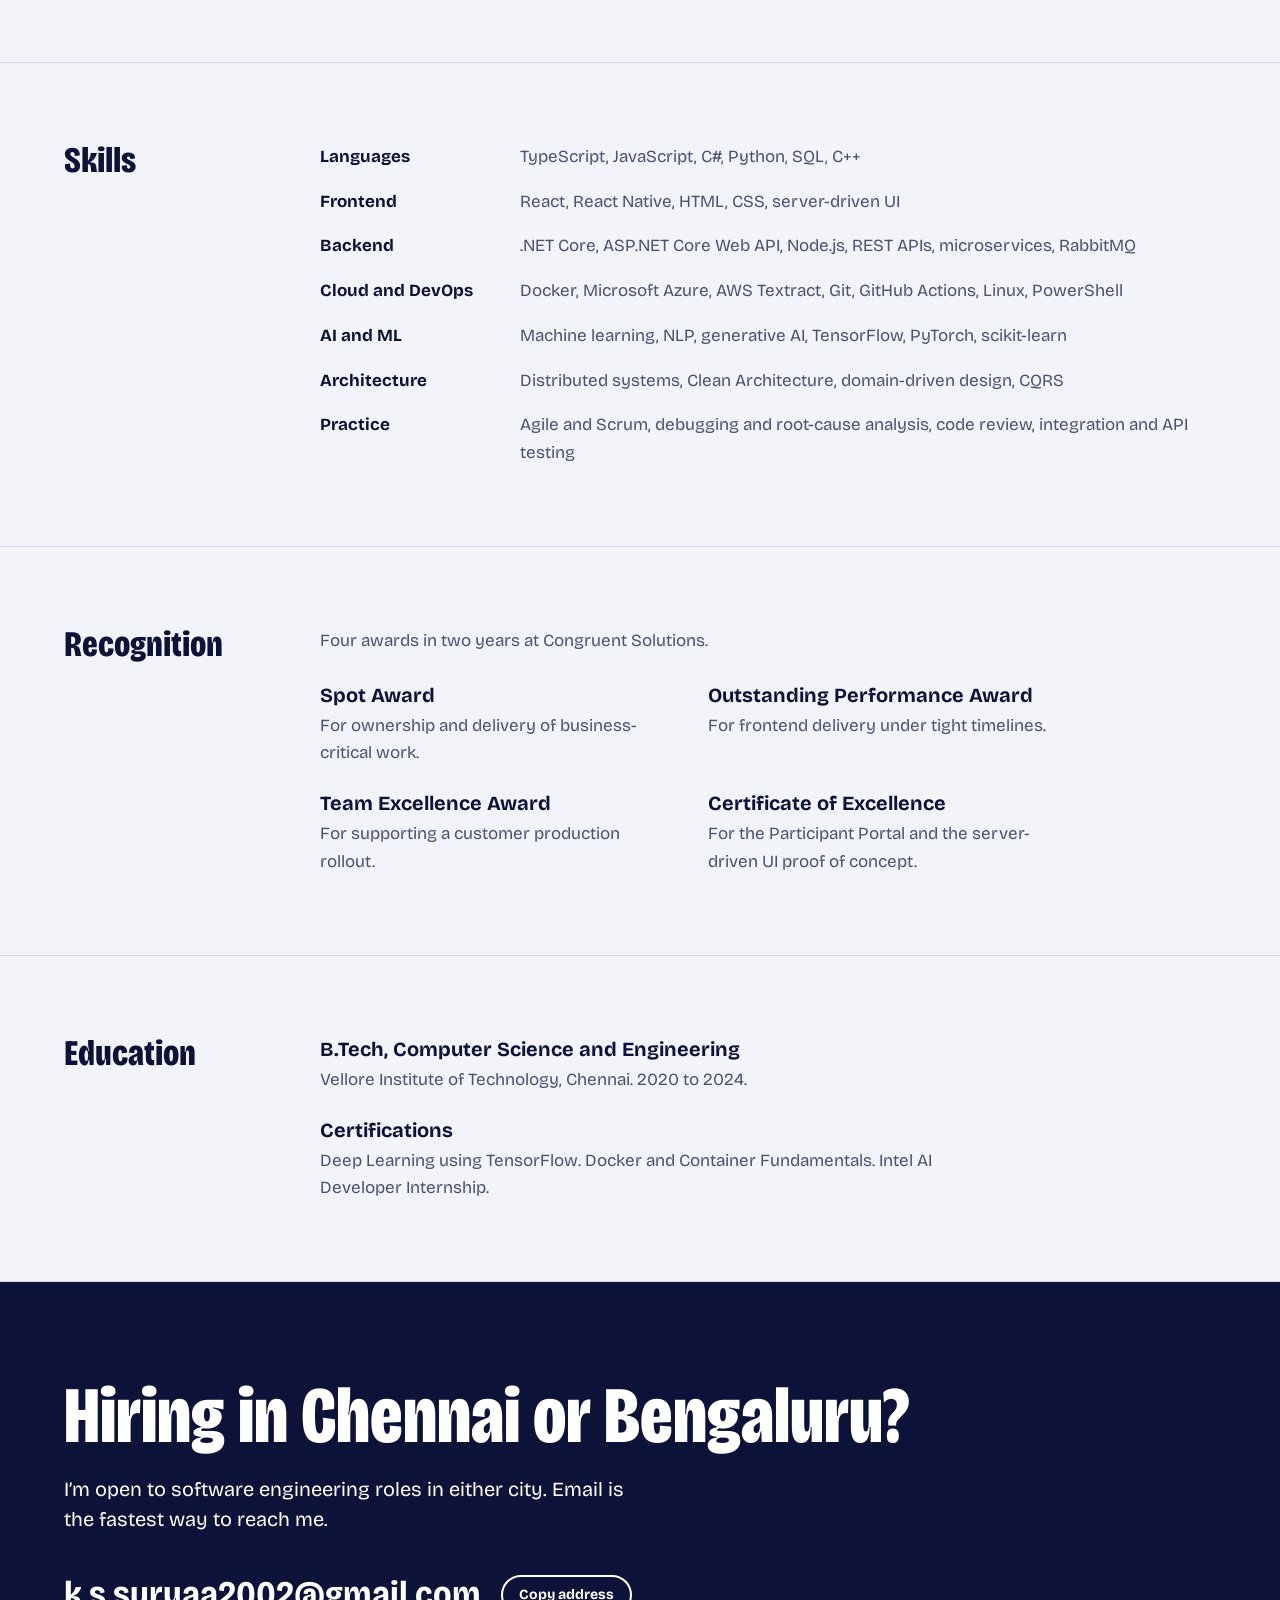
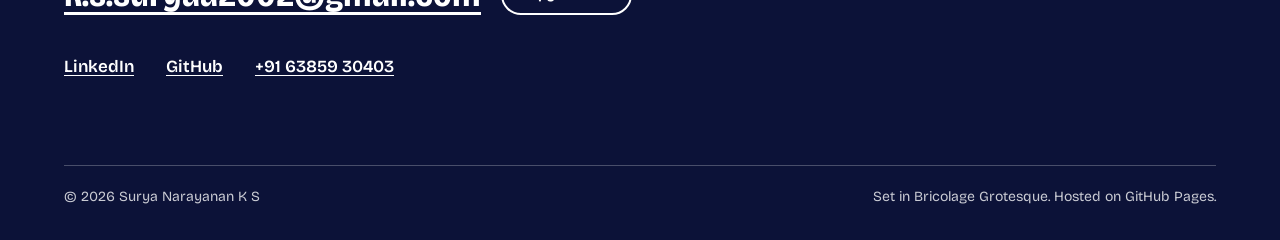
==== commit 22f35876: "Revert "Make the portfolio interactive" This reverts commit 121a590ded57a41b02be8e0de4671f17ee4b63a4" ====
--- a/index.html
+++ b/index.html
@@ -18,13 +18,6 @@
   <meta property="og:image:height" content="630">
   <meta name="twitter:card" content="summary_large_image">
 
-  <script>
-    /* Apply a saved colour theme before the first paint. */
-    try {
-      var savedTheme = localStorage.getItem("theme");
-      if (savedTheme === "light" || savedTheme === "dark") document.documentElement.setAttribute("data-theme", savedTheme);
-    } catch (error) {}
-  </script>
   <link rel="icon" href="assets/favicon.svg" type="image/svg+xml">
   <link rel="preload" href="assets/fonts/bricolage-grotesque-latin.woff2" as="font" type="font/woff2" crossorigin>
   <link rel="stylesheet" href="assets/site.css">
@@ -51,25 +44,6 @@
 <body>
   <a class="skip" href="#work">Skip to work</a>
 
-  <div class="dock" id="dock" hidden>
-    <div class="shell dock__inner">
-      <a class="dock__name" href="#top">Surya Narayanan K S</a>
-      <nav class="dock__nav" aria-label="Jump to a section">
-        <ul>
-          <li><a href="#explore">Explore</a></li>
-          <li><a href="#work">Work</a></li>
-          <li><a href="#projects">Projects</a></li>
-          <li><a href="#research">Research</a></li>
-          <li><a href="#skills">Skills</a></li>
-          <li><a href="#contact">Contact</a></li>
-        </ul>
-      </nav>
-      <button class="theme" type="button" data-theme-toggle hidden aria-label="Switch colour theme">
-        <svg viewBox="0 0 24 24" width="20" height="20" aria-hidden="true" focusable="false"><circle cx="12" cy="12" r="9" fill="none" stroke="currentColor" stroke-width="2"/><path d="M12 3a9 9 0 0 1 0 18z" fill="currentColor"/></svg>
-      </button>
-    </div>
-  </div>
-
   <header class="hero">
     <div class="shell">
       <div class="masthead">
@@ -82,9 +56,6 @@
             <li><a href="#contact">Contact</a></li>
           </ul>
         </nav>
-        <button class="theme" type="button" data-theme-toggle hidden aria-label="Switch colour theme">
-          <svg viewBox="0 0 24 24" width="20" height="20" aria-hidden="true" focusable="false"><circle cx="12" cy="12" r="9" fill="none" stroke="currentColor" stroke-width="2"/><path d="M12 3a9 9 0 0 1 0 18z" fill="currentColor"/></svg>
-        </button>
       </div>
 
       <div class="hero__body">
@@ -109,7 +80,7 @@
             <p class="board__status" id="board-status" role="status">All services healthy</p>
           </div>
 
-          <div class="board__grid" id="board-grid" aria-hidden="true" data-columns="7">
+          <div class="board__grid" id="board-grid" aria-hidden="true">
             <div class="tile" data-state="healthy"></div>
             <div class="tile" data-state="healthy"></div>
             <div class="tile" data-state="healthy"></div>
@@ -135,16 +106,11 @@
 
           <div class="board__foot">
             <ul class="board__legend">
-              <li><span class="swatch"></span>Stopped</li>
+              <li><span class="swatch"></span>Waiting</li>
               <li><span class="swatch swatch--starting"></span>Starting</li>
               <li><span class="swatch swatch--healthy"></span>Healthy</li>
             </ul>
-          </div>
-
-          <div class="board__controls" id="board-controls" hidden>
-            <button class="board__button" id="board-restart" type="button">Restart all</button>
-            <button class="board__button" id="board-stop" type="button">Stop all</button>
-            <p class="board__hint">Or press any service to stop or start it.</p>
+            <button class="board__replay" id="board-replay" type="button" hidden>Start again</button>
           </div>
 
           <figcaption class="board__note">A sketch of the environment I designed and rolled out at Congruent Solutions. More than 20 developers use it, and setup went from hours to under 15 minutes.</figcaption>
@@ -154,34 +120,10 @@
   </header>
 
   <main>
-    <section class="section section--explore" id="explore" aria-labelledby="explore-title" hidden>
-      <div class="shell section__grid">
-        <h2 class="section__title" id="explore-title">Explore</h2>
-        <div>
-          <p class="explore__ask" id="explore-ask">Pick a skill to see only the work and projects where I’ve used it.</p>
-          <div class="chips" id="skill-chips" role="group" aria-labelledby="explore-ask">
-            <button class="chip" type="button" data-skill="react" aria-pressed="false">React</button>
-            <button class="chip" type="button" data-skill="typescript" aria-pressed="false">TypeScript</button>
-            <button class="chip" type="button" data-skill="node" aria-pressed="false">Node.js</button>
-            <button class="chip" type="button" data-skill="dotnet" aria-pressed="false">C# and .NET</button>
-            <button class="chip" type="button" data-skill="python" aria-pressed="false">Python</button>
-            <button class="chip" type="button" data-skill="docker" aria-pressed="false">Docker</button>
-            <button class="chip" type="button" data-skill="rabbitmq" aria-pressed="false">RabbitMQ</button>
-            <button class="chip" type="button" data-skill="sql" aria-pressed="false">SQL</button>
-            <button class="chip" type="button" data-skill="ai" aria-pressed="false">AI and ML</button>
-            <button class="chip" type="button" data-skill="android" aria-pressed="false">Android</button>
-            <button class="chip" type="button" data-skill="cicd" aria-pressed="false">GitHub Actions</button>
-          </div>
-          <p class="explore__result" id="skill-result" role="status">Showing everything.</p>
-        </div>
-      </div>
-    </section>
-
     <section class="section" id="work" aria-labelledby="work-title">
       <div class="shell section__grid">
         <h2 class="section__title" id="work-title">Work</h2>
         <div>
-          <p class="section__empty" id="work-empty" hidden></p>
           <article class="role">
             <div class="role__head">
               <h3 class="role__org">Congruent Solutions</h3>
@@ -193,11 +135,11 @@
               <p>Chennai, India</p>
             </div>
             <ul class="role__points">
-              <li data-skills="react typescript node dotnet rabbitmq">Build full-stack features and REST APIs in React, TypeScript, Node.js, C# and ASP.NET Core across <strong>20+ microservices</strong> that talk to each other over RabbitMQ.</li>
-              <li data-skills="docker">Designed and rolled out a Docker-based local development environment, scripted in PowerShell, that <strong>20+ developers</strong> now use. Setup dropped from hours to <strong>under 15 minutes</strong>.</li>
-              <li data-skills="docker">Traced and resolved <strong>100+ production and API issues</strong> by reading logs and following failures across containers, networks and backend dependencies, then worked with QA on the root-cause fix.</li>
-              <li data-skills="react">Delivered frontend features for the Participant Portal and a server-driven UI proof of concept on tight deadlines.</li>
-              <li data-skills="sql">Automated data extraction in document-processing workflows with AWS Textract, and wrote the SQL queries and stored procedures behind several backend services.</li>
+              <li>Build full-stack features and REST APIs in React, TypeScript, Node.js, C# and ASP.NET Core across <strong>20+ microservices</strong> that talk to each other over RabbitMQ.</li>
+              <li>Designed and rolled out a Docker-based local development environment, scripted in PowerShell, that <strong>20+ developers</strong> now use. Setup dropped from hours to <strong>under 15 minutes</strong>.</li>
+              <li>Traced and resolved <strong>100+ production and API issues</strong> by reading logs and following failures across containers, networks and backend dependencies, then worked with QA on the root-cause fix.</li>
+              <li>Delivered frontend features for the Participant Portal and a server-driven UI proof of concept on tight deadlines.</li>
+              <li>Automated data extraction in document-processing workflows with AWS Textract, and wrote the SQL queries and stored procedures behind several backend services.</li>
             </ul>
           </article>
 
@@ -212,8 +154,8 @@
               <p>Remote</p>
             </div>
             <ul class="role__points">
-              <li data-skills="python ai">Trained and evaluated machine learning and NLP models in Python with TensorFlow, PyTorch and scikit-learn, from preprocessing and feature engineering through to optimization.</li>
-              <li data-skills="ai">Ran generative AI experiments on text summarization and synthetic data generation, and assessed the quality of what the models produced.</li>
+              <li>Trained and evaluated machine learning and NLP models in Python with TensorFlow, PyTorch and scikit-learn, from preprocessing and feature engineering through to optimization.</li>
+              <li>Ran generative AI experiments on text summarization and synthetic data generation, and assessed the quality of what the models produced.</li>
             </ul>
           </article>
         </div>
@@ -225,34 +167,11 @@
         <h2 class="section__title" id="projects-title">Projects</h2>
         <div>
           <p class="section__lede">Built on my own time, mostly for phones. Each one ships as an installable app, not just a repository.</p>
-          <p class="section__empty" id="projects-empty" hidden></p>
-
-          <article class="project" data-skills="react android cicd">
+
+          <article class="project">
             <div>
               <h3 class="project__name">Nila Alavai <span lang="ta">நில அளவை</span></h3>
               <p class="project__what">A Tamil and English land area converter. Enter an extent in any of 20 units, from cent, ground and acre to kuzhi, veli and hectare, and see all the others at once. It also works out land price, building value and registration cost. One GitHub Actions workflow builds the Android app and the Windows desktop app from the same code.</p>
-
-              <details class="demo" id="demo-land" hidden>
-                <summary>Try the converter here</summary>
-                <div class="demo__body">
-                  <div class="demo__fields">
-                    <label class="field">
-                      <span>Extent</span>
-                      <input id="land-value" type="text" inputmode="decimal" autocomplete="off" value="5">
-                    </label>
-                    <label class="field">
-                      <span>Unit</span>
-                      <select id="land-unit"></select>
-                    </label>
-                  </div>
-                  <p class="demo__error" id="land-error" role="alert" hidden>Enter an extent as a number, such as 5 or 2.5.</p>
-                  <table class="demo__table" aria-live="polite">
-                    <caption>The same land in other units</caption>
-                    <tbody id="land-rows"></tbody>
-                  </table>
-                  <p class="demo__note">Eight of the app’s 20 units, using the same definitions. Kuzhi is taken as 144 sq ft, the most common value today.</p>
-                </div>
-              </details>
             </div>
             <div class="project__meta">
               <a href="https://github.com/SN1502/nila-alavai" rel="noopener">Nila Alavai on GitHub</a>
@@ -260,42 +179,10 @@
             </div>
           </article>
 
-          <article class="project" data-skills="android cicd">
+          <article class="project">
             <div>
               <h3 class="project__name">Deposit Manager</h3>
               <p class="project__what">An Android app that tracks a family’s fixed deposits and sends reminders before each maturity and interest date, even after the phone restarts. Records stay in the family’s own Excel sheet. The app has no internet permission, masks deposit numbers and can lock with a PIN or fingerprint.</p>
-
-              <details class="demo" id="demo-deposit" hidden>
-                <summary>Try the maturity calculator here</summary>
-                <div class="demo__body">
-                  <div class="demo__fields demo__fields--four">
-                    <label class="field">
-                      <span>Deposit value, ₹</span>
-                      <input id="dep-value" type="text" inputmode="decimal" autocomplete="off" value="100000">
-                    </label>
-                    <label class="field">
-                      <span>Interest, % a year</span>
-                      <input id="dep-rate" type="text" inputmode="decimal" autocomplete="off" value="7.5">
-                    </label>
-                    <label class="field">
-                      <span>Number of days</span>
-                      <input id="dep-days" type="text" inputmode="numeric" autocomplete="off" value="365">
-                    </label>
-                    <label class="field">
-                      <span>Deposit date</span>
-                      <input id="dep-date" type="date">
-                    </label>
-                  </div>
-                  <p class="demo__error" id="dep-error" role="alert" hidden>Fill in a value, an interest rate and a number of days, all above zero, and a deposit date.</p>
-                  <dl class="demo__results" id="dep-results" aria-live="polite">
-                    <div><dt>Matures on</dt><dd id="dep-mature">–</dd></div>
-                    <div><dt>Counted as</dt><dd id="dep-months">–</dd></div>
-                    <div><dt>Interest earned</dt><dd id="dep-interest">–</dd></div>
-                    <div><dt>Status today</dt><dd id="dep-position">–</dd></div>
-                  </dl>
-                  <p class="demo__note">The same rules as the app: interest is value × rate × months ÷ 12, with days rounded to whole months the way the family’s sheet counts them. Nothing you type here is stored or sent anywhere.</p>
-                </div>
-              </details>
             </div>
             <div class="project__meta">
               <a href="https://github.com/SN1502/deposit-manager" rel="noopener">Deposit Manager on GitHub</a>
@@ -303,7 +190,7 @@
             </div>
           </article>
 
-          <article class="project" data-skills="react typescript android">
+          <article class="project">
             <div>
               <h3 class="project__name">File Viewer</h3>
               <p class="project__what">Opens Excel, CSV and PDF files on a phone, straight from other apps. Wide spreadsheets get sheet switching and rows that expand to show every column. PDFs get paging and zoom. Builds for Android and Windows.</p>
@@ -314,7 +201,7 @@
             </div>
           </article>
 
-          <article class="project" data-skills="dotnet rabbitmq sql">
+          <article class="project">
             <div>
               <h3 class="project__name">AI Career Agent</h3>
               <p class="project__what">A job-application platform designed as microservices with Clean Architecture, domain-driven design and CQRS. The identity and authentication service is the part under construction now, with CQRS command handlers and an EF Core layer on PostgreSQL.</p>
@@ -325,7 +212,7 @@
             </div>
           </article>
 
-          <article class="project" data-skills="python ai">
+          <article class="project">
             <div>
               <h3 class="project__name">NLP Analyzer</h3>
               <p class="project__what">A Streamlit app that scores the sentiment of customer reviews with VADER and a Naive Bayes classifier, then charts the results.</p>
@@ -462,11 +349,6 @@
     </div>
   </footer>
 
-  <div class="filterbar" id="filterbar" hidden>
-    <p id="filterbar-text">Showing everything</p>
-    <button type="button" id="filterbar-clear">Show everything</button>
-  </div>
-
   <script src="assets/site.js" defer></script>
 </body>
 </html>
--- a/assets/site.css
+++ b/assets/site.css
@@ -28,9 +28,6 @@
   --rule: #d3d7e6;
   --link: #1f35c7;
   --closing-ground: #0c1238;
-  --field: #fff;
-  --danger: #b3261e;
-  --dock-height: 3.25rem;
 
   /* type */
   --font: "Bricolage Grotesque", "Segoe UI", system-ui, -apple-system, "Helvetica Neue", Arial, sans-serif;
@@ -46,38 +43,15 @@
   --shell: 72rem;
 }
 
-/* Dark: follows the system unless the visitor picked a theme with the switch. */
 @media (prefers-color-scheme: dark) {
-  :root:not([data-theme="light"]) {
+  :root {
     --page: #090d29;
     --text: #e9ecfb;
     --text-soft: #a7afd2;
     --rule: #262f63;
     --link: #a8b7ff;
     --closing-ground: #121a4d;
-    --field: #121a4d;
-    --danger: #ffa198;
-  }
-}
-
-:root[data-theme="dark"] {
-  color-scheme: dark;
-  --page: #090d29;
-  --text: #e9ecfb;
-  --text-soft: #a7afd2;
-  --rule: #262f63;
-  --link: #a8b7ff;
-  --closing-ground: #121a4d;
-  --field: #121a4d;
-  --danger: #ffa198;
-}
-
-:root[data-theme="light"] {
-  color-scheme: light;
-}
-
-[hidden] {
-  display: none !important;
+  }
 }
 
 *,
@@ -90,7 +64,6 @@
   -webkit-text-size-adjust: 100%;
   text-size-adjust: 100%;
   scroll-behavior: smooth;
-  scroll-padding-top: calc(var(--dock-height) + 1rem);
 }
 
 body {
@@ -143,7 +116,6 @@
 /* On the two coloured grounds the link colour would disappear. */
 .hero :focus-visible,
 .closing :focus-visible,
-.dock :focus-visible,
 .skip:focus-visible {
   outline-color: var(--amber);
 }
@@ -157,7 +129,7 @@
   position: absolute;
   left: var(--gutter);
   top: -4rem;
-  z-index: 30;
+  z-index: 10;
   padding: 0.6rem 1rem;
   background: var(--amber);
   color: var(--night);
@@ -182,128 +154,15 @@
 }
 
 .masthead {
-  display: grid;
-  grid-template-columns: minmax(0, 1fr) auto;
-  grid-template-areas:
-    "name theme"
-    "nav nav";
-  align-items: center;
-  gap: 0.5rem 1.25rem;
+  display: flex;
+  flex-wrap: wrap;
+  align-items: baseline;
+  justify-content: space-between;
+  gap: 0.5rem 2rem;
   padding-bottom: clamp(2.5rem, 7vw, 5rem);
 }
 
 .masthead__name {
-  grid-area: name;
-}
-
-.masthead__nav {
-  grid-area: nav;
-}
-
-.masthead .theme {
-  grid-area: theme;
-}
-
-.theme {
-  display: inline-grid;
-  place-items: center;
-  width: 2.5rem;
-  height: 2.5rem;
-  padding: 0;
-  border: 2px solid rgb(255 255 255 / 0.55);
-  border-radius: 50%;
-  background: transparent;
-  color: #fff;
-  cursor: pointer;
-}
-
-.theme:hover {
-  border-color: #fff;
-  background: #fff;
-  color: var(--cobalt);
-}
-
-/* ------------------------------------------------------------------ dock */
-
-.dock {
-  position: fixed;
-  inset: 0 0 auto;
-  z-index: 20;
-  background: var(--cobalt);
-  color: #fff;
-  box-shadow: 0 1px 0 rgb(255 255 255 / 0.18);
-  transform: translateY(-100%);
-  visibility: hidden;
-  transition: transform 0.22s ease, visibility 0s linear 0.22s;
-}
-
-.dock[data-shown="true"] {
-  transform: none;
-  visibility: visible;
-  transition: transform 0.22s ease;
-}
-
-.dock a {
-  color: #fff;
-  text-decoration: none;
-}
-
-.dock__inner {
-  display: flex;
-  align-items: center;
-  gap: 1rem;
-  min-height: var(--dock-height);
-}
-
-.dock__name {
-  display: none;
-  font-weight: 700;
-  font-stretch: 87%;
-  white-space: nowrap;
-}
-
-.dock__nav {
-  flex: 1 1 auto;
-  min-width: 0;
-  overflow-x: auto;
-  scrollbar-width: none;
-}
-
-.dock__nav::-webkit-scrollbar {
-  display: none;
-}
-
-.dock__nav ul {
-  display: flex;
-  gap: 0.25rem;
-}
-
-.dock__nav a {
-  display: block;
-  padding: 0.3rem 0.8rem;
-  border-radius: 999px;
-  font-size: var(--step--1);
-  font-weight: 600;
-  white-space: nowrap;
-}
-
-.dock__nav a:hover {
-  background: rgb(255 255 255 / 0.16);
-}
-
-.dock__nav a[aria-current="true"] {
-  background: #fff;
-  color: var(--cobalt);
-}
-
-.dock .theme {
-  flex: none;
-  width: 2.25rem;
-  height: 2.25rem;
-}
-
-.masthead__name {
-  justify-self: start;
   font-size: var(--step-1);
   font-weight: 700;
   font-stretch: 87%;
@@ -440,29 +299,11 @@
 }
 
 .tile {
-  display: block;
-  width: 100%;
   aspect-ratio: 1;
-  padding: 0;
   border: 2px solid rgb(255 255 255 / 0.45);
   border-radius: 0.5rem;
   background: transparent;
-  color: inherit;
-  font: inherit;
   transition: background-color 0.15s ease, border-color 0.15s ease;
-}
-
-button.tile {
-  cursor: pointer;
-}
-
-button.tile:hover {
-  border-color: #fff;
-}
-
-button.tile[data-state="healthy"]:hover {
-  border-color: #fff;
-  background-color: #8af0c4;
 }
 
 .tile[data-state="starting"] {
@@ -534,15 +375,7 @@
   background: var(--mint);
 }
 
-.board__controls {
-  display: flex;
-  flex-wrap: wrap;
-  align-items: center;
-  gap: 0.5rem 0.6rem;
-  margin-top: 0.9rem;
-}
-
-.board__button {
+.board__replay {
   min-height: 2.25rem;
   padding: 0.3rem 0.9rem;
   border: 2px solid #fff;
@@ -555,16 +388,14 @@
   cursor: pointer;
 }
 
-.board__button:hover {
+.board__replay:hover {
   background: #fff;
   color: var(--cobalt-deep);
 }
 
-.board__hint {
-  flex: 1 1 100%;
-  font-size: var(--step--1);
-  line-height: 1.4;
-  color: rgb(255 255 255 / 0.85);
+.board__replay[disabled] {
+  opacity: 0.55;
+  cursor: default;
 }
 
 .board__note {
@@ -603,9 +434,7 @@
 
 /* work */
 
-/* Written with ~ and :not([hidden]) so the rule between two entries
-   is still right when the skill filter hides some of them. */
-.role:not([hidden]) ~ .role:not([hidden]) {
+.role + .role {
   margin-top: 2.5rem;
   padding-top: 2.5rem;
   border-top: 1px solid var(--rule);
@@ -674,12 +503,17 @@
 .project {
   display: grid;
   gap: 0.75rem 2.5rem;
-}
-
-.project:not([hidden]) ~ .project:not([hidden]) {
-  margin-top: 1.75rem;
-  padding-top: 1.75rem;
+  padding-block: 1.75rem;
   border-top: 1px solid var(--rule);
+}
+
+.project:first-of-type {
+  padding-top: 0;
+  border-top: 0;
+}
+
+.project:last-of-type {
+  padding-bottom: 0;
 }
 
 .project__name {
@@ -761,272 +595,6 @@
 
 .skills dd {
   color: var(--text-soft);
-}
-
-/* --------------------------------------------------------------- explore */
-
-.section--explore {
-  padding-block: clamp(2rem, 5vw, 3.25rem);
-}
-
-.explore__ask {
-  max-width: var(--measure);
-  font-size: var(--step-1);
-  line-height: 1.4;
-}
-
-.chips {
-  display: flex;
-  flex-wrap: wrap;
-  gap: 0.5rem;
-  margin-top: 1.1rem;
-}
-
-.chip {
-  min-height: 2.5rem;
-  padding: 0.35rem 1rem;
-  border: 2px solid var(--text);
-  border-radius: 999px;
-  background: transparent;
-  color: var(--text);
-  font: inherit;
-  font-weight: 600;
-  cursor: pointer;
-}
-
-.chip:hover {
-  border-color: var(--link);
-  color: var(--link);
-}
-
-.chip[aria-pressed="true"] {
-  border-color: var(--link);
-  background: var(--link);
-  color: var(--page);
-}
-
-.explore__result {
-  margin-top: 1rem;
-  color: var(--text-soft);
-}
-
-.section__empty {
-  max-width: var(--measure);
-  padding: 0.9rem 1.1rem;
-  border-left: 4px solid var(--link);
-  background: color-mix(in srgb, var(--link) 9%, transparent);
-  font-weight: 500;
-}
-
-.section__lede + .section__empty {
-  margin-top: -0.5rem;
-}
-
-.filterbar {
-  position: fixed;
-  left: 50%;
-  bottom: max(1rem, env(safe-area-inset-bottom));
-  z-index: 20;
-  display: flex;
-  align-items: center;
-  gap: 0.75rem;
-  max-width: calc(100% - 2rem);
-  padding: 0.4rem 0.45rem 0.4rem 1.1rem;
-  border-radius: 999px;
-  background: var(--amber);
-  color: var(--night);
-  font-size: var(--step--1);
-  font-weight: 700;
-  box-shadow: 0 0.5rem 1.5rem rgb(12 18 56 / 0.28);
-  transform: translateX(-50%);
-  white-space: nowrap;
-}
-
-.filterbar button {
-  min-height: 2.25rem;
-  padding: 0.25rem 0.9rem;
-  border: 0;
-  border-radius: 999px;
-  background: var(--night);
-  color: #fff;
-  font: inherit;
-  font-weight: 700;
-  cursor: pointer;
-}
-
-.filterbar button:hover {
-  background: var(--cobalt);
-}
-
-.filterbar :focus-visible {
-  outline-color: var(--night);
-}
-
-/* ----------------------------------------------------------------- demos */
-
-.demo {
-  max-width: var(--measure);
-  margin-top: 1rem;
-}
-
-.demo summary {
-  display: inline-flex;
-  align-items: center;
-  gap: 0.5rem;
-  min-height: 2.5rem;
-  padding: 0.35rem 1rem;
-  border: 2px solid var(--link);
-  border-radius: 999px;
-  color: var(--link);
-  font-weight: 700;
-  cursor: pointer;
-  list-style: none;
-}
-
-.demo summary::-webkit-details-marker {
-  display: none;
-}
-
-.demo summary::before {
-  content: "";
-  width: 0.5rem;
-  height: 0.5rem;
-  border-right: 2.5px solid currentColor;
-  border-bottom: 2.5px solid currentColor;
-  transform: translateY(-0.12rem) rotate(45deg);
-}
-
-.demo[open] summary::before {
-  transform: translateY(0.12rem) rotate(-135deg);
-}
-
-.demo summary:hover,
-.demo[open] summary {
-  background: var(--link);
-  color: var(--page);
-}
-
-.demo__body {
-  margin-top: 1rem;
-  padding: clamp(1rem, 3vw, 1.5rem);
-  border: 2px solid var(--rule);
-  border-radius: 1rem;
-  background: var(--field);
-}
-
-.demo__fields {
-  display: grid;
-  grid-template-columns: repeat(2, minmax(0, 1fr));
-  gap: 0.9rem;
-}
-
-.field {
-  display: grid;
-  gap: 0.3rem;
-  min-width: 0;
-  font-size: var(--step--1);
-  font-weight: 600;
-}
-
-.field input,
-.field select {
-  box-sizing: border-box;
-  width: 100%;
-  min-width: 0;
-  max-width: 100%;
-  min-height: 2.75rem;
-  padding: 0.4rem 0.7rem;
-  border: 2px solid var(--text-soft);
-  border-radius: 0.6rem;
-  background: var(--page);
-  color: var(--text);
-  font: inherit;
-  font-size: var(--step-0);
-  font-weight: 500;
-  font-variant-numeric: tabular-nums;
-}
-
-.field input:focus-visible,
-.field select:focus-visible {
-  border-color: var(--link);
-  outline-offset: 1px;
-}
-
-.field input[aria-invalid="true"] {
-  border-color: var(--danger);
-}
-
-.demo__error {
-  margin-top: 0.75rem;
-  color: var(--danger);
-  font-size: var(--step--1);
-  font-weight: 600;
-}
-
-.demo__table {
-  width: 100%;
-  margin-top: 1.1rem;
-  border-collapse: collapse;
-  font-variant-numeric: tabular-nums;
-}
-
-.demo__table caption {
-  padding-bottom: 0.4rem;
-  color: var(--text-soft);
-  font-size: var(--step--1);
-  font-weight: 600;
-  text-align: left;
-}
-
-.demo__table th,
-.demo__table td {
-  padding: 0.5rem 0;
-  border-top: 1px solid var(--rule);
-  vertical-align: baseline;
-}
-
-.demo__table th {
-  font-weight: 500;
-  text-align: left;
-}
-
-.demo__table th [lang="ta"] {
-  color: var(--text-soft);
-  font-size: var(--step--1);
-}
-
-.demo__table td {
-  padding-left: 1rem;
-  font-weight: 700;
-  text-align: right;
-}
-
-.demo__results {
-  display: grid;
-  grid-template-columns: repeat(2, minmax(0, 1fr));
-  gap: 0.9rem 1.5rem;
-  margin-top: 1.1rem;
-  padding-top: 1.1rem;
-  border-top: 1px solid var(--rule);
-}
-
-.demo__results dt {
-  color: var(--text-soft);
-  font-size: var(--step--1);
-  font-weight: 600;
-}
-
-.demo__results dd {
-  font-size: var(--step-1);
-  font-weight: 700;
-  font-variant-numeric: tabular-nums;
-}
-
-.demo__note {
-  margin-top: 1rem;
-  color: var(--text-soft);
-  font-size: var(--step--1);
-  line-height: 1.5;
 }
 
 /* --------------------------------------------------------------- closing */
@@ -1117,28 +685,6 @@
 /* ---------------------------------------------------------------- wider */
 
 @media (min-width: 48rem) {
-  .masthead {
-    grid-template-columns: minmax(0, 1fr) auto auto;
-    grid-template-areas: "name nav theme";
-    gap: 0.5rem 1.75rem;
-  }
-
-  .dock__name {
-    display: block;
-  }
-
-  .dock__nav ul {
-    justify-content: flex-end;
-  }
-
-  .demo__fields--four {
-    grid-template-columns: minmax(0, 1fr) minmax(0, 1fr) minmax(0, 1fr) minmax(0, 1.45fr);
-  }
-
-  .demo__results {
-    grid-template-columns: repeat(4, minmax(0, 1fr));
-  }
-
   .role {
     grid-template-columns: minmax(0, 1fr) minmax(11rem, 15rem);
     grid-template-areas:
@@ -1191,7 +737,7 @@
 
   .section__title {
     position: sticky;
-    top: calc(var(--dock-height) + 1.25rem);
+    top: 1.5rem;
     align-self: start;
   }
 }
@@ -1203,9 +749,7 @@
     scroll-behavior: auto;
   }
 
-  .tile,
-  .dock,
-  .dock[data-shown="true"] {
+  .tile {
     transition: none;
   }
 
@@ -1243,13 +787,8 @@
   .board,
   .hero__actions,
   .copy,
-  .skip,
-  .dock,
-  .theme,
-  .filterbar,
-  .section--explore,
-  .demo {
-    display: none !important;
+  .skip {
+    display: none;
   }
 
   .masthead {
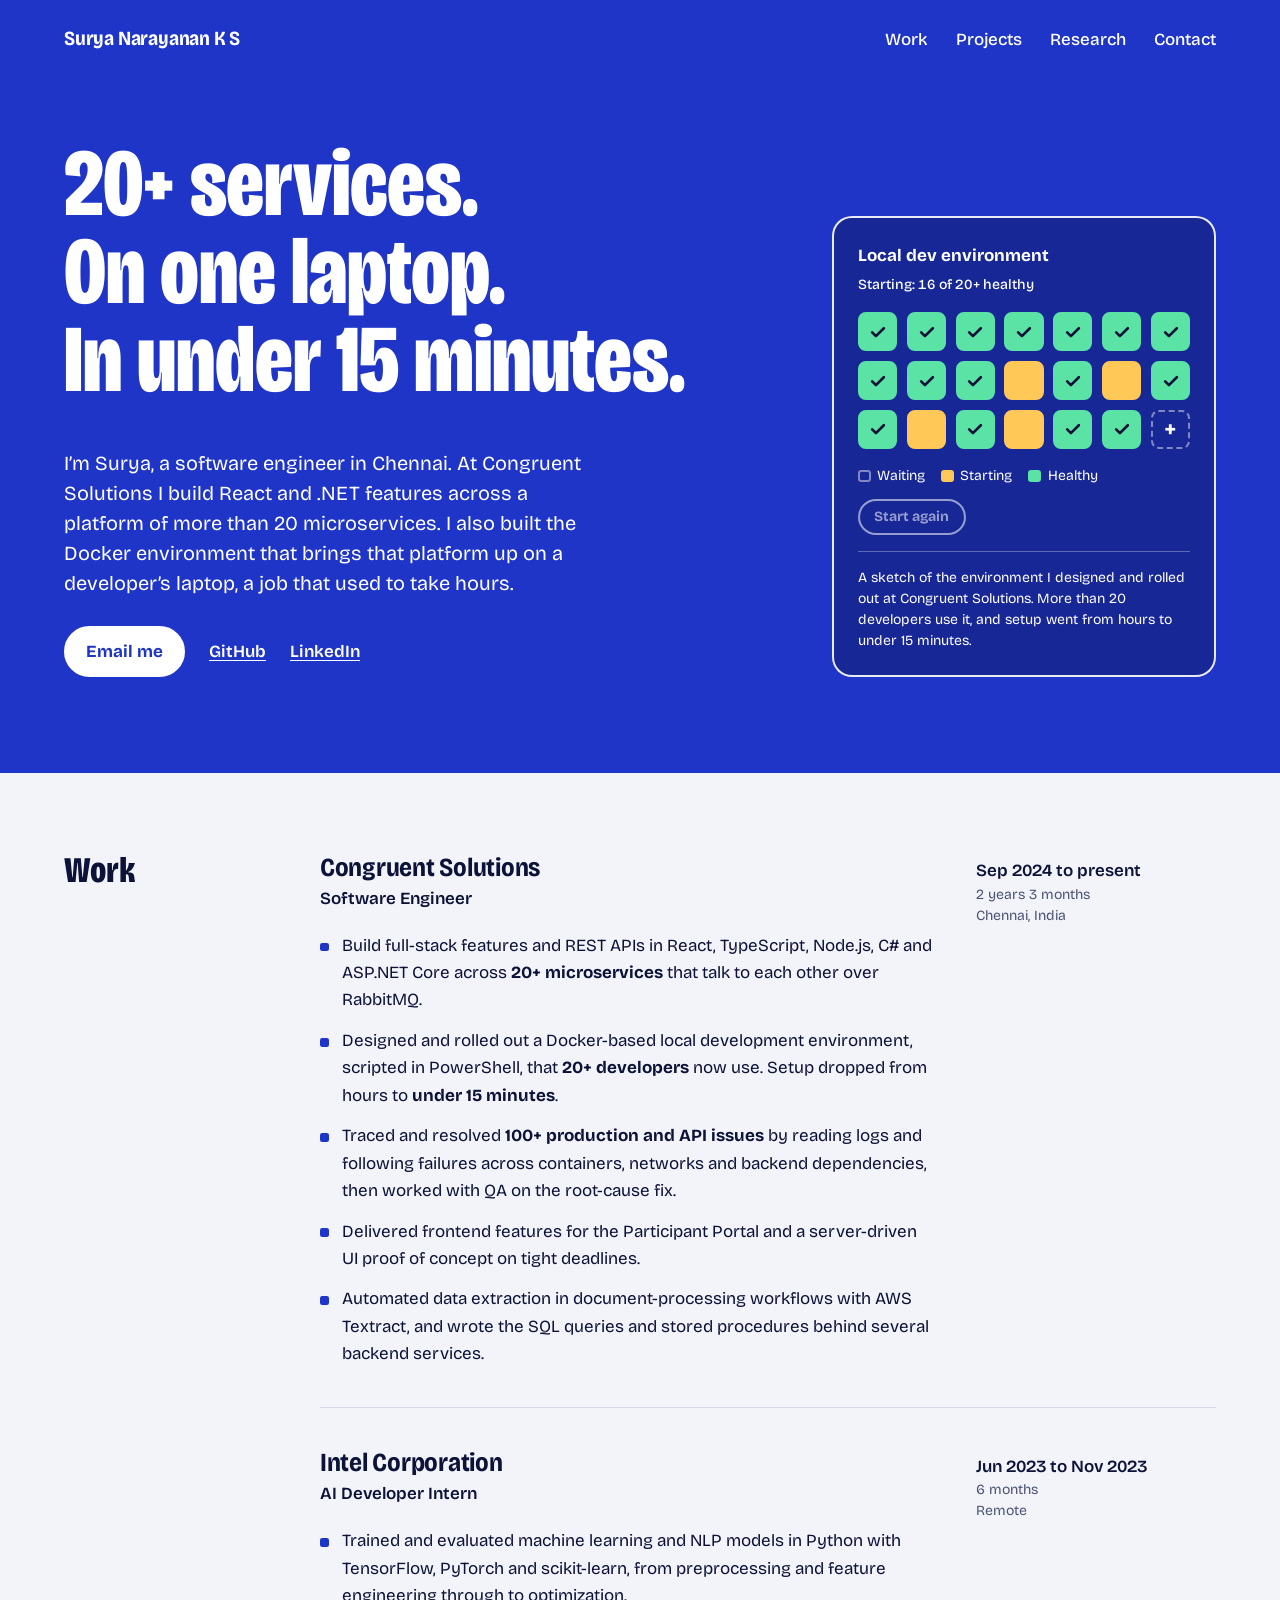
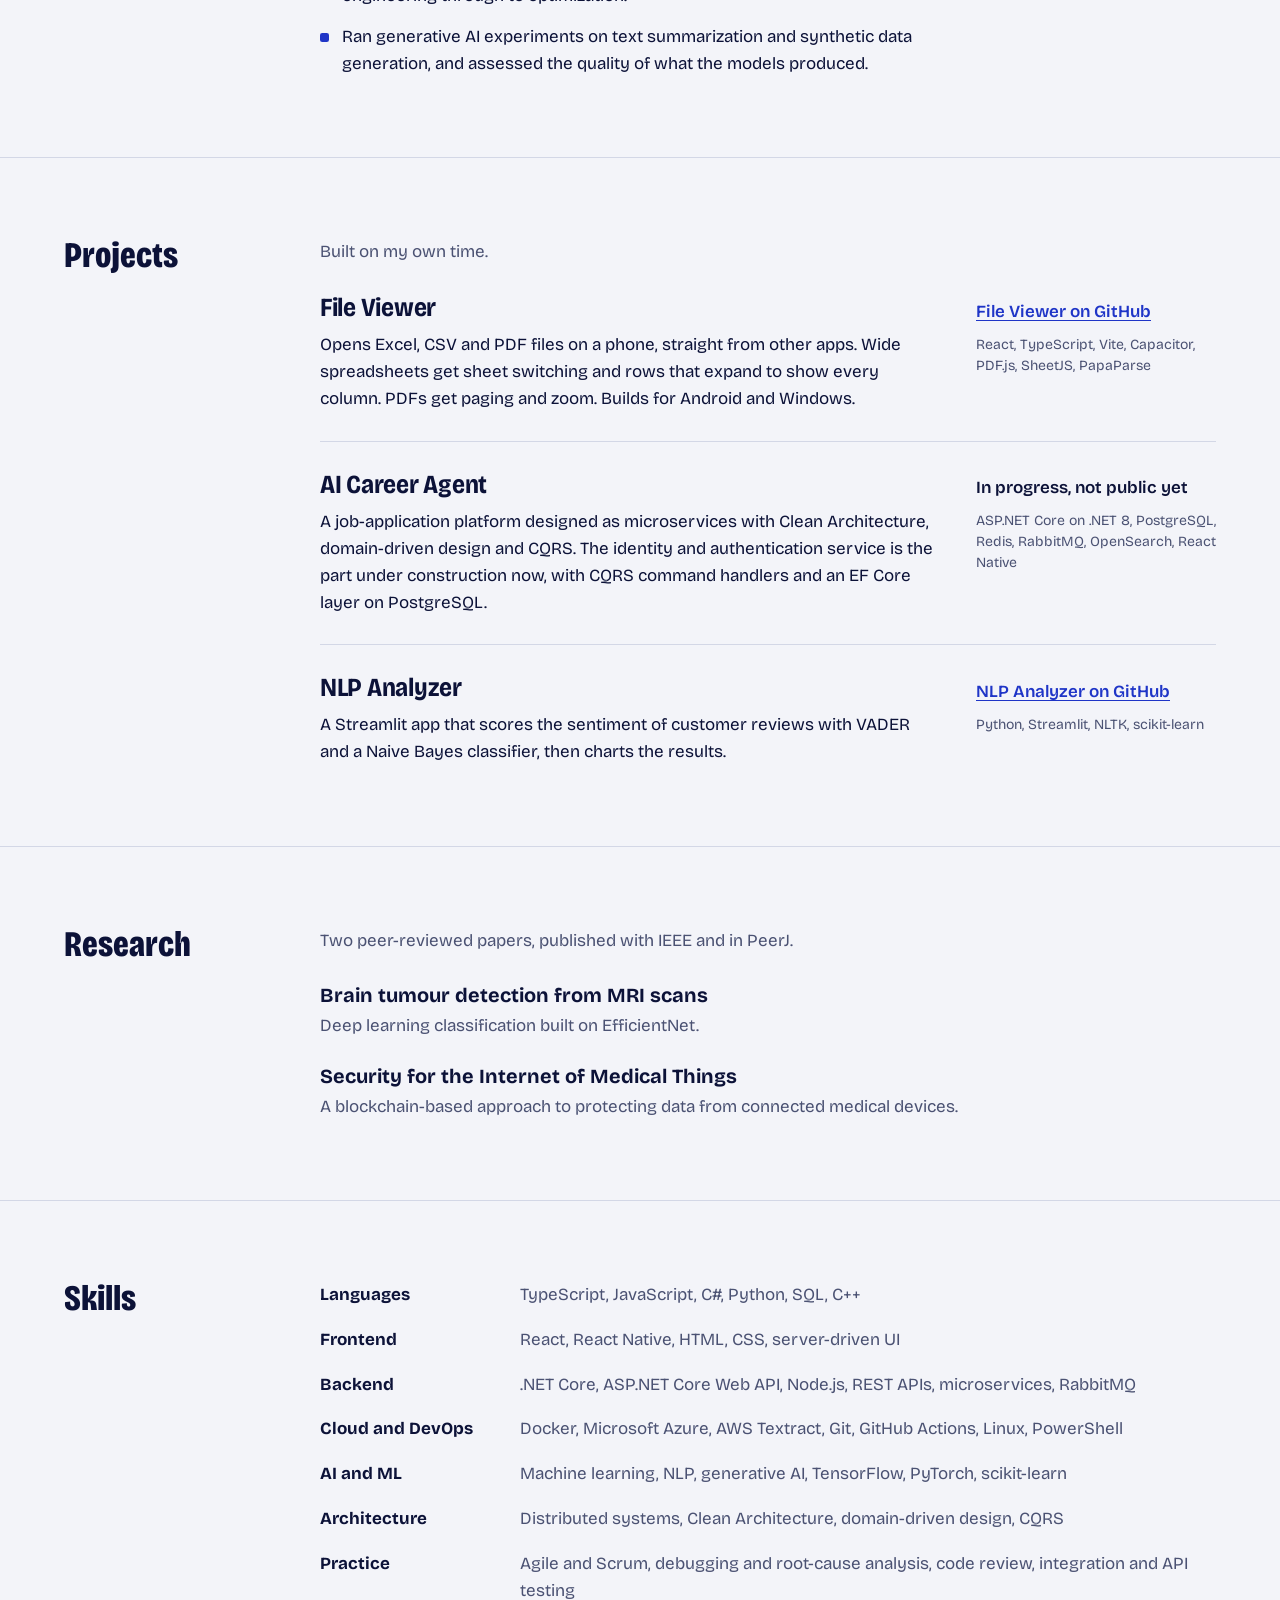
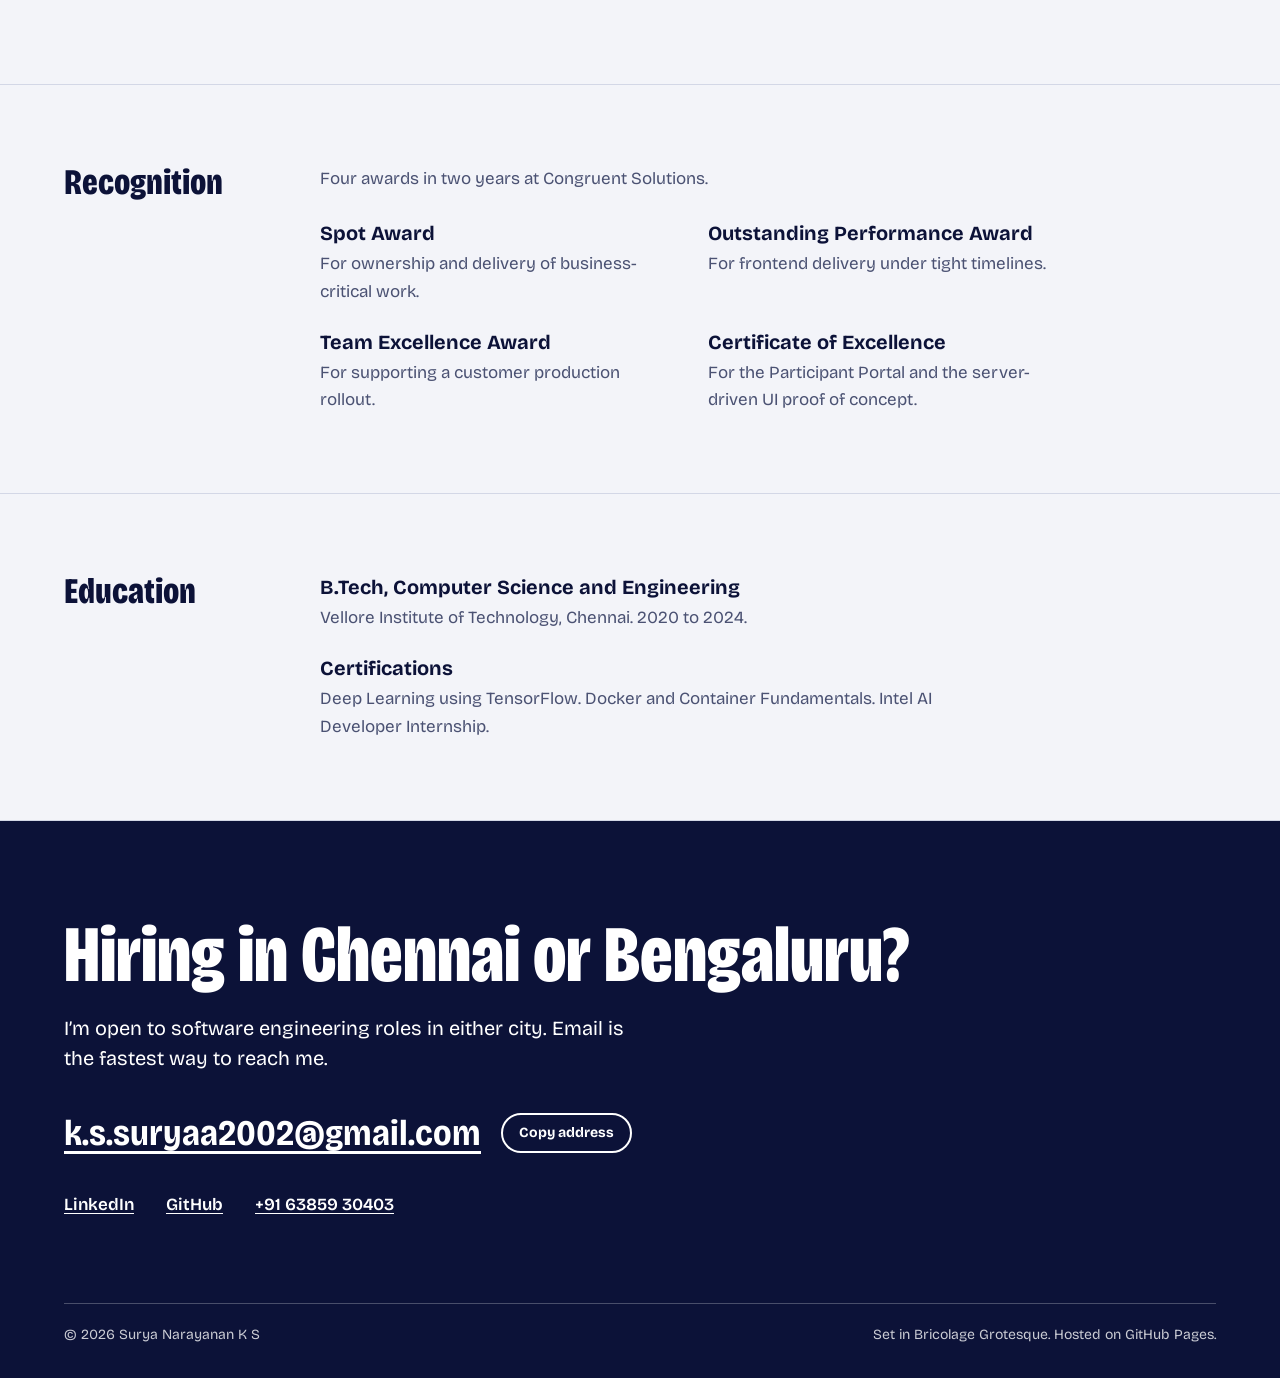
==== commit f9d45d68: "Remove Nila Alavai and Deposit Manager from the projects list At the owner's request. The projects s" ====
--- a/index.html
+++ b/index.html
@@ -166,29 +166,7 @@
       <div class="shell section__grid">
         <h2 class="section__title" id="projects-title">Projects</h2>
         <div>
-          <p class="section__lede">Built on my own time, mostly for phones. Each one ships as an installable app, not just a repository.</p>
-
-          <article class="project">
-            <div>
-              <h3 class="project__name">Nila Alavai <span lang="ta">நில அளவை</span></h3>
-              <p class="project__what">A Tamil and English land area converter. Enter an extent in any of 20 units, from cent, ground and acre to kuzhi, veli and hectare, and see all the others at once. It also works out land price, building value and registration cost. One GitHub Actions workflow builds the Android app and the Windows desktop app from the same code.</p>
-            </div>
-            <div class="project__meta">
-              <a href="https://github.com/SN1502/nila-alavai" rel="noopener">Nila Alavai on GitHub</a>
-              <p>React, Vite, Android WebView, Electron, GitHub Actions, Node test runner</p>
-            </div>
-          </article>
-
-          <article class="project">
-            <div>
-              <h3 class="project__name">Deposit Manager</h3>
-              <p class="project__what">An Android app that tracks a family’s fixed deposits and sends reminders before each maturity and interest date, even after the phone restarts. Records stay in the family’s own Excel sheet. The app has no internet permission, masks deposit numbers and can lock with a PIN or fingerprint.</p>
-            </div>
-            <div class="project__meta">
-              <a href="https://github.com/SN1502/deposit-manager" rel="noopener">Deposit Manager on GitHub</a>
-              <p>Java, Android, JavaScript, Excel import and export, GitHub Actions</p>
-            </div>
-          </article>
+          <p class="section__lede">Built on my own time.</p>
 
           <article class="project">
             <div>
--- a/assets/site.css
+++ b/assets/site.css
@@ -524,15 +524,6 @@
   letter-spacing: -0.01em;
 }
 
-.project__name [lang="ta"] {
-  margin-left: 0.4rem;
-  color: var(--text-soft);
-  font-size: 0.72em;
-  font-weight: 500;
-  font-stretch: 100%;
-  letter-spacing: 0;
-}
-
 .project__what {
   max-width: var(--measure);
   margin-top: 0.5rem;
